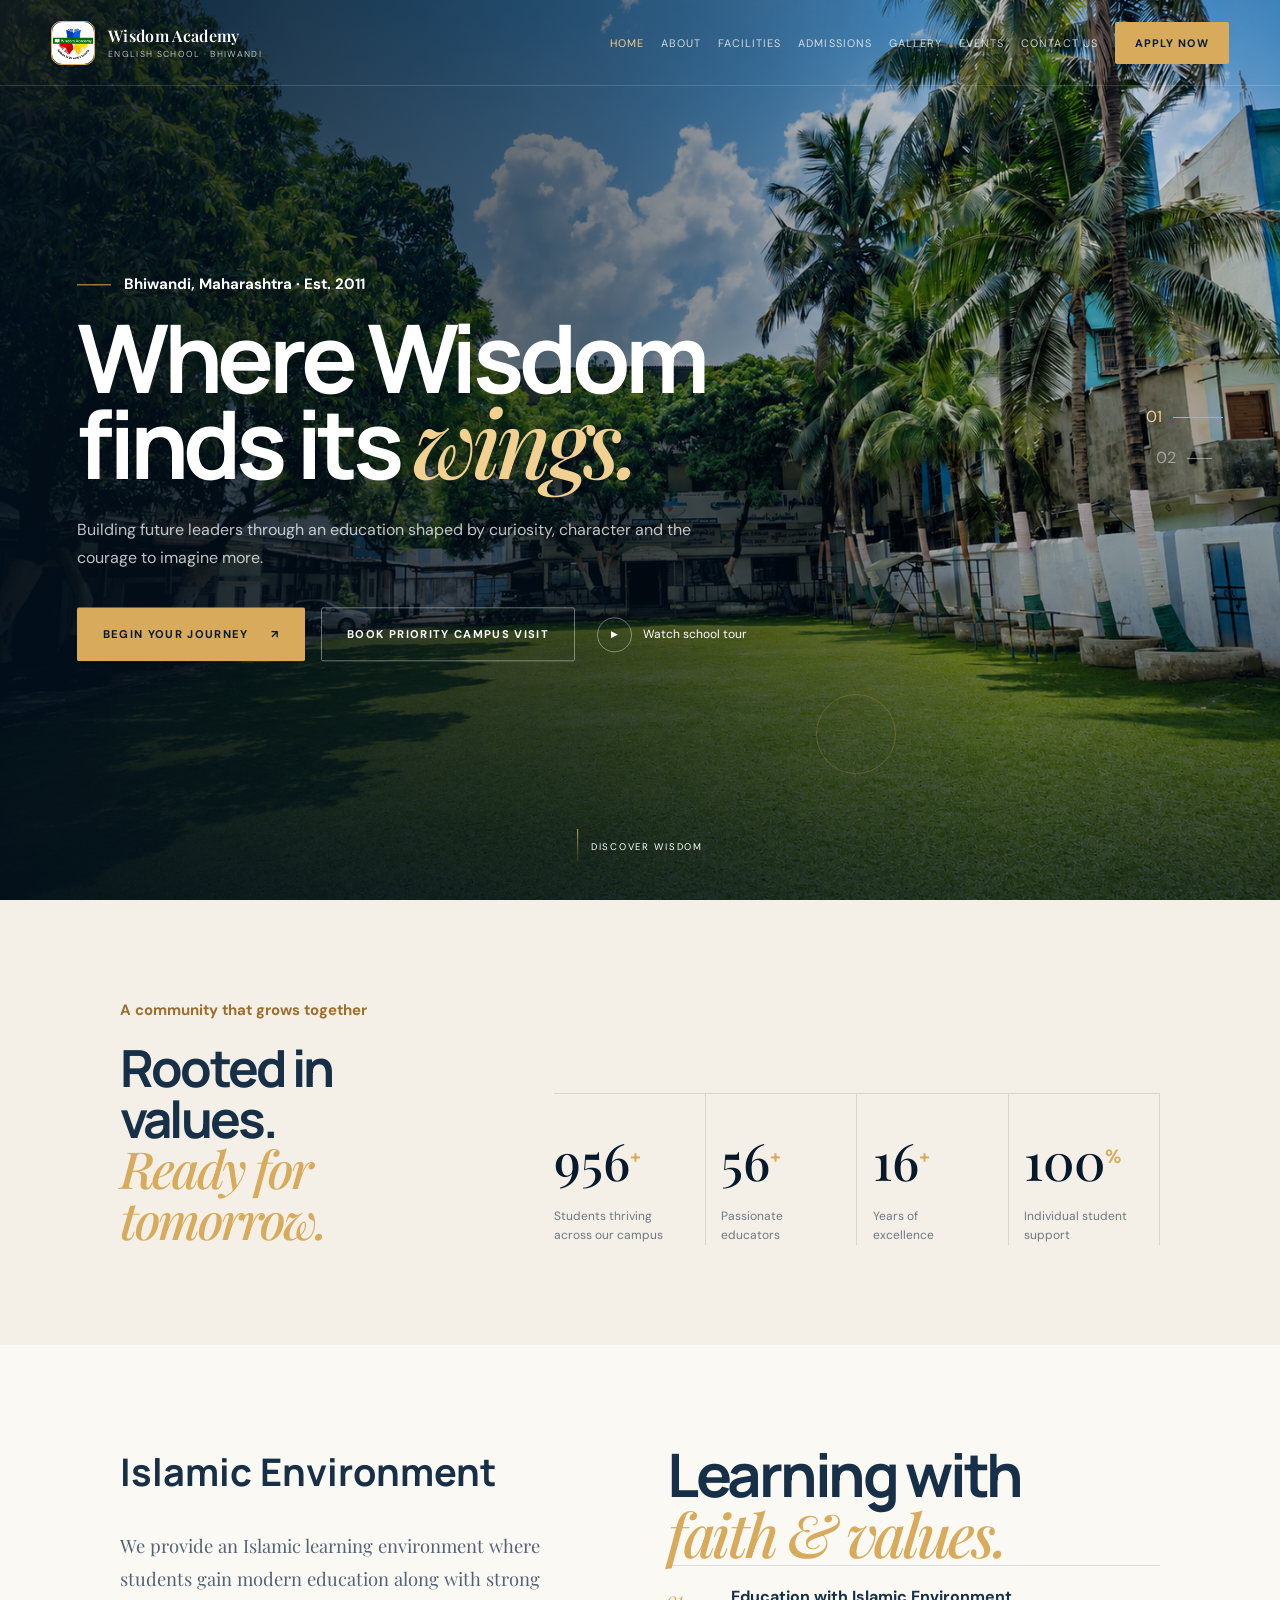
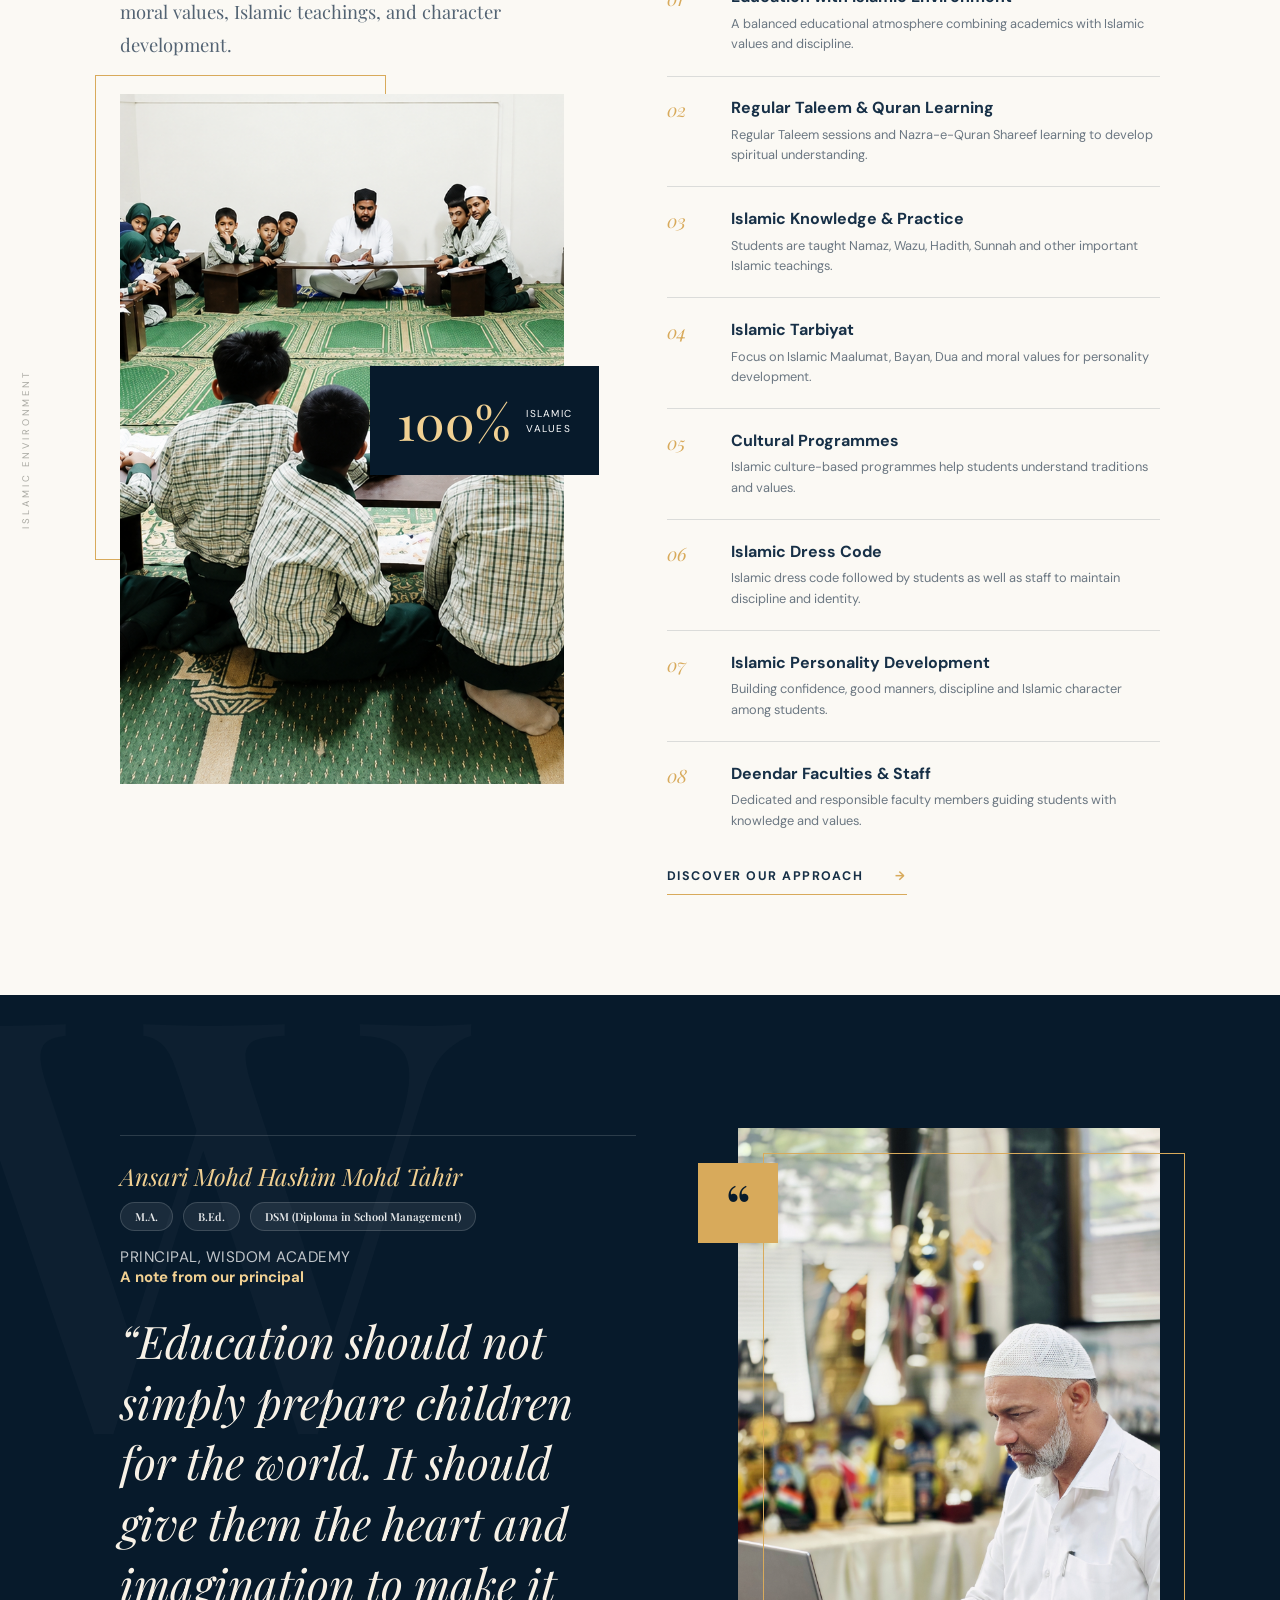
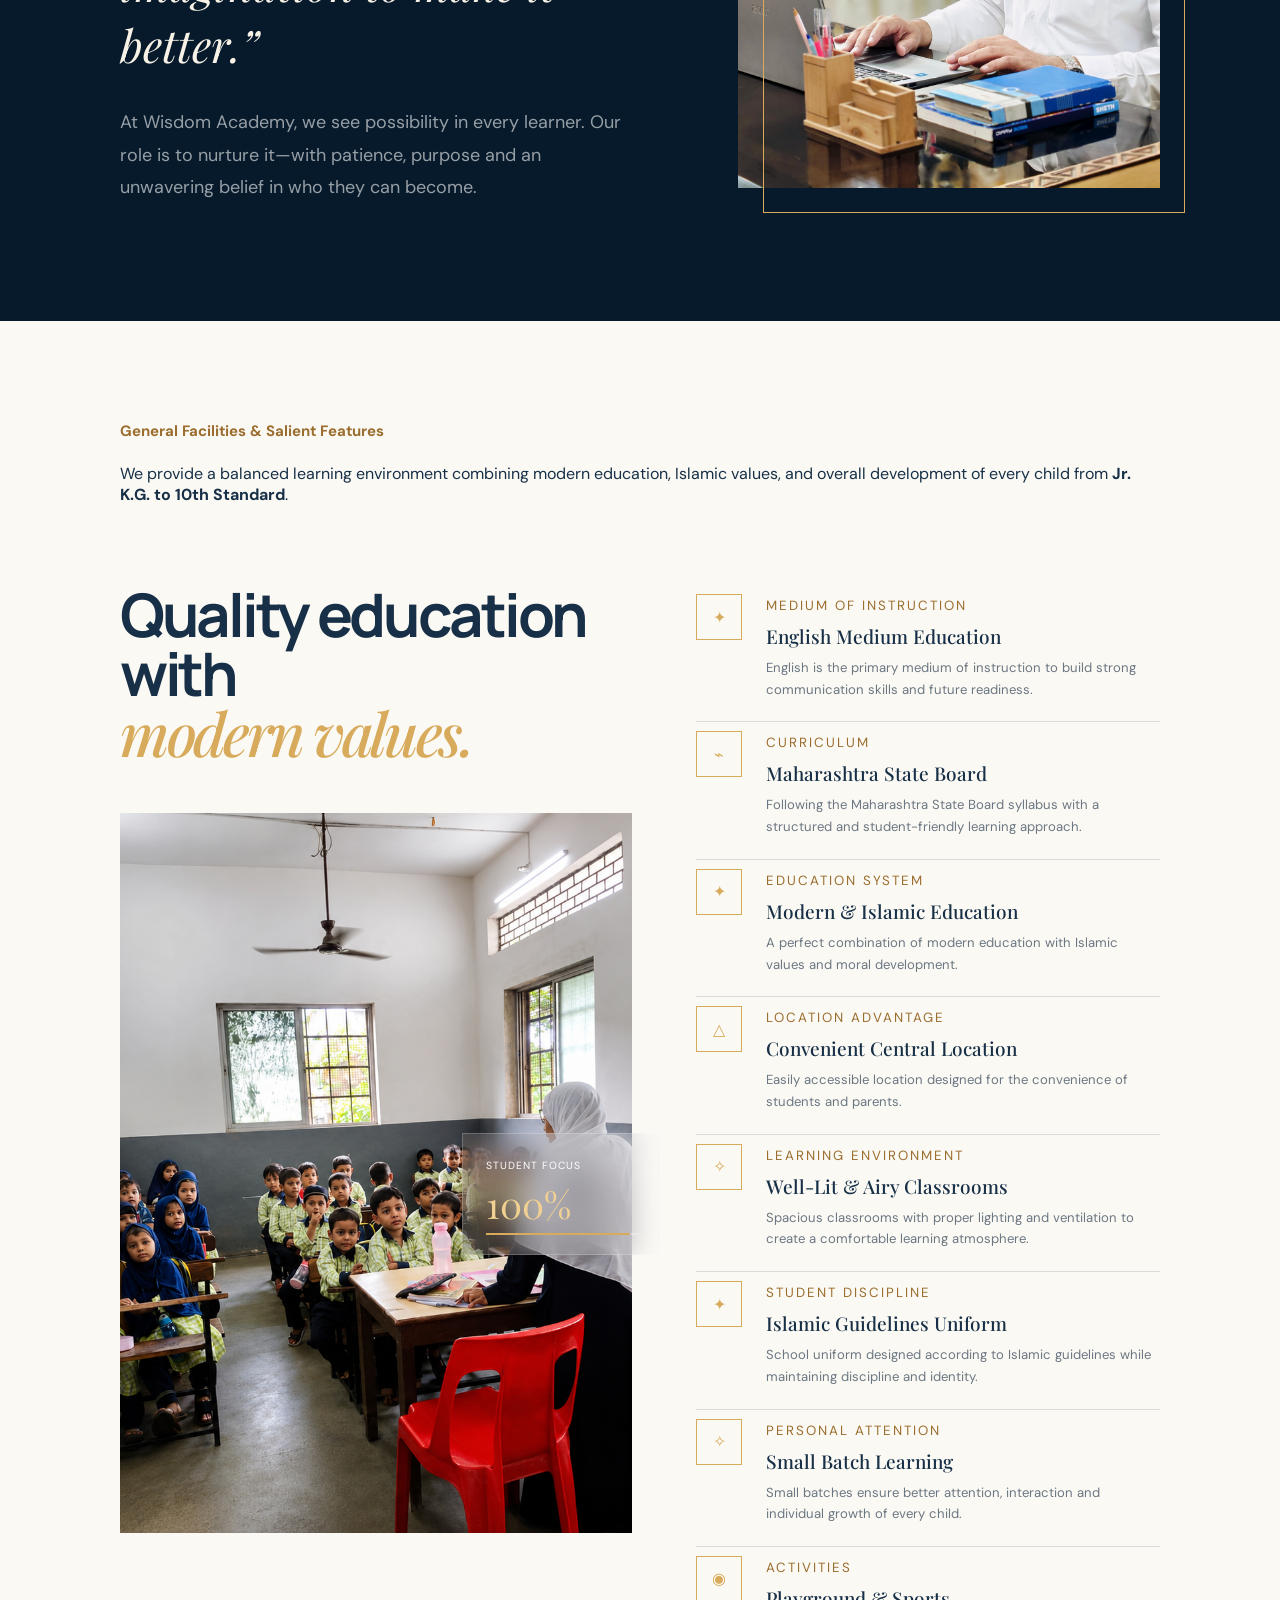
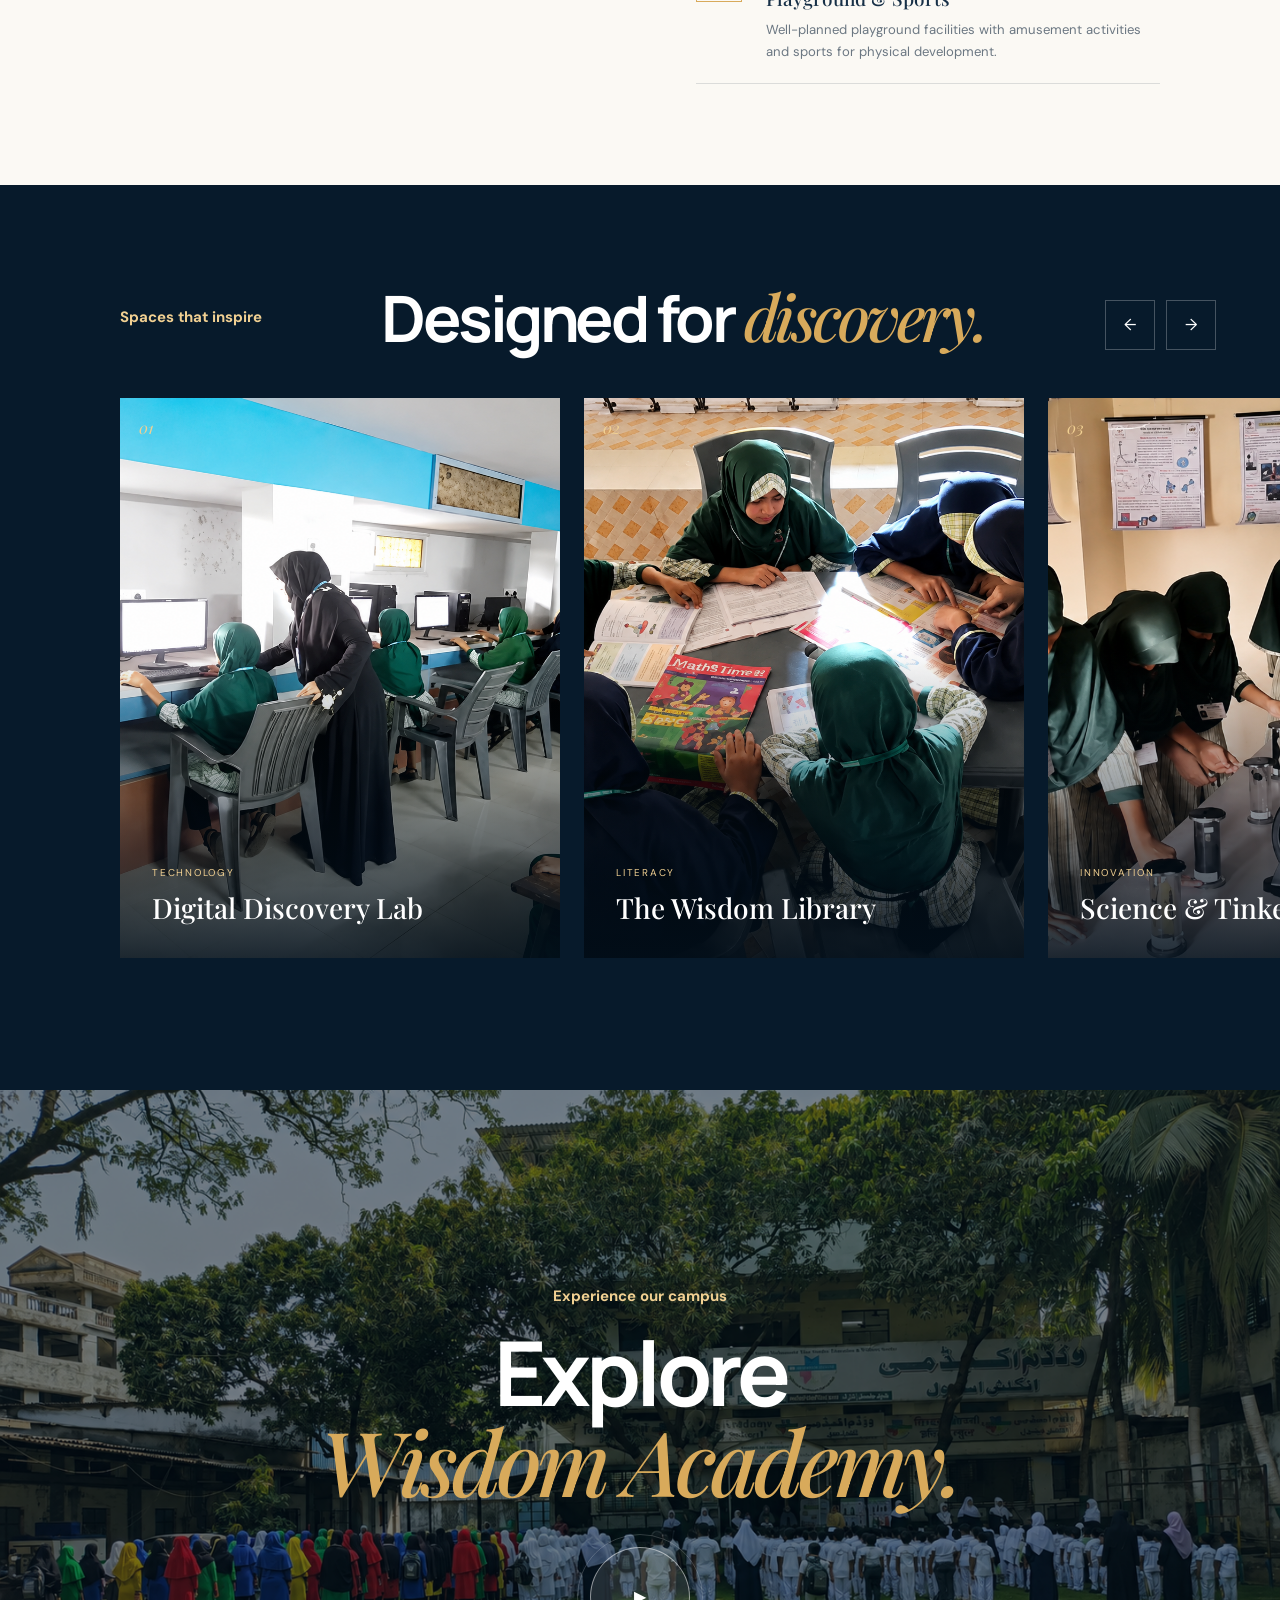
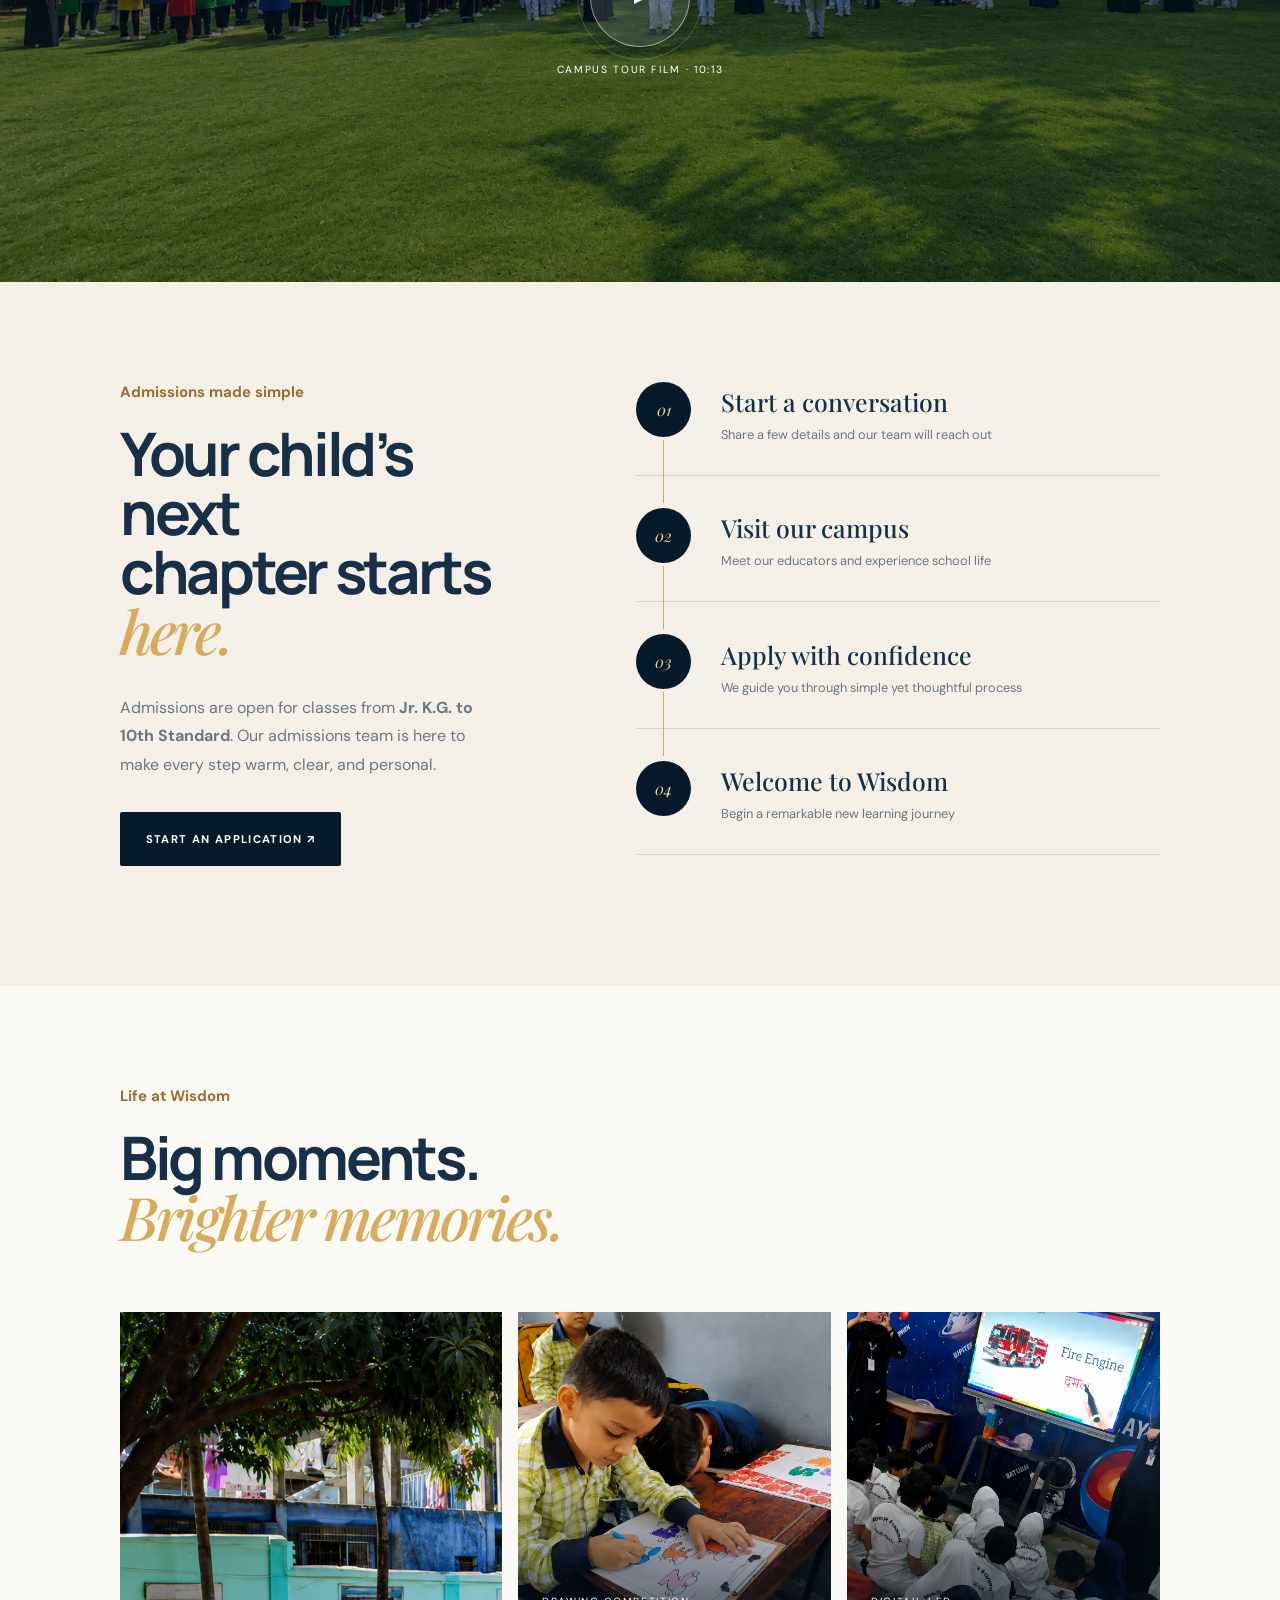
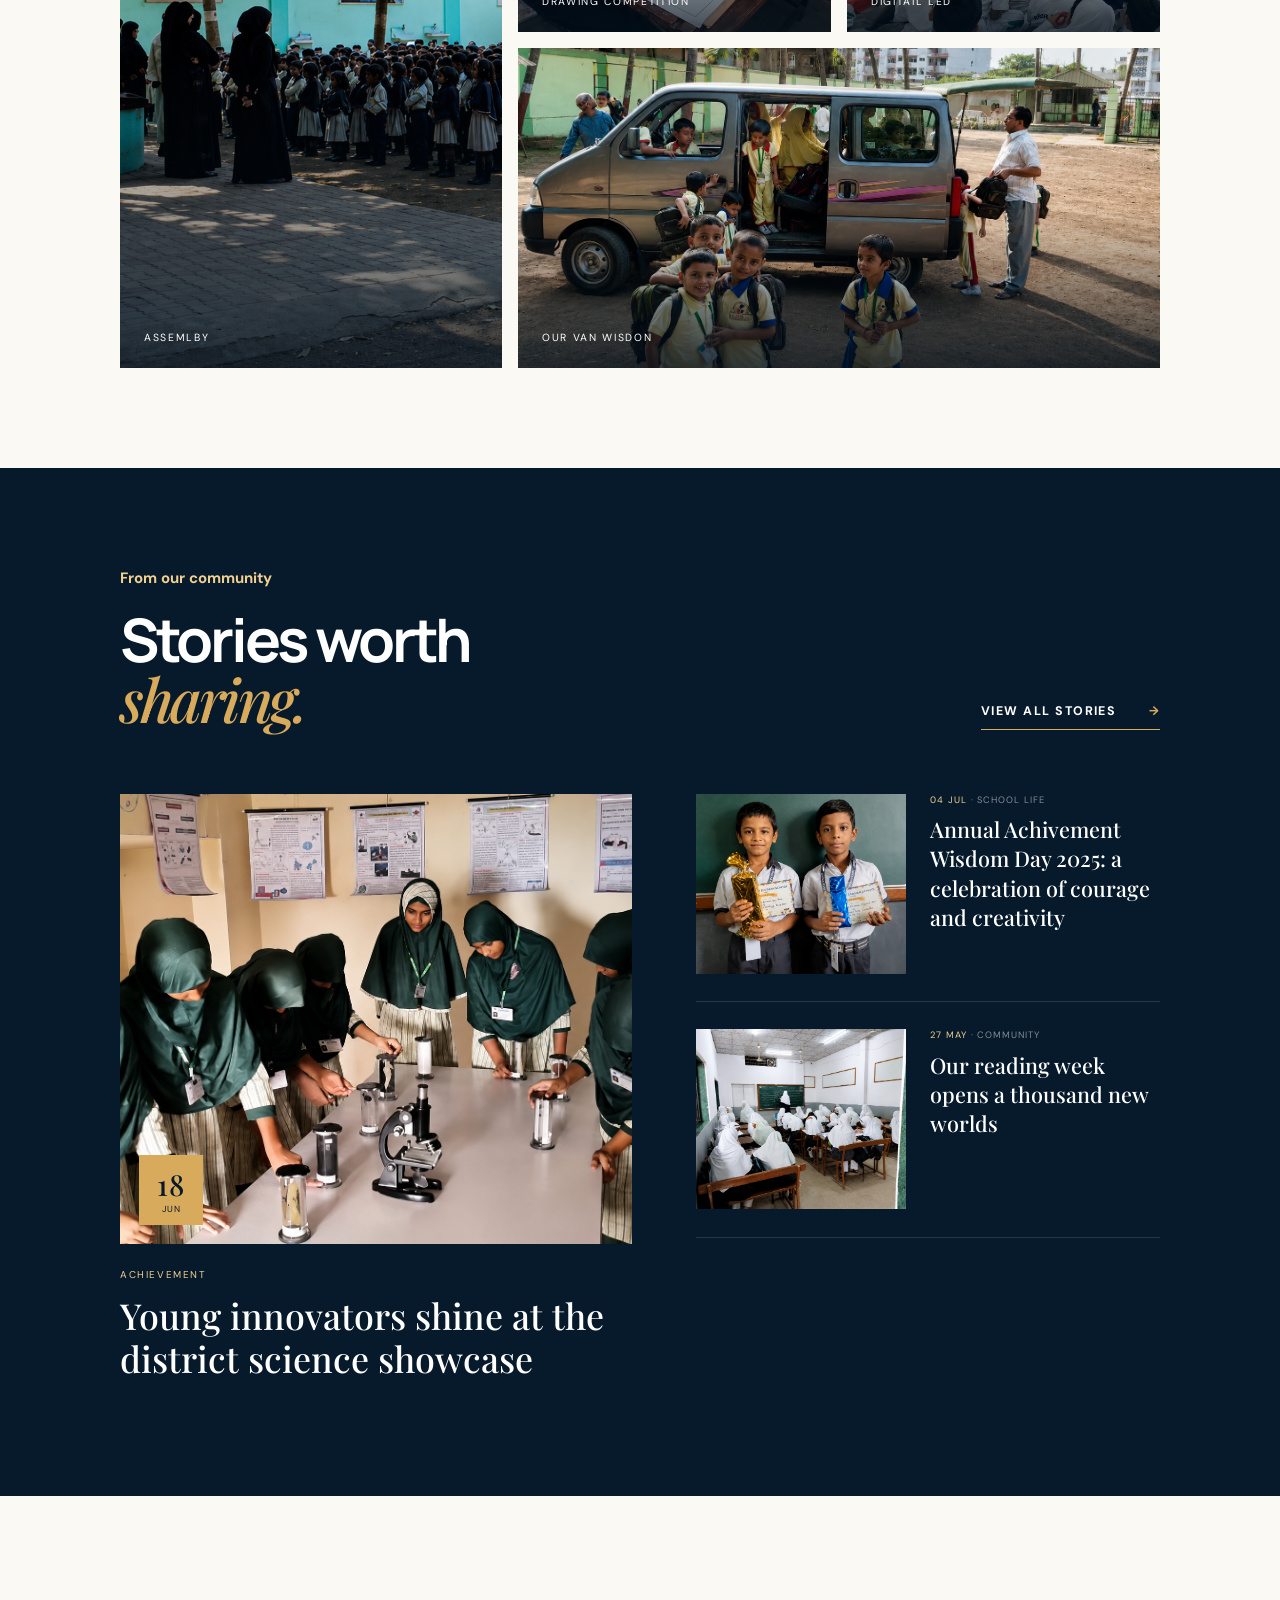
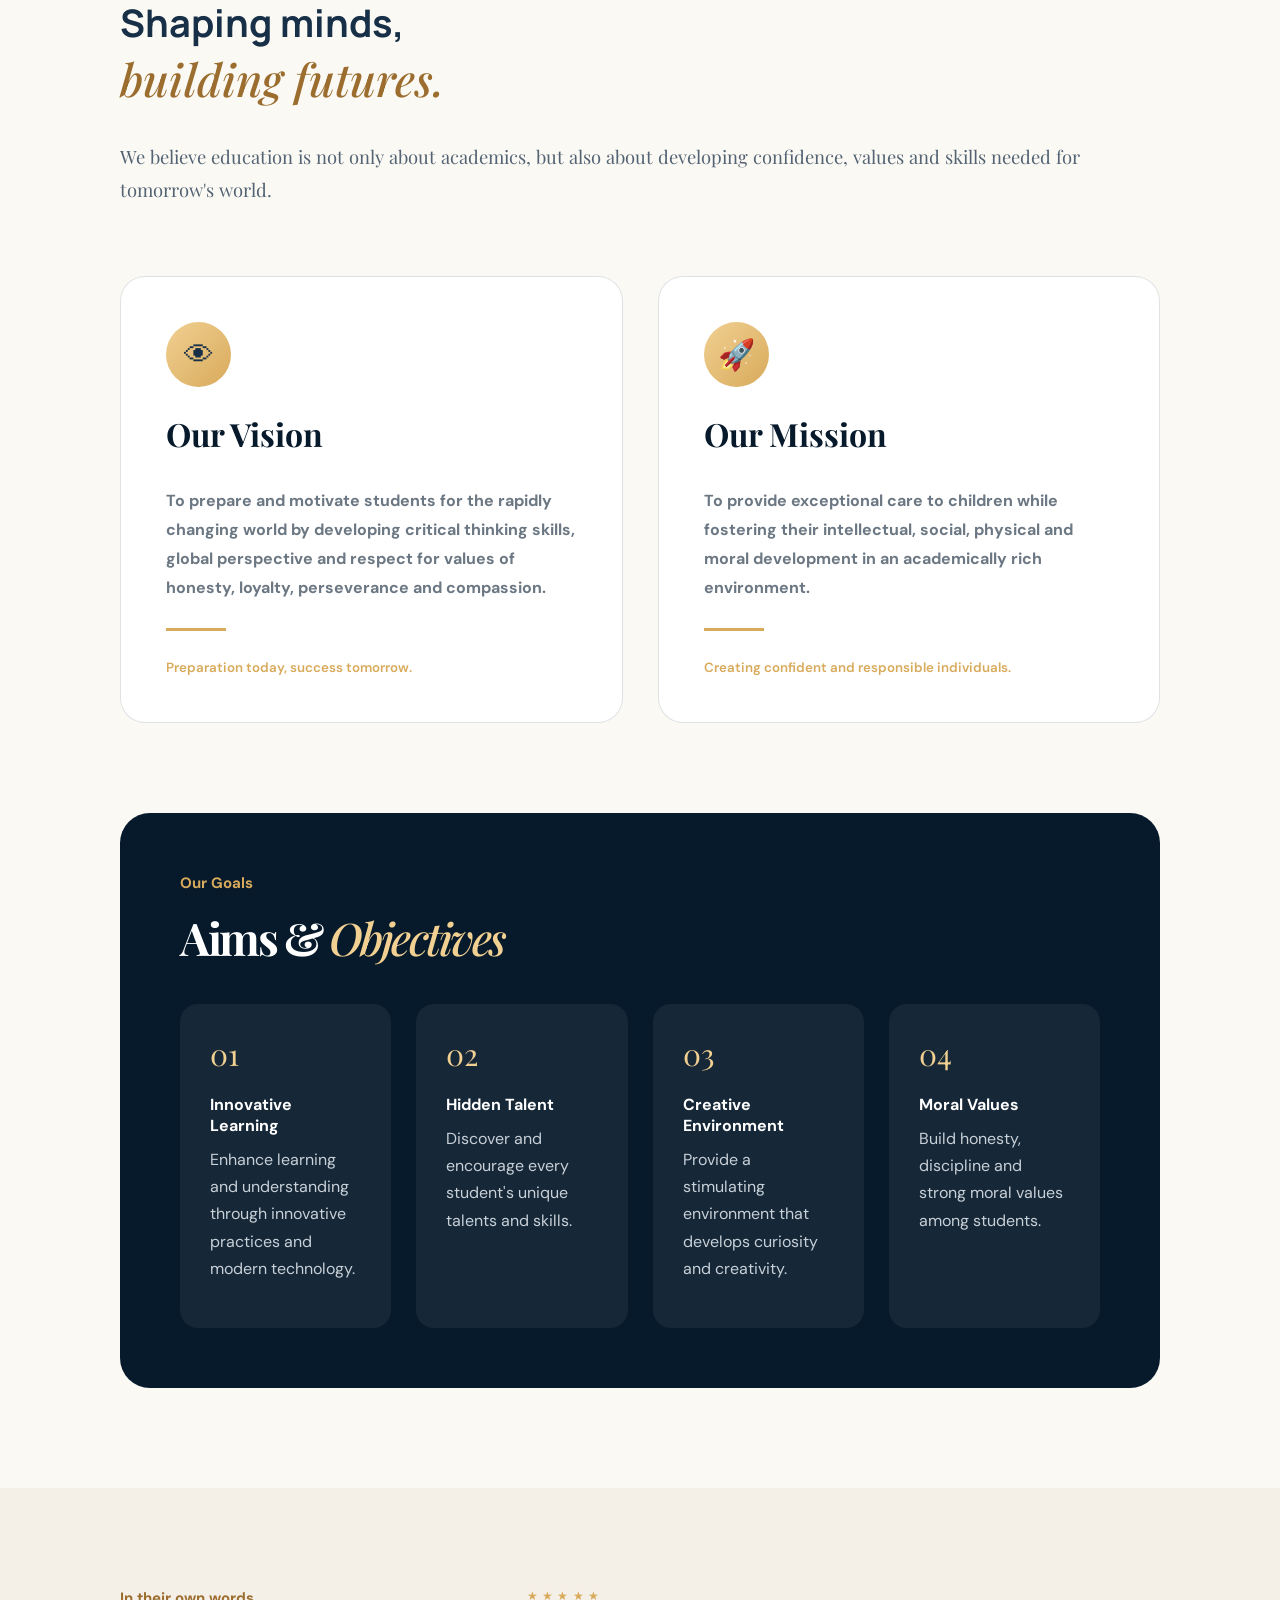
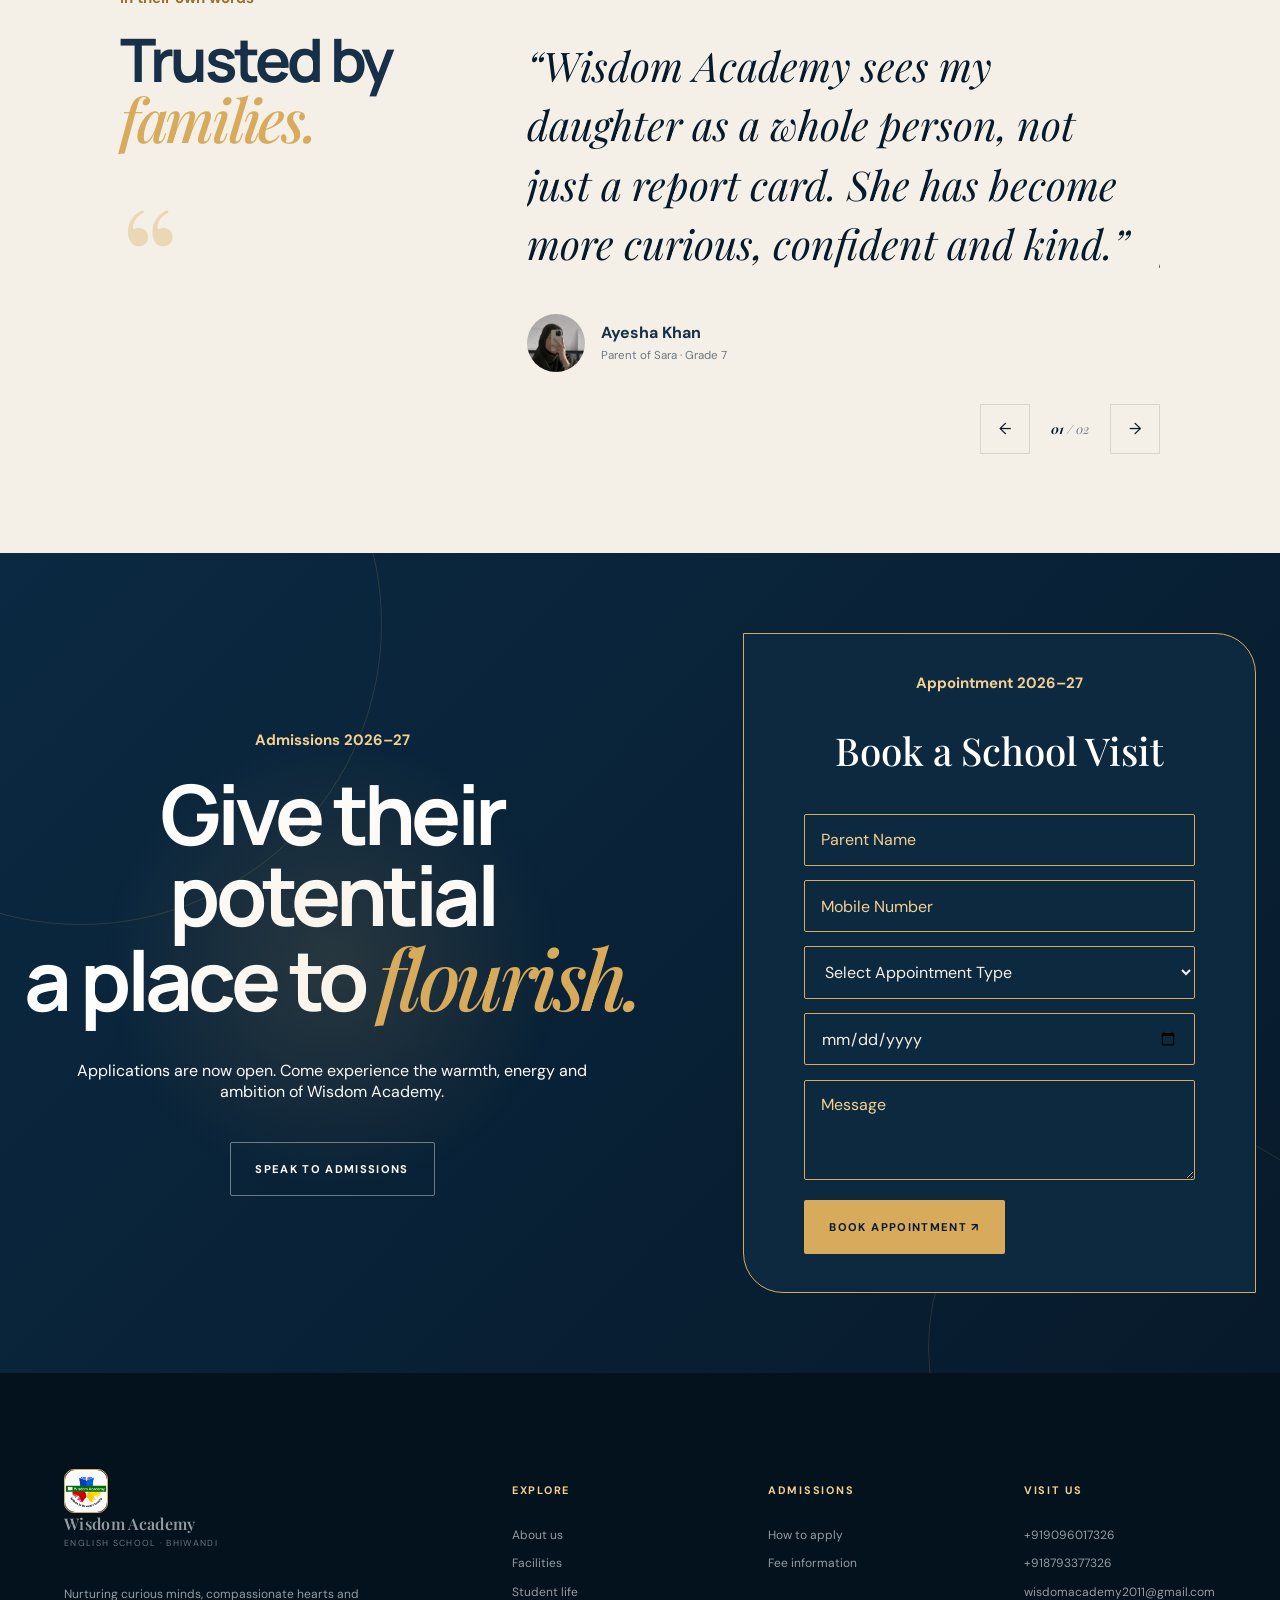
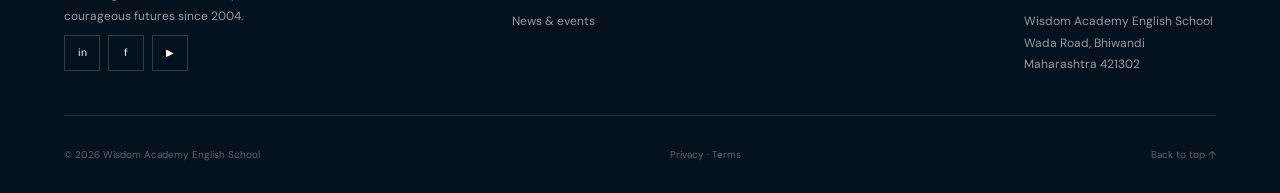
==== index.html @ a0bdb1b2 "Alt name for SEO" ====
<!doctype html>
<html lang="en">

<head>
  <meta charset="UTF-8">
  <meta name="viewport" content="width=device-width, initial-scale=1.0">
  <meta name="theme-color" content="#071a2b">
  <meta name="description"
    content="Wisdom Academy English School — an ambitious learning community in Bhiwandi, Maharashtra.">
  <title>Wisdom Academy English School | Bhiwandi</title>
  <link rel="preconnect" href="https://fonts.googleapis.com">
  <link rel="preconnect" href="https://fonts.gstatic.com" crossorigin>
  <link
    href="https://fonts.googleapis.com/css2?family=DM+Sans:wght@400;500;600;700&family=Manrope:wght@400;500;600;700&family=Playfair+Display:ital,wght@0,600;1,500&display=swap"
    rel="stylesheet">
  <link rel="stylesheet" href="styles.css">
</head>

<body>
  <div class="cursor-glow" aria-hidden="true"></div>

  <header class="site-header" id="header">
    <a class="brand" href="#home" aria-label="Wisdom Academy home">
      <span class="brand-mark"><img src="assets/school-logo.jpeg" alt="School-Logo"></span>
      <span><strong>Wisdom Academy</strong><small>English School · Bhiwandi</small></span>
    </a>
    <button class="menu-toggle" aria-label="Open menu" aria-expanded="false"><span></span><span></span></button>
    <nav class="nav" aria-label="Main navigation">
      <a class="active" href="#home">Home</a>
      <a href="#about">About</a>
      <a href="#General-Facilities">Facilities</a>
      <a href="#admissions">Admissions</a>
      <!-- <a href="#facilities">Facilities Old</a> -->
      <a href="gallery.html">Gallery</a>
      <a href="#events">Events</a>
      <a href="#contact">Contact us</a>
      <!-- <a class="nav-portal" href="#">Parent Portal ↗</a> -->
      <a class="button button-gold nav-apply admissions-apply" href="#admissions">Apply Now</a>
    </nav>
  </header>


  <!-- Under Construction Popup -->

  <div class="popup-overlay" id="popupOverlay">

    <div class="popup-card">

      <button class="popup-close" id="popupClose" aria-label="Close">
        &times;
      </button>

      <div class="popup-icon">
        🚧
      </div>
      <h1>Notice</h1>

      <h2>Exciting Things Are Coming!</h2>

      <p>
        Wisdom Academy is putting the required finishing touches to the new
        <strong>Wisdom Academy</strong> website to provide a better experience.
      </p>

      <p class="popup-small">
        Thank you for your patience. Launching Soon.
      </p>

    </div>

  </div>

  <main>
    <section class="hero" id="home">
      <div class="hero-slide active" style="background-image:url('assets/wis-playground\ after\ img.png')"></div>
      <div class="hero-slide hero-slide-alt" style="background-image:url('assets/paly-ground-after.png')"></div>
      <!-- <div class="hero-orb orb-one"><img src="assets/school-logo.jpeg" alt=""></div> -->
      <div class="hero-orb orb-two"></div>
      <div class="hero-content">
        <p class="eyebrow hero-eyebrow"><span></span> Bhiwandi, Maharashtra · Est. 2011</p>
        <h1>Where Wisdom<br>finds its <em>wings.</em></h1>
        <p class="hero-copy">Building future leaders through an education shaped by curiosity, character and the courage
          to imagine more.</p>
        <div class="hero-actions">
          <a class="button button-gold ripple" href="#admissions">Begin your journey <b>↗</b></a>
          <a class="button button-ghost" href="#contact">Book Priority campus visit</a>
          <button class="watch-link open-video"><span class="mini-play"> ▶</span> Watch school tour</button>
        </div>
      </div>
      <!-- <div class="hero-note glass">
        <div class="avatar-stack"><span></span><span></span><span></span></div>
        <p><strong>Admissions open</strong><br>for the 2026–27 academic year</p>
      </div> -->
      <div class="hero-pagination" aria-label="Hero slides">
        <button class="active" data-slide="0"><span>01</span></button>
        <button data-slide="1"><span>02</span></button>
      </div>
      <a class="scroll-cue" href="#trust"><span></span> Discover Wisdom</a>
    </section>

    <section class="trust section-pad" id="trust">
      <div class="trust-intro reveal">
        <p class="eyebrow dark">A community that grows together</p>
        <h2>Rooted in values.<br><em>Ready for tomorrow.</em></h2>
      </div>
      <div class="stats">
        <div class="stat reveal"><strong><span data-count="956">0</span><sup>+</sup></strong>
          <p>Students thriving<br>across our campus</p>
        </div>
        <div class="stat reveal"><strong><span data-count="56">0</span><sup>+</sup></strong>
          <p>Passionate<br>educators</p>
        </div>
        <div class="stat reveal"><strong><span data-count="16">0</span><sup>+</sup></strong>
          <p>Years of<br>excellence</p>
        </div>
        <div class="stat reveal"><strong><span data-count="100">0</span><sup>%</sup></strong>
          <p>Individual student<br>support</p>
        </div>
      </div>
    </section>

    <section class="about section-pad" id="about">

      <div class="section-tag vertical">Islamic Environment</div>

      <div class="about-image reveal-left">
        <div class="about-section">
          <p class="eyebrow">Islamic Environment</p>

          <p class="lead">
            We provide an Islamic learning environment where students gain modern
            education along with strong moral values, Islamic teachings, and
            character development.
          </p>
        </div>

        <img src="assets/Islamic Environment.png" alt="Students learning in Islamic environment">

        <div class="image-badge">
          <strong>100%</strong>
          <span>Islamic<br>Values</span>
        </div>
      </div>


      <div class="about-copy reveal-right">

        <div class="feature-list">
          <h2>
            Learning with<br>
            <em>faith & values.</em>
          </h2>

          <article>
            <span>01</span>
            <div>
              <h3>Education with Islamic Environment</h3>
              <p>
                A balanced educational atmosphere combining academics with
                Islamic values and discipline.
              </p>
            </div>
          </article>


          <article>
            <span>02</span>
            <div>
              <h3>Regular Taleem & Quran Learning</h3>
              <p>
                Regular Taleem sessions and Nazra-e-Quran Shareef learning
                to develop spiritual understanding.
              </p>
            </div>
          </article>


          <article>
            <span>03</span>
            <div>
              <h3>Islamic Knowledge & Practice</h3>
              <p>
                Students are taught Namaz, Wazu, Hadith, Sunnah and other
                important Islamic teachings.
              </p>
            </div>
          </article>


          <article>
            <span>04</span>
            <div>
              <h3>Islamic Tarbiyat</h3>
              <p>
                Focus on Islamic Maalumat, Bayan, Dua and moral values
                for personality development.
              </p>
            </div>
          </article>


          <article>
            <span>05</span>
            <div>
              <h3>Cultural Programmes</h3>
              <p>
                Islamic culture-based programmes help students understand
                traditions and values.
              </p>
            </div>
          </article>


          <article>
            <span>06</span>
            <div>
              <h3>Islamic Dress Code</h3>
              <p>
                Islamic dress code followed by students as well as staff
                to maintain discipline and identity.
              </p>
            </div>
          </article>


          <article>
            <span>07</span>
            <div>
              <h3>Islamic Personality Development</h3>
              <p>
                Building confidence, good manners, discipline and Islamic
                character among students.
              </p>
            </div>
          </article>


          <article>
            <span>08</span>
            <div>
              <h3>Deendar Faculties & Staff</h3>
              <p>
                Dedicated and responsible faculty members guiding students
                with knowledge and values.
              </p>
            </div>
          </article>


        </div>


        <a class="text-link" href="#">
          Discover our approach <span>→</span>
        </a>

      </div>

    </section>

    <section class="principal section-pad">
      <div class="principal-copy reveal-left">
        <div class="signature">
          <span>Ansari Mohd Hashim Mohd Tahir</span>

          <div class="qualification">
            <span>M.A.</span>
            <span>B.Ed.</span>
            <span>DSM (Diploma in School Management)</span>
          </div>

          <small>Principal, Wisdom Academy</small>
        </div>

        <p class="eyebrow light">A note from our principal</p>
        <blockquote>“Education should not simply prepare children for the world. It should give them the heart and
          imagination to make it better.”</blockquote>
        <p>At Wisdom Academy, we see possibility in every learner. Our role is to nurture it—with patience, purpose and
          an unwavering belief in who they can become.</p>
      </div>
      <div class="principal-image reveal-right">
        <img src="assets/Principal-Photo.jpeg" alt="Principal of Wisdom Academy">
        <span class="quote-mark">“</span>
      </div>
    </section>

    <section class="academics section-pad" id="General-Facilities">
      <header class="section-head reveal">
        <div>
          <p class="eyebrow dark">General Facilities & Salient Features</p>
          <p>
            We provide a balanced learning environment combining modern education,
            Islamic values, and overall development of every child from <strong>Jr. K.G. to 10th Standard</strong>.
          </p>
        </div>
      </header>

      <div class="academic-grid">

        <div class="academic-visual reveal-left">
          <h2>Quality education with<br><em>modern values.</em></h2>

          <img class="classroom-facilities" src="assets/Classroom-after.png" alt="School classroom facilities">

          <div class="floating-score glass">
            <span>Student Focus</span>
            <strong>100%</strong>
            <div><i></i></div>
          </div>
        </div>


        <div class="academic-cards reveal-right">

          <article class="article-General">
            <span class="line-icon">✦</span>
            <small>Medium of Instruction</small>
            <h3>English Medium Education</h3>
            <p>
              English is the primary medium of instruction to build strong
              communication skills and future readiness.
            </p>
          </article>


          <article class="article-General">
            <span class="line-icon">⌁</span>
            <small>Curriculum</small>
            <h3>Maharashtra State Board</h3>
            <p>
              Following the Maharashtra State Board syllabus with a structured
              and student-friendly learning approach.
            </p>
          </article>


          <article class="article-General">
            <span class="line-icon">✦</span>
            <small>Education System</small>
            <h3>Modern & Islamic Education</h3>
            <p>
              A perfect combination of modern education with Islamic values
              and moral development.
            </p>
          </article>


          <article class="article-General">
            <span class="line-icon">△</span>
            <small>Location Advantage</small>
            <h3>Convenient Central Location</h3>
            <p>
              Easily accessible location designed for the convenience of
              students and parents.
            </p>
          </article>


          <article class="article-General">
            <span class="line-icon">✧</span>
            <small>Learning Environment</small>
            <h3>Well-Lit & Airy Classrooms</h3>
            <p>
              Spacious classrooms with proper lighting and ventilation to
              create a comfortable learning atmosphere.
            </p>
          </article>


          <article class="article-General">
            <span class="line-icon">✦</span>
            <small>Student Discipline</small>
            <h3>Islamic Guidelines Uniform</h3>
            <p>
              School uniform designed according to Islamic guidelines while
              maintaining discipline and identity.
            </p>
          </article>


          <article class="article-General">
            <span class="line-icon">✧</span>
            <small>Personal Attention</small>
            <h3>Small Batch Learning</h3>
            <p>
              Small batches ensure better attention, interaction and individual
              growth of every child.
            </p>
          </article>


          <article class="article-General">
            <span class="line-icon">◉</span>
            <small>Activities</small>
            <h3>Playground & Sports</h3>
            <p>
              Well-planned playground facilities with amusement activities and
              sports for physical development.
            </p>
          </article>


        </div>

      </div>
    </section>

    <section class="facilities section-pad" id="facilities">
      <div class="facility-head reveal">
        <p class="eyebrow light">Spaces that inspire</p>
        <h2>Designed for <em>discovery.</em></h2>
        <div class="rail-controls"><button class="rail-prev" aria-label="Previous">←</button><button class="rail-next"
            aria-label="Next">→</button></div>
      </div>
      <div class="facility-rail">
        <article class="facility-card"><img src="assets/Computer-lab-after.png"
            alt="Computer laboratory"><span>01</span>
          <div>
            <p>Technology</p>
            <h3>Digital Discovery Lab</h3>
          </div>
        </article>
        <article class="facility-card"><img src="assets/Wisdom Library.png" alt="School library"><span>02</span>
          <div>
            <p>Literacy</p>
            <h3>The Wisdom Library</h3>
          </div>
        </article>
        <article class="facility-card"><img src="assets/Science-Lab-after.png" alt="Science laboratory"><span>03</span>
          <div>
            <p>Innovation</p>
            <h3>Science & Tinkering Lab</h3>
          </div>
        </article>
        <article class="facility-card"><img src="assets/Play Area.png" alt="School sports ground"><span>04</span>
          <div>
            <p>Wellbeing</p>
            <h3>Multi-Sport Arena</h3>
          </div>
        </article>

        <article class="facility-card"><img src="assets/A1 Canteen.png" alt="School Canteen for Children"><span>04</span>
          <div>
            <p>A1 Canteen</p>
            <h3>Lunch Area</h3>
          </div>
        </article>
      </div>
    </section>

    <!-- <section class="tour" id="tour">
      <img src="assets/Ground Part.png" alt="Wisdom Academy campus and playing field">
      <div class="tour-overlay"></div>
      <div class="tour-copy reveal">
        <p class="eyebrow light">See it. Feel it. Belong.</p>
        <h2>Step inside<br><em>Wisdom Academy.</em></h2><button class="play-button open-video"
          aria-label="Play campus tour"><span>▶</span></button>
        <p class="duration">Campus film · 02:18</p>
      </div>
    </section> -->

    <section class="tour" id="campus-film">
      <img src="assets/Ground Part.png" alt="Wisdom Academy campus and playing field">

      <div class="tour-overlay"></div>

      <div class="tour-copy reveal">
        <p class="eyebrow light">Experience our campus</p>

        <h2>
          Explore<br>
          <em>Wisdom Academy.</em>
        </h2>

        <button class="play-button open-video" aria-label="Play campus video">
          <span>▶</span>
        </button>

        <p class="duration">Campus Tour Film · 10:13</p>
      </div>
    </section>

    <section class="admissions section-pad" id="admissions">
      <div class="admission-copy reveal-left">
        <p class="eyebrow dark">Admissions made simple</p>
        <h2>Your child’s next<br>chapter starts <em>here.</em></h2>
        <p>
          Admissions are open for classes from <strong>Jr. K.G. to 10th Standard</strong>.
          Our admissions team is here to make every step warm, clear, and personal.
        </p>
        <a class="button button-ink ripple" href="#contact">Start an application ↗</a>
      </div>
      <ol class="admission-steps reveal-right">
        <li><span>01</span>
          <div>
            <h3>Start a conversation</h3>
            <p>Share a few details and our team will reach out</p>
          </div>
        </li>
        <li><span>02</span>
          <div>
            <h3>Visit our campus</h3>
            <p>Meet our educators and experience school life</p>
          </div>
        </li>
        <li><span>03</span>
          <div>
            <h3>Apply with confidence</h3>
            <p>We guide you through simple yet thoughtful process</p>
          </div>
        </li>
        <li><span>04</span>
          <div>
            <h3>Welcome to Wisdom</h3>
            <p>Begin a remarkable new learning journey</p>
          </div>
        </li>
      </ol>
    </section>

    <section class="student-life section-pad" id="gallery">
      <header class="section-head reveal">
        <div>
          <p class="eyebrow dark">Life at Wisdom</p>
          <h2>Big moments.<br><em>Brighter memories.</em></h2>
        </div>
        <!-- <a class="text-link" href="#">Explore student life <span>→</span></a> -->
      </header>
      <div class="magazine-grid">
        <button class="gallery-item tall reveal Assemlby" data-caption="The joy of team spirit">
          <img src="assets/Assemlby.png" alt="Students enjoying sports">
          <span>Assemlby</span>
        </button>

        <button class="gallery-item reveal" data-caption="Learning comes alive">
          <img src="assets/Drawing Competition.png" alt="Drawing Competition">
          <span>Drawing Competition</span>
        </button>

        <button class="gallery-item reveal" data-caption="A stage for every voice">
          <img src="assets/Digitail TV.png" alt="Digitail LED">
          <span>Digitail LED</span>
        </button>

        <button class="gallery-item wide reveal Van-Wisdon" data-caption="Friendships that shape us">
          <img src="assets/Van Wisdon.png" alt="Our Van Wisdon">
          <span>Our Van Wisdon</span>
        </button>
      </div>
    </section>

    <section class="events section-pad" id="events">
      <header class="section-head reveal">
        <div>
          <p class="eyebrow light">From our community</p>
          <h2>Stories worth<br><em>sharing.</em></h2>
        </div><a class="text-link light-link" href="#">View all stories <span>→</span></a>
      </header>
      <div class="event-grid">
        <article class="featured-event reveal-left">
          <div class="event-image">
            <img src="assets/Science-Lab-after.png" alt="Student achievement celebration">
            <span class="date-badge"><b>18</b> JUN</span>
          </div>

          <p class="category">Achievement</p>
          <h3>Young innovators shine at the district science showcase</h3>
          <!-- <a href="#">Read the story →</a> -->
        </article>
        <div class="small-events reveal-right">
          <article><img src="assets/Achivement Wisdom.png" alt="Annual day celebration">
            <div>
              <p><span>04 JUL</span> · School life</p>
              <h3>Annual Achivement Wisdom Day 2025: a celebration of courage and creativity</h3>
              <!-- <a href="#">Read more →</a> -->
            </div>
          </article>
          <article><img src="assets/Classroom.png" alt="Reading programme">
            <div>
              <p><span>27 MAY</span> · Community</p>
              <h3>Our reading week opens a thousand new worlds</h3>
              <!-- <a href="#">Read more →</a> -->
            </div>
          </article>
        </div>
      </div>
    </section>

    <section class="vision-section section-pad">

      <!-- <div class="vision-header reveal">
        <p class="eyebrow">Our Philosophy</p>
      </div> -->

      <div class="about-section">
        <p class="eyebrow"> Shaping minds,
          <br>
          <em>building futures.</em>
        </p>

        <p class="lead">
          We believe education is not only about academics,
          but also about developing confidence, values and
          skills needed for tomorrow's world.
        </p>
      </div>


      <div class="vision-grid">


        <!-- Vision -->

        <article class="vision-card">

          <div class="vision-icon">
            👁
          </div>

          <h3>Our Vision</h3>

          <b>
            <p>
              To prepare and motivate students for the rapidly
              changing world by developing critical thinking skills,
              global perspective and respect for values of honesty,
              loyalty, perseverance and compassion.
            </p>
          </b>

          <span class="card-line"></span>

          <b><small>
              Preparation today, success tomorrow.
            </small></b>

        </article>



        <!-- Mission -->


        <article class="vision-card">

          <div class="vision-icon">
            🚀
          </div>


          <h3>Our Mission</h3>


          <b>
            <p>
              To provide exceptional care to children while
              fostering their intellectual, social, physical
              and moral development in an academically rich
              environment.
            </p>
          </b>



          <span class="card-line"></span>


          <b><small>
              Creating confident and responsible individuals.
            </small></b>


        </article>


      </div>



      <!-- Objectives -->


      <div class="objective-box">


        <div class="objective-title">

          <p class="eyebrow eyebrow-Goals">
            Our Goals
          </p>

          <h2>
            Aims &
            <em>Objectives</em>
          </h2>

        </div>



        <div class="objective-grid">


          <div class="objective-item">
            <span>01</span>
            <h4>Innovative Learning</h4>
            <p>
              Enhance learning and understanding through
              innovative practices and modern technology.
            </p>
          </div>


          <div class="objective-item">
            <span>02</span>
            <h4>Hidden Talent</h4>
            <p>
              Discover and encourage every student's
              unique talents and skills.
            </p>
          </div>


          <div class="objective-item">
            <span>03</span>
            <h4>Creative Environment</h4>
            <p>
              Provide a stimulating environment that
              develops curiosity and creativity.
            </p>
          </div>


          <div class="objective-item">
            <span>04</span>
            <h4>Moral Values</h4>
            <p>
              Build honesty, discipline and strong
              moral values among students.
            </p>
          </div>


        </div>


      </div>


    </section>

    <section class="testimonials section-pad">
      <div class="testimonial-intro reveal-left">
        <p class="eyebrow dark">In their own words</p>
        <h2>Trusted by<br><em>families.</em></h2>
        <div class="quote-icon">“</div>
      </div>
      <div class="testimonial-wrap reveal-right">
        <div class="testimonial-track">
          <article>
            <div class="stars">★★★★★</div>
            <blockquote>“Wisdom Academy sees my daughter as a whole person, not just a report card. She has become more
              curious, confident and kind.”</blockquote>
            <div class="person"><img src="assets/Aisha Shaikh.png" alt="Parent Comment on Google">
              <div><strong>Ayesha Khan</strong><span>Parent of Sara · Grade 7</span></div>
            </div>
          </article>
          <article>
            <div class="stars">★★★★</div>
            <blockquote>“The teachers know exactly when to challenge and when to encourage. Our son genuinely looks
              forward to school every morning.”</blockquote>
            <div class="person"><img src="assets/rahman shaikh.png" alt="Parent Comment on Google">
              <div><strong>Rahman Shaikh</strong><span>Parent of Abdullah · Grade 5</span></div>
            </div>
          </article>
        </div>
        <div class="testimonial-controls"><button class="test-prev">←</button><span><b>01</b> / 02</span><button
            class="test-next">→</button></div>
      </div>
    </section>

    <section class="cta Addmission-Appointment" id="contact">
      <div class="col-md-6">
        <div class="cta-glow"></div>
        <p class="eyebrow light">Admissions 2026–27</p>
        <h2>Give their potential<br>a place to <em>flourish.</em></h2>

        <div class="Addmission-Para">
          <p>Applications are now open. Come experience the warmth, energy and ambition of Wisdom Academy.</p>
        </div>

        <div>
          <!-- <a class="button button-gold ripple" href="mailto:wisdomacademy2011@gmail.com">Apply for admission ↗</a> -->
          <!-- <a href="tel:+919175591651">919175591651</a> -->
          <a class="button button-ghost" href="tel:+919175591651">Speak to admissions</a>
        </div>
      </div>

      <div class="col-md-6">
        <div class="appointment-box">
          <p class="eyebrow light">Appointment 2026–27</p>
          <h3>Book a School Visit</h3>
          <form id="appointment-form">
            <input type="text" id="parentName" name="parentName" placeholder="Parent Name" required>

            <input type="tel" id="phone" name="phone" placeholder="Mobile Number" required>

            <select id="appointmentType" name="appointmentType" required>
              <option value="">Select Appointment Type</option>
              <option>Campus Visit</option>
              <option>Admission Enquiry</option>
              <option>Principal Meeting</option>
              <option>Fee Discussion</option>
              <option>Other</option>
            </select>

            <input type="date" id="date" name="date" required>

            <textarea id="message" name="message" placeholder="Message"></textarea>

            <button class="button button-gold ripple" type="submit">
              Book Appointment ↗
            </button>
          </form>
        </div>
      </div>

    </section>
  </main>

  <footer class="footer">
    <div class="footer-main">
      <div class="footer-brand"><a class="brand" href="#home"><span class="brand-mark"><img
              src="assets/school-logo.jpeg" alt="School-Logo"></span><span><strong>Wisdom Academy</strong><small>English
              School · Bhiwandi</small></span></a>
        <p>Nurturing curious minds, compassionate hearts and courageous futures since 2004.</p>
        <div class="socials">
          <a href="https://www.instagram.com/wisdomacademy2011?igsh=MW9xcmxlZXd0NWR6cw==">in</a>
          <a href="https://www.facebook.com/share/1HWMNgV1Hc/">f</a>
          <!-- <a href="#">ig</a> -->
          <a href="https://youtube.com/@wisdomacademy2011?si=fuDdpagfJ8m1K1Rk">▶</a>
        </div>
      </div>
      <div>
        <h4>Explore</h4>
        <a href="#about">About us</a>
        <!-- <a href="#academics">Academics</a> -->
        <a href="#facilities">Facilities</a>
        <a href="#gallery">Student life</a>
        <a href="#events">News & events</a>
      </div>

      <div>
        <h4>Admissions</h4>
        <a href="#admissions">How to apply</a>
        <!-- <a href="#tour">Book a tour</a> -->
        <a href="#">Fee information</a>
        <!-- <a href="#">FAQs</a> -->
        <!-- <a href="#">Parent portal</a> -->
      </div>
      <div>
        <h4>Visit us</h4>
        <a href="tel:+919096017326">+919096017326</a>
        <a href="tel:+918793377326">+918793377326</a>
        <a href="mailto:wisdomacademy2011@gmail.com">wisdomacademy2011@gmail.com</a>
        <p>Wisdom Academy English School<br>Wada Road, Bhiwandi<br>Maharashtra 421302</p>
      </div>
    </div>
    <div class="newsletter">
      <!-- <p><strong>Stay close to school life.</strong><span>Stories, updates and admissions news, thoughtfully
          delivered.</span>
      </p>

      <form><input type="email" placeholder="Your email address" aria-label="Email address"><button
          aria-label="Subscribe">→</button>
      </form> -->
    </div>
    <div class="footer-bottom"><span>© 2026 Wisdom Academy English School</span><span><a href="#">Privacy</a> · <a
          href="#">Terms</a></span><a href="#home">Back to top ↑</a></div>
  </footer>

  <!-- <div class="modal video-modal" aria-hidden="true"><button class="modal-close" aria-label="Close">×</button>
    <div class="video-frame">
      <div><span>▶</span>
        <p>Wisdom Academy Campus Film</p><small>Video preview placeholder</small>
      </div>
    </div>
  </div> -->


  <div class="modal video-modal" aria-hidden="true">

    <button class="modal-close" aria-label="Close">×</button>

    <div class="video-frame">
      <iframe width="420" height="345" src="https://www.youtube.com/embed/Cx87e97aYsU?autoplay=1&mute=1&start=45&rel=0">
      </iframe>

    </div>

  </div>

  <div class="modal lightbox" aria-hidden="true"><button class="modal-close" aria-label="Close">×</button>
    <figure><img src="" alt="">
      <figcaption></figcaption>
    </figure>
  </div>

  <script src="script.js"></script>
</body>

</html>
---- styles.css ----
:root {
    --ink: #071a2b;
    --ink2: #0d2940;
    --cream: #f5f0e7;
    --paper: #fbf9f4;
    --gold: #d8aa5b;
    --gold2: #f1d092;
    --text: #173047;
    --muted: #6b7782;
    --line: rgba(10, 32, 50, .13);
    --serif: "Playfair Display", serif;
    --sans: "DM Sans", sans-serif
}

* {
    box-sizing: border-box
}

html {
    scroll-behavior: smooth
}

body {
    margin: 0;
    color: var(--text);
    background: var(--paper);
    font-family: var(--sans);
    overflow-x: hidden
}

button,
input {
    font: inherit
}

button,
a {
    -webkit-tap-highlight-color: transparent
}

a {
    color: inherit;
    text-decoration: none
}

img {
    display: block;
    width: 100%;
    height: 100%;
    object-fit: cover
}

h1,
h2,
h3,
p {
    margin-top: 0
}

h1,
h2 {
    font-family: "Manrope", sans-serif;
    letter-spacing: -.055em
}

h2 {
    /* font-size: clamp(2.65rem, 5.2vw, 5.8rem); */
    font-size: 60px;
    line-height: .98;
    margin: 0
}

h1 em,
h2 em {
    font-family: var(--serif);
    font-weight: 500
}

em {
    color: var(--gold);
    font-weight: 500
}

.section-pad {
    /* padding: clamp(5.5rem, 10vw, 10rem) max(5vw, calc((100vw - 1400px)/2)) */
    padding: 100px 120px;
}

.Gallery-Wisdom {
    background: var(--ink);
}

.Gallery-Wisdom h2 {
    color: white;
}

.Addmission-Appointment {
    display: grid;
    grid-template-columns: minmax(0, .9fr) minmax(320px, .75fr);
    gap: clamp(3rem, 8vw, 10rem);
    align-items: center;
    place-content: center;
    text-align: left
}

.Addmission-Appointment .Addmission-Para p {
    margin: 40px;
}

.eyebrow {
    /* text-transform: uppercase; */
    font-size: 15px;
    font-weight: 700;
    color: var(--text);
    margin-bottom: 1.4rem
}

.eyebrow-Goals {
    color: var(--gold);
}

.eyebrow em {
    font-size: 45px;
    color: #9b6d2e;
    font-family: var(--serif);
    font-weight: 500;
}

.about-section .eyebrow {
    font-family: "Manrope", sans-serif;
    font-size: 38px;
}

.eyebrow.light {
    color: var(--gold2)
}

.eyebrow.dark {
    color: #9b6d2e
}

.button {
    min-height: 54px;
    display: inline-flex;
    align-items: center;
    justify-content: center;
    gap: 1.4rem;
    padding: 0 1.55rem;
    border-radius: 2px;
    text-transform: uppercase;
    letter-spacing: .12em;
    font-size: .7rem;
    font-weight: 700;
    transition: .3s;
    border: 1px solid transparent;
    cursor: pointer
}

.button-gold {
    background: var(--gold);
    color: var(--ink)
}

.admissions-apply:hover {
    background: var(--ink) !important;
    transform: translateY(-2px)
}

.button-gold:hover {
    background: var(--gold);
    transform: translateY(-2px)
}

.button-ghost {
    border-color: rgba(255, 255, 255, .4);
    color: #fff
}

.button-ghost:hover {
    background: #fff;
    color: var(--ink)
}

.button-ink {
    background: var(--ink);
    color: #fff
}

.text-link {
    font-weight: 700;
    font-size: .78rem;
    text-transform: uppercase;
    letter-spacing: .12em;
    border-bottom: 1px solid var(--gold);
    padding-bottom: .6rem;
    display: inline-flex;
    gap: 2rem
}

.text-link span {
    color: var(--gold)
}

.cursor-glow {
    position: fixed;
    width: 360px;
    height: 360px;
    border-radius: 50%;
    background: radial-gradient(circle, rgba(216, 170, 91, .08), transparent 67%);
    pointer-events: none;
    z-index: 2;
    transform: translate(-50%, -50%)
}

.site-header {
    height: 86px;
    display: flex;
    align-items: center;
    justify-content: space-between;
    padding: 0 clamp(1.2rem, 4vw, 4rem);
    position: fixed;
    z-index: 50;
    width: 100%;
    color: #fff;
    border-bottom: 1px solid rgba(255, 255, 255, .15);
    transition: .35s
}

.site-header.scrolled {
    height: 72px;
    background: rgba(7, 26, 43, .96);
    backdrop-filter: blur(18px);
    box-shadow: 0 8px 30px rgba(0, 0, 0, .14)
}

.brand {
    display: flex;
    align-items: center;
    gap: .8rem;
    white-space: nowrap;
}

.brand-mark {
    width: 44px;
    height: 44px;
    border: 1px solid var(--gold);
    display: grid;
    place-items: center;
    font: 600 1.6rem var(--serif);
    color: var(--gold);
    border-radius: 10px;
    /* transform: rotate(45deg) */
}

.brand-mark img {
    border-radius: 10px;
}

.brand-mark::first-letter {
    transform: rotate(-45deg)
}

.brand strong,
.brand small {
    display: block
}

.brand strong {
    font: 600 1rem var(--serif);
    letter-spacing: .02em
}

.brand small {
    font-size: .55rem;
    text-transform: uppercase;
    letter-spacing: .15em;
    opacity: .7;
    margin-top: .15rem
}

.nav {
    display: flex;
    align-items: center;
    gap: clamp(.8rem, 1.3vw, 1.5rem)
}

.nav>a {
    font-size: .68rem;
    text-transform: uppercase;
    letter-spacing: .1em
}

.nav>a:not(.button) {
    opacity: .76
}

.nav>a:hover,
.nav>a.active {
    opacity: 1;
    color: var(--gold2)
}

.nav-portal {
    border-left: 1px solid rgba(255, 255, 255, .25);
    padding-left: 1rem
}

.nav-apply {
    min-height: 42px;
    padding: 0 1.2rem
}

.menu-toggle {
    display: none;
    background: none;
    border: 0;
    color: #fff
}

.hero {
    height: 100svh;
    min-height: 720px;
    position: relative;
    color: #fff;
    background: var(--ink);
    overflow: hidden
}

.hero::after {
    content: "";
    position: absolute;
    inset: 0;
    background: linear-gradient(90deg, rgba(2, 15, 27, .9) 0%, rgba(2, 15, 27, .54) 46%, rgba(2, 15, 27, .15) 80%), linear-gradient(0deg, rgba(2, 15, 27, .65), transparent 48%);
    z-index: 1
}

.hero-slide {
    position: absolute;
    inset: 0;
    background-size: cover;
    background-position: center;
    opacity: 0;
    transform: scale(1.06);
    transition: opacity 1.2s, transform 7s
}

.hero-slide.active {
    opacity: 1;
    transform: scale(1)
}

.hero-slide-alt {
    background-position: center
}

.hero-content {
    position: absolute;
    z-index: 3;
    left: max(6vw, calc((100vw - 1400px)/2));
    top: 52%;
    transform: translateY(-50%);
    max-width: 850px
}

.hero-eyebrow {
    color: #fff;
    display: flex;
    align-items: center;
    gap: .8rem
}

.hero-eyebrow span {
    width: 34px;
    height: 1px;
    background: var(--gold)
}

.hero h1 {
    font-size: clamp(4rem, 7.4vw, 8rem);
    line-height: .87;
    margin: 0 0 2rem
}

.hero h1 em {
    display: inline-block;
    color: var(--gold2)
}

.hero-copy {
    font-size: clamp(1rem, 1.25vw, 1.25rem);
    line-height: 1.75;
    max-width: 620px;
    color: rgba(255, 255, 255, .75);
    margin-bottom: 2.2rem
}

.hero-actions {
    display: flex;
    align-items: center;
    gap: 1rem;
    flex-wrap: wrap
}

.watch-link {
    border: 0;
    background: none;
    color: #fff;
    display: flex;
    align-items: center;
    gap: .7rem;
    cursor: pointer;
    font-size: .75rem
}

.mini-play {
    width: 35px;
    height: 35px;
    border: 1px solid rgba(255, 255, 255, .4);
    border-radius: 50%;
    display: grid;
    place-items: center;
    font-size: .55rem
}

.hero-note {
    position: absolute;
    right: 4vw;
    bottom: 8%;
    z-index: 3;
    padding: 1rem 1.25rem;
    display: flex;
    align-items: center;
    gap: 1rem
}

.glass {
    background: rgba(255, 255, 255, .1);
    border: 1px solid rgba(255, 255, 255, .2);
    backdrop-filter: blur(15px)
}

.hero-note p {
    margin: 0;
    font-size: .69rem;
    line-height: 1.5
}

.hero-note strong {
    color: var(--gold2);
    text-transform: uppercase;
    letter-spacing: .1em
}

.avatar-stack {
    display: flex
}

.avatar-stack span {
    width: 27px;
    height: 27px;
    border-radius: 50%;
    border: 2px solid #fff;
    background: url("assets/hero-students.jpg") center/cover;
    margin-left: -7px
}

.avatar-stack span:first-child {
    margin-left: 0
}

.hero-pagination {
    position: absolute;
    z-index: 4;
    right: 4vw;
    top: 45%;
    display: grid;
    gap: 1.1rem
}

.hero-pagination button {
    border: 0;
    background: transparent;
    color: #fff;
    opacity: .45;
    cursor: pointer
}

.hero-pagination button::after {
    content: "";
    display: inline-block;
    width: 25px;
    height: 1px;
    background: #fff;
    margin-left: .7rem;
    vertical-align: middle;
    transition: .3s
}

.hero-pagination button.active {
    opacity: 1;
    color: var(--gold2)
}

.hero-pagination button.active::after {
    width: 50px;
    background: var(--gold)
}

.scroll-cue {
    position: absolute;
    z-index: 4;
    bottom: 4%;
    left: 50%;
    transform: translateX(-50%);
    font-size: .6rem;
    text-transform: uppercase;
    letter-spacing: .18em;
    display: flex;
    align-items: center;
    gap: .8rem
}

.scroll-cue span {
    width: 1px;
    height: 35px;
    background: linear-gradient(var(--gold), transparent)
}

.hero-orb {
    position: absolute;
    border: 1px solid rgba(216, 170, 91, .25);
    border-radius: 50%;
    z-index: 2;
    animation: float 7s ease-in-out infinite
}

.hero-orb img {
    border-radius: 50%;
}

.orb-one {
    width: 260px;
    height: 260px;
    right: 14%;
    top: 20%
}

.orb-two {
    width: 80px;
    height: 80px;
    right: 30%;
    bottom: 14%;
    animation-delay: -2s
}

@keyframes float {
    50% {
        transform: translateY(-18px) rotate(8deg)
    }
}

.trust {
    display: grid;
    grid-template-columns: 1fr 1.7fr;
    gap: 6vw;
    background: var(--cream);
    align-items: end
}

.trust-intro h2 {
    font-size: clamp(2.5rem, 4vw, 4.5rem)
}

.stats {
    display: grid;
    grid-template-columns: repeat(4, 1fr);
    border-top: 1px solid var(--line)
}

.stat {
    padding: 2rem 1rem 0;
    border-right: 1px solid var(--line)
}

.stat:first-child {
    padding-left: 0
}

.stat strong {
    font: 500 clamp(2.5rem, 4vw, 4.5rem) var(--serif);
    color: var(--ink)
}

.stat sup {
    font: 600 1.2rem var(--sans);
    color: var(--gold)
}

.stat p {
    color: var(--muted);
    font-size: .75rem;
    line-height: 1.6;
    margin: .8rem 0 0
}

.about {
    display: grid;
    grid-template-columns: minmax(0, .9fr) minmax(0, 1fr);
    gap: clamp(3rem, 8vw, 9rem);
    /* align-items: center; */
    position: relative
}

.section-tag.vertical {
    position: absolute;
    left: 1.2rem;
    top: 50%;
    writing-mode: vertical-rl;
    transform: rotate(180deg);
    text-transform: uppercase;
    letter-spacing: .3em;
    font-size: .6rem;
    color: #a9a9a2
}

.about-image {
    height: min(690px, 70vw);
    position: relative
}

.about-image::before {
    content: "";
    position: absolute;
    width: 65%;
    height: 70%;
    border: 1px solid var(--gold);
    left: -25px;
    bottom: -25px;
    z-index: -1
}

.image-badge {
    position: absolute;
    right: -35px;
    bottom: 60px;
    background: var(--ink);
    color: #fff;
    padding: 1.4rem 1.7rem;
    display: flex;
    align-items: center;
    gap: 1rem
}

.image-badge strong {
    font: 500 3rem var(--serif);
    color: var(--gold2)
}

.image-badge span {
    font-size: .63rem;
    text-transform: uppercase;
    letter-spacing: .12em;
    line-height: 1.5
}

.about-section .lead {
    font: 1.15rem/1.8 var(--serif);
    color: #536373;
    margin: 2rem 0
}

.feature-list article {
    display: grid;
    grid-template-columns: 48px 1fr;
    gap: 1rem;
    border-top: 1px solid var(--line);
    padding: 1.3rem 0
}

.feature-list article>span {
    color: var(--gold);
    font: italic 1.15rem var(--serif)
}

.feature-list h3 {
    font-size: 1rem;
    margin: 0 0 .4rem
}

.feature-list p {
    font-size: .8rem;
    line-height: 1.6;
    color: var(--muted);
    margin: 0
}

.about-copy .text-link {
    margin-top: 1rem
}

.principal {
    background: var(--ink);
    color: #fff;
    display: grid;
    grid-template-columns: 1.1fr .9fr;
    gap: 8vw;
    align-items: center;
    position: relative;
    overflow: hidden
}

.principal::before {
    content: "W";
    position: absolute;
    font: 500 36rem var(--serif);
    color: rgba(255, 255, 255, .025);
    left: -5%;
    top: -20%
}

.principal-copy {
    position: relative;
    z-index: 1
}

.principal blockquote {
    font: italic clamp(2rem, 3.5vw, 4rem)/1.35 var(--serif);
    font-size: 45px;
    margin: 0 0 2rem;
    color: #f7f1e6
}

.principal-copy>p:not(.eyebrow) {
    font-size: 18px;
    line-height: 1.8;
    color: rgba(255, 255, 255, .58);
    max-width: 640px
}

.signature {
    margin-top: 2.5rem;
    padding-top: 1.5rem;
    border-top: 1px solid rgba(255, 255, 255, .15);
    display: flex;
    flex-direction: column
}

.signature span {
    font: italic 1.5rem var(--serif);
    color: var(--gold2)
}

.signature small {
    text-transform: uppercase;
    letter-spacing: .15em;
    margin-top: .4rem;
    color: rgba(255, 255, 255, .5)
}

.qualification {
    display: flex;
    flex-wrap: wrap;
    gap: 10px;
    margin-top: 10px;
    margin-bottom: 10px;
}

.qualification span {
    display: inline-flex;
    align-items: center;
    padding: 6px 14px;
    border-radius: 50px;
    background: rgba(255, 255, 255, 0.08);
    border: 1px solid rgba(255, 255, 255, 0.15);
    color: rgba(255, 255, 255, 0.9);
    font-size: 11px !important;
    font-weight: 600;
    backdrop-filter: blur(10px);
    transition: .3s;
    font-style: inherit;
}


.qualification span:hover {
    background: rgba(255, 255, 255, 0.15);
    transform: translateY(-2px);
}

.signature small {
    display: block;
    font-size: 0.95rem;
    color: rgba(255, 255, 255, 0.75);
    letter-spacing: 0.5px;
}

.principal-image {
    height: 660px;
    position: relative
}

.principal-image::after {
    content: "";
    position: absolute;
    inset: 25px -25px -25px 25px;
    border: 1px solid var(--gold)
}

.quote-mark {
    position: absolute;
    left: -40px;
    top: 35px;
    width: 80px;
    height: 80px;
    background: var(--gold);
    color: var(--ink);
    font: 4rem var(--serif);
    display: grid;
    place-items: center;
    z-index: 2
}

.section-head {
    display: flex;
    justify-content: space-between;
    align-items: end;
    margin-bottom: 4rem
}

.section-head>p {
    max-width: 420px;
    font-size: .9rem;
    line-height: 1.8;
    color: var(--muted)
}

.academic-grid {
    display: grid;
    grid-template-columns: 1.05fr .95fr;
    gap: 5vw;
    /* align-items: center */
}

.academic-visual {
    height: 720px;
    position: relative
}

.academic-visual h2 {
    margin-bottom: 50px;
}

.floating-score {
    position: absolute;
    right: -30px;
    bottom: 50px;
    color: #fff;
    padding: 1.2rem 1.4rem;
    width: 200px
}

.floating-score span {
    font-size: .65rem;
    text-transform: uppercase;
    letter-spacing: .1em
}

.floating-score strong {
    display: block;
    font: 2.3rem var(--serif);
    color: var(--gold2);
    margin: .3rem 0
}

.floating-score div {
    height: 2px;
    background: rgba(255, 255, 255, .25)
}

.floating-score i {
    display: block;
    width: 94%;
    height: 100%;
    background: var(--gold)
}

.academic-cards article {
    padding: 9px 0 8px 70px;
    border-bottom: 1px solid var(--line);
    position: relative
}

.line-icon {
    position: absolute;
    left: 0;
    width: 46px;
    height: 46px;
    border: 1px solid var(--gold);
    color: var(--gold);
    display: grid;
    place-items: center
}

.academic-cards small {
    color: #9b6d2e;
    text-transform: uppercase;
    letter-spacing: .15em
}

.academic-cards h3 {
    font: 500 19px var(--serif);
    margin: .5rem 0
}

.academic-cards p {
    font-size: .82rem;
    line-height: 1.65;
    color: var(--muted)
}

.academic-cards a {
    font-size: .68rem;
    text-transform: uppercase;
    letter-spacing: .1em;
    font-weight: 700
}

.facilities {
    background: var(--ink);
    color: #fff;
    padding-right: 0
}

.facility-head {
    display: flex;
    align-items: end;
    justify-content: space-between;
    padding-right: max(5vw, calc((100vw - 1400px)/2));
    margin-bottom: 3rem
}

.facility-head h2 {
    font-size: clamp(3rem, 5vw, 5.5rem)
}

.rail-controls {
    display: flex;
    gap: .7rem
}

.rail-controls button,
.testimonial-controls button {
    width: 50px;
    height: 50px;
    border: 1px solid rgba(255, 255, 255, .25);
    background: transparent;
    color: #fff;
    cursor: pointer;
    transition: .25s
}

.rail-controls button:hover {
    background: var(--gold);
    color: var(--ink)
}

.facility-rail {
    display: flex;
    gap: 1.5rem;
    overflow-x: auto;
    padding: 0 max(5vw, calc((100vw - 1400px)/2)) 2rem 0;
    scrollbar-width: none;
    scroll-snap-type: x mandatory
}

.facility-card {
    flex: 0 0 min(440px, 75vw);
    height: 560px;
    position: relative;
    overflow: hidden;
    scroll-snap-align: start
}

.facility-card::after {
    content: "";
    position: absolute;
    inset: 0;
    background: linear-gradient(transparent 45%, rgba(2, 15, 27, .88))
}

.facility-card img {
    transition: .7s
}

.facility-card:hover img {
    transform: scale(1.06)
}

.facility-card>span {
    position: absolute;
    top: 1.2rem;
    left: 1.2rem;
    z-index: 2;
    font: italic 1rem var(--serif);
    color: var(--gold2)
}

.facility-card div {
    position: absolute;
    bottom: 2rem;
    left: 2rem;
    z-index: 2
}

.facility-card p {
    font-size: .62rem;
    text-transform: uppercase;
    letter-spacing: .18em;
    color: var(--gold2)
}

.facility-card h3 {
    font: 500 1.75rem var(--serif);
    margin: 0
}

.tour {
    height: 88vh;
    min-height: 640px;
    position: relative;
    color: #fff
}

.tour-overlay {
    position: absolute;
    inset: 0;
    background: rgba(2, 16, 29, .53)
}

.tour-copy {
    position: absolute;
    inset: 0;
    display: grid;
    place-content: center;
    text-align: center
}

.tour-copy h2 {
    font-size: clamp(3.5rem, 7vw, 7.5rem)
}

.play-button {
    width: 100px;
    height: 100px;
    border-radius: 50%;
    border: 1px solid rgba(255, 255, 255, .5);
    background: rgba(255, 255, 255, .12);
    backdrop-filter: blur(10px);
    color: #fff;
    margin: 2.5rem auto 1rem;
    cursor: pointer;
    position: relative
}

.play-button::after {
    content: "";
    position: absolute;
    inset: -14px;
    border: 1px solid rgba(255, 255, 255, .18);
    border-radius: 50%;
    animation: pulse 2s infinite
}

@keyframes pulse {
    50% {
        transform: scale(1.15);
        opacity: 0
    }
}

.duration {
    font-size: .65rem;
    text-transform: uppercase;
    letter-spacing: .16em
}

.admissions {
    background: var(--cream);
    display: grid;
    grid-template-columns: .85fr 1.15fr;
    gap: 10vw;
    align-items: start
}

.admission-copy>p:not(.eyebrow) {
    color: var(--muted);
    line-height: 1.8;
    max-width: 550px;
    margin: 2rem 0
}

.admission-steps {
    list-style: none;
    padding: 0;
    margin: 0;
    counter-reset: item
}

.admission-steps li {
    display: grid;
    grid-template-columns: 85px 1fr;
    border-bottom: 1px solid var(--line);
    padding: 0 0 2rem;
    margin-bottom: 2rem;
    position: relative
}

.admission-steps li:not(:last-child)::after {
    content: "";
    position: absolute;
    left: 27px;
    top: 58px;
    height: calc(100% - 30px);
    width: 1px;
    background: var(--gold)
}

.admission-steps>li>span {
    width: 55px;
    height: 55px;
    border-radius: 50%;
    background: var(--ink);
    color: var(--gold2);
    display: grid;
    place-items: center;
    font: italic 1rem var(--serif)
}

.admission-steps h3 {
    font: 500 1.55rem var(--serif);
    margin: .2rem 0 .5rem
}

.admission-steps p {
    color: var(--muted);
    font-size: .8rem;
    margin: 0
}

.magazine-grid {
    display: grid;
    grid-template-columns: 1.1fr .9fr .9fr;
    grid-template-rows: 320px 320px;
    gap: 1rem
}

.new-magazine-grid {
    margin-top: 7px;
}

.gallery-item {
    padding: 0;
    border: 0;
    position: relative;
    overflow: hidden;
    cursor: pointer
}

.Van-Wisdon img {
    object-position: bottom;
}

.Assemlby img {
    object-position: left;
}

.gallery-item::after {
    content: "";
    position: absolute;
    inset: 0;
    background: linear-gradient(transparent 50%, rgba(2, 15, 27, .75));
    transition: .3s
}

.gallery-item img {
    transition: .6s
}

.gallery-item:hover img {
    transform: scale(1.05)
}

.gallery-item:hover::after {
    background: linear-gradient(transparent 30%, rgba(2, 15, 27, .82))
}

.gallery-item span {
    position: absolute;
    bottom: 1.5rem;
    left: 1.5rem;
    z-index: 2;
    color: #fff;
    text-transform: uppercase;
    letter-spacing: .16em;
    font-size: .65rem
}

.gallery-item.tall {
    grid-row: span 2
}

.gallery-item.wide {
    grid-column: span 2
}

.events {
    background: var(--ink);
    color: #fff
}

.light-link {
    color: #fff
}

.event-grid {
    display: grid;
    grid-template-columns: 1.05fr .95fr;
    gap: 5vw
}

.about>*,
.principal>*,
.academic-grid>*,
.event-grid>*,
.admissions>*,
.testimonials>*,
.Addmission-Appointment>* {
    min-width: 0
}

.event-image {
    height: 450px;
    position: relative;
    overflow: hidden
}

.event-image img,
.small-events img {
    transition: .2s
}

.featured-event:hover img,
.small-events article:hover img {
    transform: scale(1.04)
}

.date-badge {
    position: absolute;
    left: 1.2rem;
    bottom: 1.2rem;
    background: var(--gold);
    color: var(--ink);
    width: 64px;
    height: 70px;
    display: grid;
    place-content: center;
    text-align: center;
    font-size: .55rem;
    letter-spacing: .1em
}

.date-badge b {
    display: block;
    font: 500 1.8rem var(--serif)
}

.category {
    font-size: .62rem;
    color: var(--gold2);
    text-transform: uppercase;
    letter-spacing: .16em;
    margin: 1.5rem 0 .8rem
}

.featured-event h3 {
    font: 500 clamp(1.8rem, 2.8vw, 2.8rem)/1.2 var(--serif);
    margin-bottom: 1rem
}

.featured-event a,
.small-events a {
    font-size: .68rem;
    text-transform: uppercase;
    letter-spacing: .12em;
    color: var(--gold2)
}

.small-events article {
    display: grid;
    grid-template-columns: 210px 1fr;
    gap: 1.5rem;
    border-bottom: 1px solid rgba(255, 255, 255, .13);
    padding: 0 0 1.7rem;
    margin-bottom: 1.7rem
}

.small-events img {
    height: 180px
}

.small-events p {
    font-size: .58rem;
    text-transform: uppercase;
    letter-spacing: .1em;
    color: rgba(255, 255, 255, .5)
}

.small-events p span {
    color: var(--gold2)
}

.small-events h3 {
    font: 500 1.35rem/1.35 var(--serif)
}


.vision-section {
    background: var(--paper);
}


.vision-header {
    max-width: 750px;
    margin: auto;
    text-align: center;
}


.vision-header h2 {
    font-family: var(--serif);
    font-size: 55px;
    color: var(--ink);
    line-height: 1.1;
}


.vision-header em {
    color: var(--gold);
    font-style: italic;
}


.vision-header p {
    color: var(--muted);
    line-height: 1.8;
}




/* Vision Mission */


.vision-grid {

    display: grid;
    grid-template-columns: repeat(2, 1fr);
    gap: 35px;
    margin-top: 70px;

}



.vision-card {

    background: white;
    border: 1px solid var(--line);
    padding: 45px;
    border-radius: 25px;

    position: relative;

    transition: .4s;

}


.vision-card:hover {

    transform: translateY(-10px);

    box-shadow:
        0 25px 60px rgba(7, 26, 43, .12);

}



.vision-icon {

    width: 65px;
    height: 65px;

    display: flex;
    align-items: center;
    justify-content: center;

    background:
        linear-gradient(135deg,
            var(--gold2),
            var(--gold));

    border-radius: 50%;

    font-size: 30px;

    margin-bottom: 25px;
  

}



.vision-card h3 {

    font-family: var(--serif);
    font-size: 32px;
    color: var(--ink);

}


.vision-card p {

    color: var(--muted);
    line-height: 1.8;

}



.card-line {

    display: block;

    width: 60px;
    height: 3px;

    background: var(--gold);

    margin: 25px 0;

}


.vision-card small {

    color: var(--gold);
    font-weight: 600;

}




/* Objectives */


.objective-box {

    margin-top: 90px;

    background: var(--ink);

    padding: 60px;

    border-radius: 30px;

}



.objective-title h2 {

    color: white;

    font-family: var(--serif);

    font-size: 45px;

}


.objective-title em {

    color: var(--gold2);

}



.objective-grid {

    display: grid;

    grid-template-columns:
        repeat(4, 1fr);

    gap: 25px;

    margin-top: 45px;

}



.objective-item {

    background:
        rgba(255, 255, 255, .06);

    padding: 30px;

    border-radius: 18px;

}



.objective-item span {

    color: var(--gold2);

    font-size: 30px;

    font-family: var(--serif);

}



.objective-item h4 {

    color: white;

    margin: 20px 0 10px;

}



.objective-item p {

    color: #c8d0d8;

    line-height: 1.7;

}



/*====================================================
        WEBSITE POPUP
====================================================*/

.popup-overlay {
    position: fixed;
    inset: 0;
    background: rgba(7, 26, 43, .55);
    backdrop-filter: blur(4px);
    display: flex;
    align-items: center;
    justify-content: center;
    z-index: 99999;

    opacity: 0;
    visibility: hidden;
    transition: .45s ease;
}

.popup-overlay.popup-show {
    opacity: 1;
    visibility: visible;
}

.popup-card {

    width: min(90%, 500px);

    background: var(--paper);

    border-radius: 22px;

    padding: 45px 35px;

    text-align: center;

    border-top: 6px solid var(--gold);

    box-shadow: 0 25px 60px rgba(0, 0, 0, .25);

    transform: translateY(40px) scale(.9);

    transition: .45s ease;
}

.popup-overlay.popup-show .popup-card {
    transform: translateY(0) scale(1);
}

.popup-icon {

    width: 80px;
    height: 80px;

    margin: auto;

    border-radius: 50%;

    background: linear-gradient(135deg,
            var(--gold),
            var(--gold2));

    display: flex;
    align-items: center;
    justify-content: center;

    font-size: 38px;

    margin-bottom: 22px;
}

.popup-card h1 {

    font-family: var(--serif);

    color: var(--ink);

    font-size: 34px;

    margin-bottom: 15px;
}

.popup-card h2 {

    font-family: var(--serif);

    color: var(--ink);

    font-size: 30px;

    margin-bottom: 15px;
}

.popup-card p {

    color: var(--text);

    line-height: 1.8;

    font-family: var(--sans);
}

.popup-small {

    margin-top: 15px;

    color: var(--muted);

    font-size: 15px;
}

/* Close Button */

.popup-close {

    position: absolute;

    top: 18px;

    right: 18px;

    width: 42px;

    height: 42px;

    border: none;

    border-radius: 50%;

    background: var(--gold);

    color: var(--ink);

    font-size: 28px;

    cursor: pointer;

    display: flex;

    align-items: center;

    justify-content: center;

    transition: .3s;

    opacity: 0;

    visibility: hidden;

    transform: scale(.6);

}

.popup-close:hover {

    background: var(--gold2);

    transform: scale(1.05);

}

.popup-close.show {

    opacity: 1;

    visibility: visible;

    transform: scale(1);

}

/* Required because close button is absolute */

.popup-card {

    position: relative;
}

@media(max-width:768px) {

    .popup-card {

        padding: 35px 25px;
    }

    .popup-card h2 {

        font-size: 27px;
    }

}



/* Responsive */


@media(max-width:900px) {

    .vision-grid,
    .objective-grid {

        grid-template-columns: 1fr;

    }


    .vision-header h2 {

        font-size: 40px;

    }


    .objective-box {

        padding: 35px;

    }

}


.testimonials {
    display: grid;
    grid-template-columns: .65fr 1.35fr;
    gap: 8vw;
    background: var(--cream);
    overflow: hidden
}

.quote-icon {
    font: 9rem/1 var(--serif);
    color: rgba(216, 170, 91, .35);
    margin-top: 2rem
}

.testimonial-wrap {
    overflow: hidden
}

.testimonial-track {
    display: flex;
    transition: .55s cubic-bezier(.22, .61, .36, 1)
}

.testimonial-track article {
    flex: 0 0 100%;
    padding-right: 1rem
}

.stars {
    color: var(--gold);
    letter-spacing: .35em;
    font-size: .75rem
}

.testimonial-track blockquote {
    font: italic clamp(1.8rem, 3.2vw, 3.2rem)/1.45 var(--serif);
    margin: 2rem 0 2.5rem;
    color: var(--ink)
}

.person {
    display: flex;
    align-items: center;
    gap: 1rem
}

.person img {
    width: 58px;
    height: 58px;
    border-radius: 50%
}

.person strong,
.person span {
    display: block
}

.person span {
    color: var(--muted);
    font-size: .72rem;
    margin-top: .3rem
}

.testimonial-controls {
    display: flex;
    align-items: center;
    justify-content: flex-end;
    gap: 1.3rem;
    margin-top: 2rem
}

.testimonial-controls button {
    border-color: var(--line);
    color: var(--ink)
}

.testimonial-controls span {
    font: italic .8rem var(--serif);
    color: var(--muted)
}

.testimonial-controls b {
    color: var(--ink)
}

.cta {
    min-height: 670px;
    background: linear-gradient(135deg, #0b2942, #071a2b);
    color: #fff;
    display: grid;
    place-content: center;
    text-align: center;
    padding: 5rem 1.5rem;
    position: relative;
    overflow: hidden
}

.cta::before,
.cta::after {
    content: "";
    position: absolute;
    border: 1px solid rgba(216, 170, 91, .16);
    border-radius: 50%
}

.cta::before {
    width: 600px;
    height: 600px;
    left: -220px;
    top: -230px
}

.cta::after {
    width: 450px;
    height: 450px;
    right: -100px;
    bottom: -200px
}

.cta h2 {
    font-size: clamp(3.5rem, 6.5vw, 7rem)
}

.cta>p:not(.eyebrow) {
    color: rgba(255, 255, 255, .62);
    max-width: 600px;
    line-height: 1.7;
    margin: 2rem auto
}

.cta>div:last-child {
    display: flex;
    justify-content: center;
    gap: 1rem;
    flex-wrap: wrap
}

.cta-glow {
    position: absolute;
    width: 500px;
    height: 500px;
    background: radial-gradient(circle, rgba(216, 170, 91, .15), transparent 65%);
    left: 50%;
    top: 50%;
    transform: translate(-50%, -50%)
}

.cta-glow,
.cta::before,
.cta::after {
    pointer-events: none;
}

.cta>*:not(.cta-glow) {
    position: relative;
    z-index: 2;
}

.Addmission-Appointment .col-md-6>p:not(.eyebrow) {
    color: var(--cream);
    opacity: .72;
    max-width: 560px;
    line-height: 1.7;
    margin: 2rem 0
}

.Addmission-Appointment .col-md-6>div:not(.cta-glow) {
    display: flex;
    gap: 1rem;
    justify-content: center;
    flex-wrap: wrap;
    border-radius: 0px 40px 0px 40px;
}

.appointment-box {
    padding: clamp(1.5rem, 3vw, 2.5rem);
    border: 1px solid var(--gold);
    background: var(--ink2)
}

.appointment-box h3 {
    font: 500 clamp(2rem, 3vw, 3rem)/1 var(--serif);
    margin: 0 0 1.75rem
}

.appointment-box form {
    display: grid;
    width: 90%;
    gap: .9rem
}

.appointment-box input,
.appointment-box select,
.appointment-box textarea {
    width: 100%;
    min-height: 52px;
    padding: .85rem 1rem;
    border: 1px solid var(--gold);
    border-radius: 2px;
    background: transparent;
    color: var(--cream);
    font: inherit;
    outline: none
}

.appointment-box textarea {
    min-height: 100px;
    resize: vertical
}

.appointment-box input::placeholder,
.appointment-box textarea::placeholder {
    color: var(--gold2)
}

.appointment-box select option {
    background: var(--ink);
    color: var(--cream)
}

.appointment-box input:focus-visible,
.appointment-box select:focus-visible,
.appointment-box textarea:focus-visible {
    outline: 1px solid var(--gold2);
    outline-offset: 2px
}

.appointment-box .button {
    justify-self: start;
    margin-top: .35rem
}


.footer {
    background: #04121e;
    color: #fff;
    padding: 6rem max(5vw, calc((100vw - 1400px)/2)) 2rem
}

.footer-main {
    display: grid;
    grid-template-columns: 2fr repeat(3, 1fr);
    gap: 5vw
}

.footer-brand>p {
    max-width: 330px;
    color: rgba(255, 255, 255, .5);
    font-size: .8rem;
    line-height: 1.7;
    margin: 2rem 0
}

.footer h4 {
    text-transform: uppercase;
    letter-spacing: .16em;
    color: var(--gold2);
    font-size: .68rem;
    margin-bottom: 1.7rem
}

.footer-main>div>a,
.footer-main>div>p {
    display: block;
    color: rgba(255, 255, 255, .58);
    font-size: .75rem;
    line-height: 1.8;
    margin-bottom: .45rem
}

.socials {
    display: flex;
    gap: .5rem
}

.socials a {
    width: 36px;
    height: 36px;
    border: 1px solid rgba(255, 255, 255, .18);
    display: grid;
    place-items: center;
    font-size: .65rem
}

.newsletter {
    display: flex;
    justify-content: space-between;
    align-items: center;
    /* border-top: 1px solid rgba(255, 255, 255, .12); */
    border-bottom: 1px solid rgba(255, 255, 255, .12);
    /* padding: 2rem 0; */
    margin: 2rem 0 2rem
}

.newsletter strong,
.newsletter span {
    display: block
}

.newsletter strong {
    font: 500 1.3rem var(--serif)
}

.newsletter span {
    font-size: .7rem;
    color: rgba(255, 255, 255, .45);
    margin-top: .3rem
}

.newsletter form {
    display: flex;
    border-bottom: 1px solid rgba(255, 255, 255, .35);
    width: min(400px, 100%)
}

.newsletter input {
    background: none;
    border: 0;
    color: #fff;
    outline: none;
    padding: 1rem 0;
    flex: 1
}

.newsletter button {
    background: none;
    border: 0;
    color: var(--gold2);
    font-size: 1.3rem
}

.footer-bottom {
    display: flex;
    justify-content: space-between;
    color: rgba(255, 255, 255, .35);
    font-size: .62rem
}

.modal {
    position: fixed;
    inset: 0;
    background: rgba(1, 10, 18, .93);
    z-index: 100;
    display: grid;
    place-items: center;
    padding: 5vw;
    opacity: 0;
    visibility: hidden;
    transition: .3s
}

.modal.open {
    opacity: 1;
    visibility: visible
}

.modal-close {
    position: absolute;
    right: 3vw;
    top: 3vw;
    background: transparent;
    color: #fff;
    border: 1px solid rgba(255, 255, 255, .35);
    width: 48px;
    height: 48px;
    border-radius: 50%;
    font-size: 1.5rem;
    cursor: pointer
}


.video-frame {
    width: min(1000px, 90vw);
    aspect-ratio: 16/9;
    background: linear-gradient(135deg, #143d5b, #071a2b);
    border: 1px solid rgba(255, 255, 255, .15);
    display: grid;
    place-items: center;
    text-align: center;
    color: #fff
}

.video-frame span {
    width: 90px;
    height: 90px;
    border: 1px solid var(--gold);
    border-radius: 50%;
    display: grid;
    place-items: center;
    margin: auto;
    color: var(--gold)
}

.video-frame p {
    font: 2rem var(--serif);
    margin: 1.2rem 0 .4rem
}

.video-frame small {
    opacity: .5
}

.video-frame iframe {
    width: 85%;
    height: 85%;
    border-radius: 20px;
}

.lightbox figure {
    margin: 0;
    max-width: min(1000px, 90vw);
    max-height: 82vh
}

.lightbox img {
    max-height: 75vh;
    object-fit: contain
}

.lightbox figcaption {
    text-align: center;
    color: #fff;
    font: italic 1.2rem var(--serif);
    margin-top: 1rem
}

.reveal,
.reveal-left,
.reveal-right {
    opacity: 0;
    transition: opacity 1s cubic-bezier(.2, .7, .2, 1), transform 1s cubic-bezier(.2, .7, .2, 1);
    will-change: opacity, transform
}

.reveal {
    transform: translateY(35px)
}

.reveal-left {
    transform: translateX(-45px)
}

.reveal-right {
    transform: translateX(45px)
}

.visible {
    opacity: 1;
    transform: none
}

@media(max-width:1100px) {
    .Addmission-Appointment {
        grid-template-columns: 1fr;
        /* max-width: 760px; */
        margin: 0 auto
    }

    .nav>a:not(.nav-apply) {
        display: none
    }

    .menu-toggle {
        display: block;
        position: absolute;
        right: 1.2rem;
        width: 45px;
        height: 45px;
        z-index: 3
    }

    .menu-toggle span {
        position: absolute;
        left: 10px;
        width: 25px;
        height: 1px;
        background: #fff;
        transition: .3s
    }

    .menu-toggle span:first-child {
        top: 17px
    }

    .menu-toggle span:last-child {
        top: 25px
    }

    .menu-toggle.open span:first-child {
        transform: rotate(45deg);
        top: 21px
    }

    .menu-toggle.open span:last-child {
        transform: rotate(-45deg);
        top: 21px
    }

    .nav-apply {
        margin-right: 55px
    }

    .nav.open {
        position: fixed;
        inset: 0;
        background: var(--ink);
        display: flex;
        flex-direction: column;
        justify-content: center;
        align-items: center;
        gap: 1.4rem
    }

    .nav.open>a:not(.nav-apply) {
        display: block;
        font: 500 1.6rem var(--serif);
        text-transform: none;
        letter-spacing: 0
    }

    .nav.open .nav-apply {
        margin: 1rem 0 0
    }

    .trust {
        grid-template-columns: 1fr
    }

    .about {
        gap: 4rem
    }

    .stats {
        margin-top: 1rem
    }

    /* .academic-grid {
        grid-template-columns: 1fr
    } */

    .academic-visual {
        height: 600px
    }

    .footer-main {
        grid-template-columns: 2fr 1fr 1fr
    }

    .footer-main>div:last-child {
        grid-column: 2/4
    }
}

@media(max-width:760px) {
    .section-pad {
        padding: 5.5rem 1.25rem
    }

    .Addmission-Appointment .appointment-box .button {
        width: 100%
    }

    .site-header {
        height: 72px;
        padding: 0 1.2rem
    }

    .brand strong {
        font-size: .9rem
    }

    .brand small {
        font-size: .5rem
    }

    .brand-mark {
        width: 38px;
        height: 38px
    }

    .menu-toggle {
        position: fixed;
        right: 1rem;
        top: .8rem;
        z-index: 60
    }

    .nav-apply {
        display: none !important
    }

    .hero {
        min-height: 690px
    }

    .hero-content {
        left: 1.25rem;
        right: 1.25rem;
        top: 55%;
        max-width: calc(100vw - 2.5rem)
    }

    .hero h1 {
        font-size: clamp(3.6rem, 17vw, 5rem)
    }

    .hero-copy {
        font-size: .92rem;
        overflow-wrap: anywhere
    }

    .hero-actions {
        width: 100%
    }

    .hero-actions .button {
        width: 100%;
        max-width: 100%
    }

    .hero-actions .watch-link {
        margin-top: .6rem
    }

    .hero-note,
    .hero-pagination {
        display: none
    }

    .scroll-cue {
        bottom: 2%
    }

    .trust {
        padding-top: 5rem
    }

    .stats {
        grid-template-columns: 1fr 1fr
    }

    .stat {
        padding: 1.5rem 1rem;
        border-bottom: 1px solid var(--line)
    }

    .about {
        grid-template-columns: 1fr
    }

    .about-image {
        height: 500px
    }

    .image-badge {
        right: -5px
    }

    .section-tag {
        display: none
    }

    .principal {
        grid-template-columns: 1fr;
        padding-bottom: 0
    }

    .principal-image {
        height: 480px
    }

    .principal-image::after {
        bottom: 6px;
    }

    .quote-mark {
        left: 10px
    }

    .section-head {
        display: block
    }

    .section-head>p,
    .section-head>.text-link {
        margin-top: 1.5rem
    }

    .academic-visual {
        height: 480px
    }

    .floating-score {
        right: 10px
    }

    .academic-cards article {
        padding-left: 60px
    }

    .facility-card {
        height: 480px
    }

    .facility-head {
        flex-wrap: wrap;
        gap: 1.5rem
    }

    .rail-controls {
        flex: 0 0 auto
    }

    .tour {
        height: 75vh
    }

    .admissions {
        grid-template-columns: 1fr
    }

    .admission-steps {
        margin-top: 2rem
    }

    .magazine-grid {
        grid-template-columns: 1fr 1fr;
        grid-template-rows: 360px 230px 230px
    }

    .gallery-item.tall {
        grid-column: span 2;
        grid-row: auto
    }

    .gallery-item.wide {
        grid-column: span 2
    }

    .event-grid {
        grid-template-columns: 1fr
    }

    .event-image {
        height: 360px
    }

    .small-events article {
        grid-template-columns: 120px 1fr;
    }

    .small-events img {
        height: 150px
    }

    .testimonials {
        grid-template-columns: 1fr
    }

    .testimonial-intro .quote-icon {
        display: none
    }

    .testimonial-track blockquote {
        font-size: 1.75rem
    }

    .footer-main {
        grid-template-columns: 1fr 1fr
    }

    .footer-main>div:first-child {
        grid-column: span 2
    }

    .footer-main>div:last-child {
        grid-column: 1/3
    }

    .newsletter {
        display: block
    }

    .newsletter form {
        margin-top: 1.5rem
    }

    .footer-bottom {
        flex-direction: column;
        gap: .7rem
    }

    .cursor-glow {
        display: none
    }

    /* Keep reveal motion inside the 1.25rem mobile section gutter. */
    .reveal-left {
        transform: translateX(-12px)
    }

    .reveal-right {
        transform: translateX(12px)
    }
}

@media(prefers-reduced-motion:reduce) {
    * {
        scroll-behavior: auto !important;
        animation: none !important;
        transition: none !important
    }

    .reveal,
    .reveal-left,
    .reveal-right {
        opacity: 1;
        transform: none
    }
}


/* My CSS Responsivnes */

@media(max-width:1024px) {
    .about-section .eyebrow {
        font-size: 27px;
    }

    .about-section .lead {
        font-size: 18px / 1.6 var(--serif);
    }

    .classroom-facilities {
        margin-top: 100px;
    }

}


@media (max-width: 881px) {

    .about {
        display: flex;
        flex-direction: column;
        gap: 220px;
    }

    .principal {
        display: flex;
        flex-direction: column;
        gap: 50px;
    }

    .academic-grid {
        display: flex;
        flex-direction: column;
        gap: 4rem;
    }

    .academic-visual {
        height: auto
    }

    .academic-visual>img {
        max-width: 100%;
        height: auto
    }

    .floating-score {
        right: 0
    }

    .event-grid {
        display: flex;
        flex-direction: column;
        gap: 50px;
    }

    .magazine-grid {
        grid-template-columns: 1fr 1fr;
        grid-template-rows: 360px 230px 230px;
    }

    .facilities {
        padding: 100px 60px;
    }
}

@media (max-width: 768px) {

    .about {
        flex-direction: column;
    }

    .principal-image {
        padding-bottom: 25px;
        width: 100%
    }

    .academic-grid {
        display: flex;
        flex-direction: column;
        gap: 4rem;
    }

    .floating-score {
        right: 10px;
        bottom: 10px;
    }

    .facilities {
        padding: 5.5rem 1.25rem
    }

}

@media (max-width:512px) {
    .hero h1 {
        font-size: 60px;
    }

    .about {
        gap: 260px;
    }
}


@media (max-width:592px) {
    .floating-score {
        right: -22px;
        bottom: 10px;
    }
}
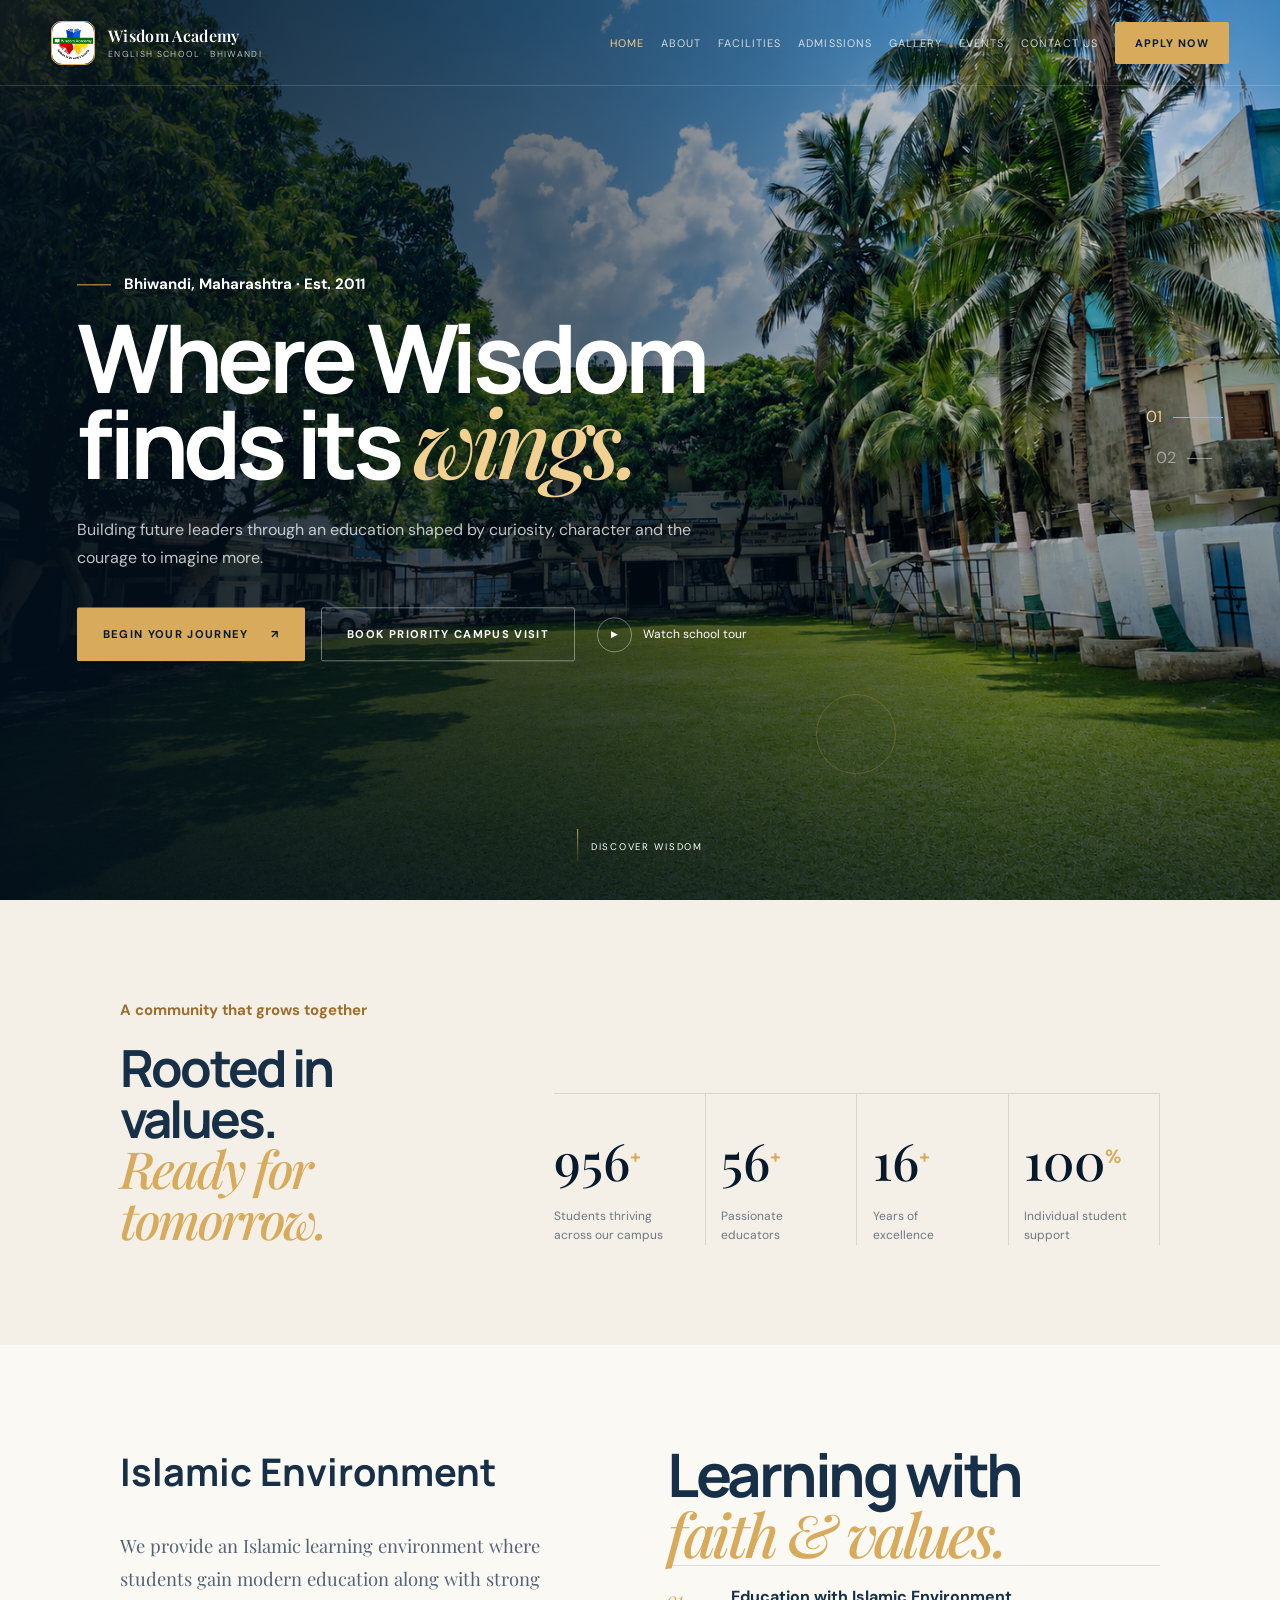
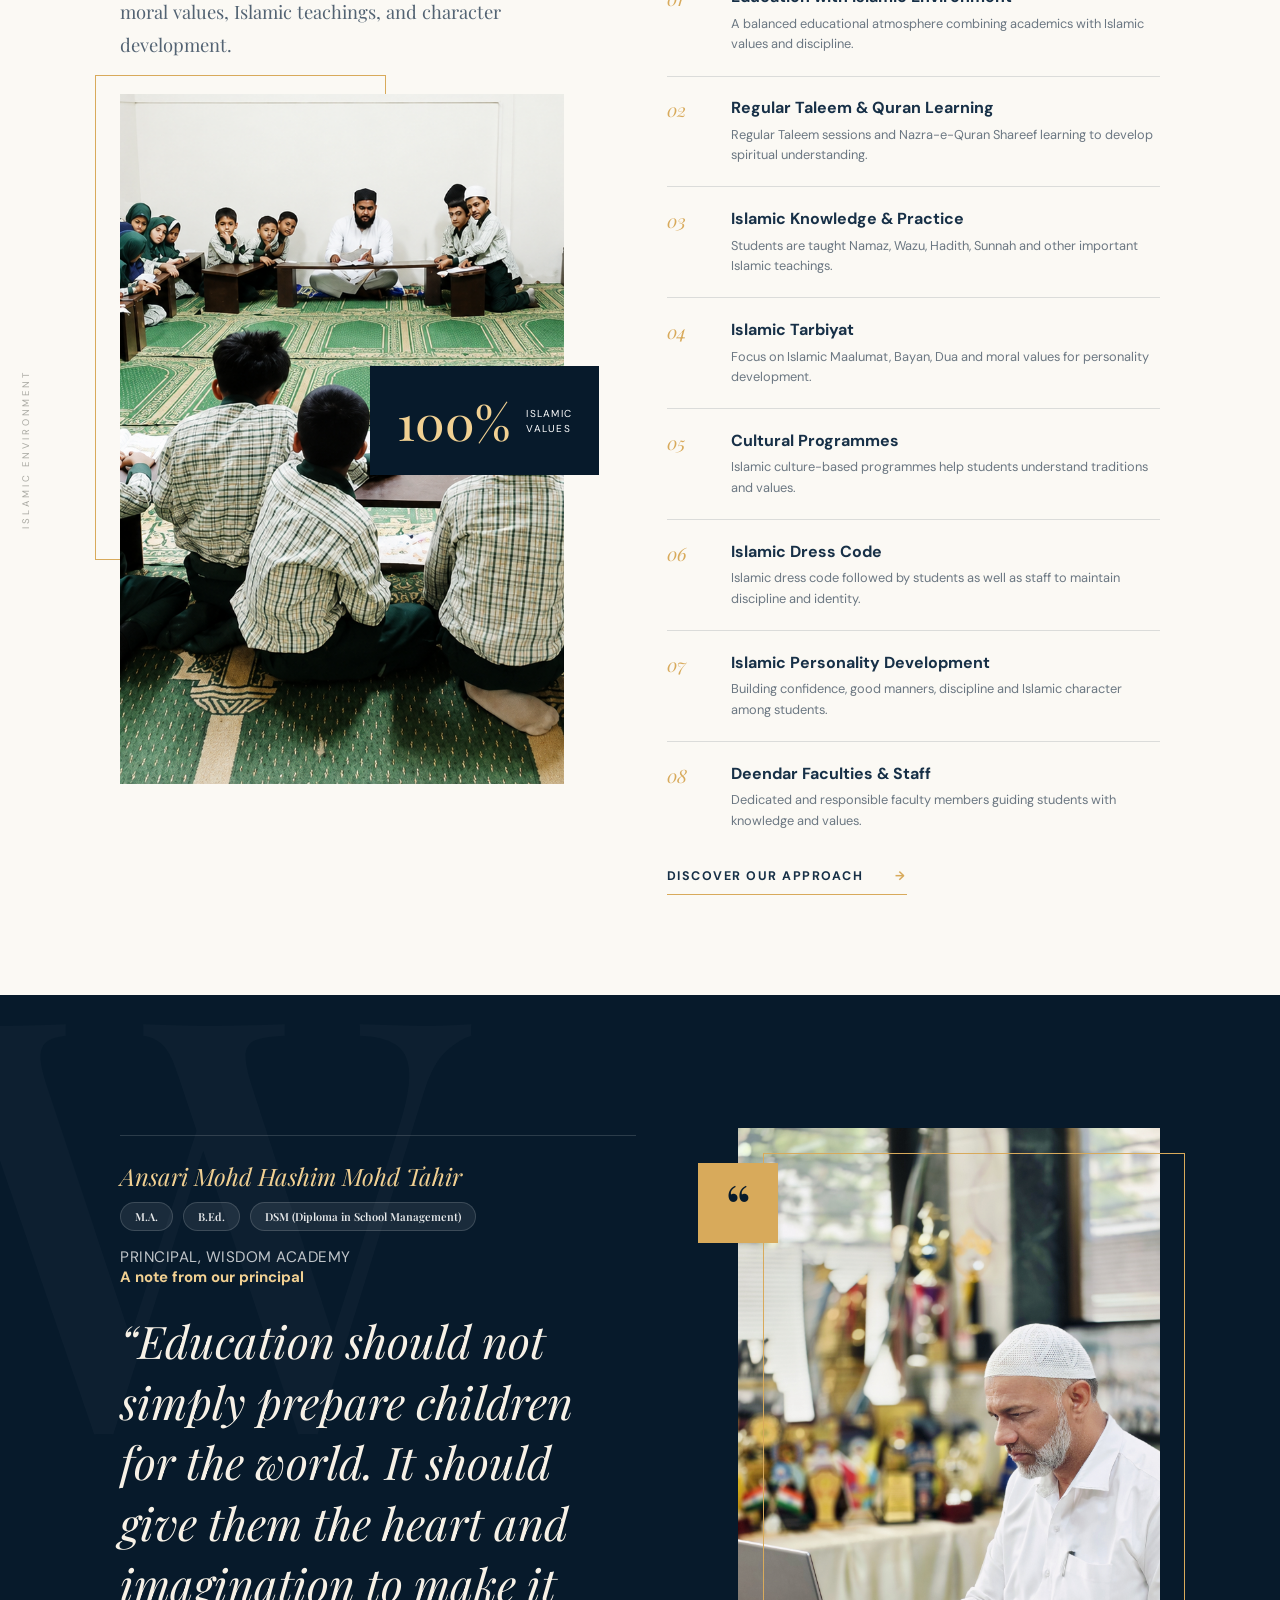
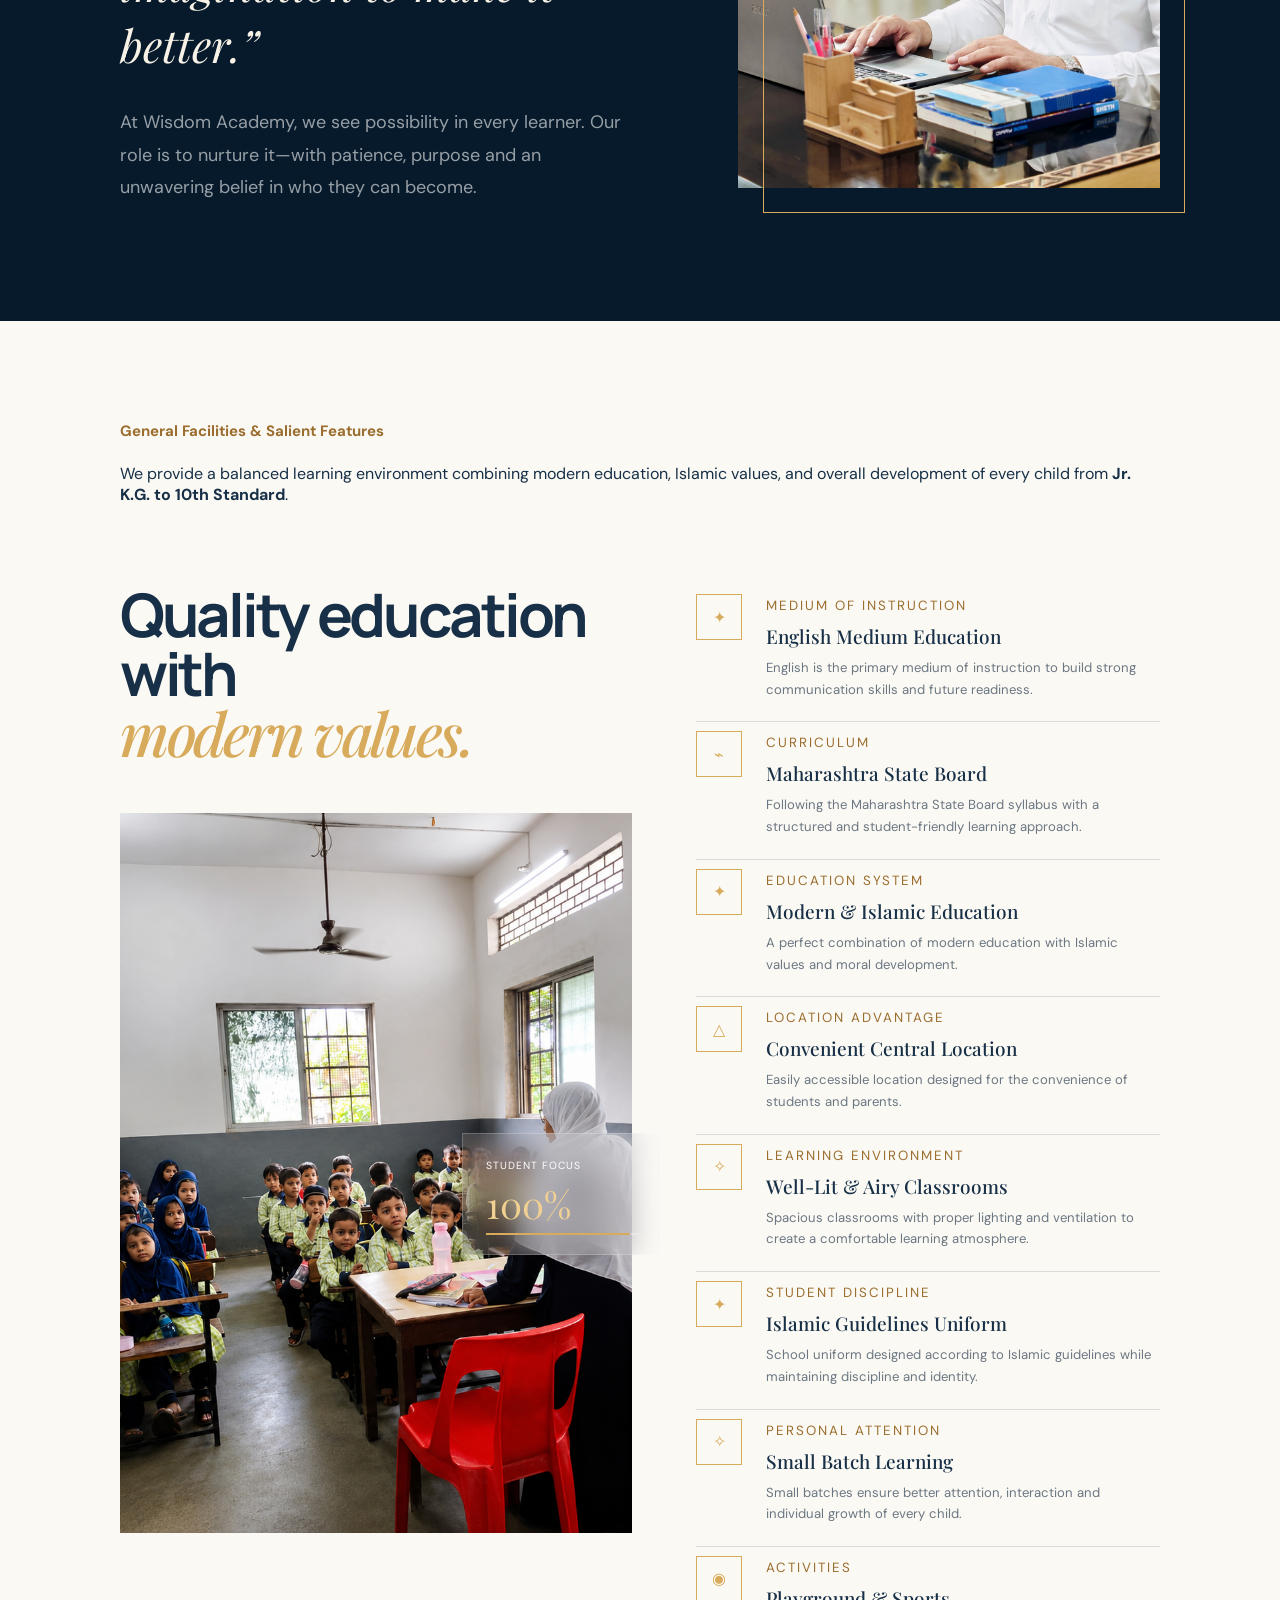
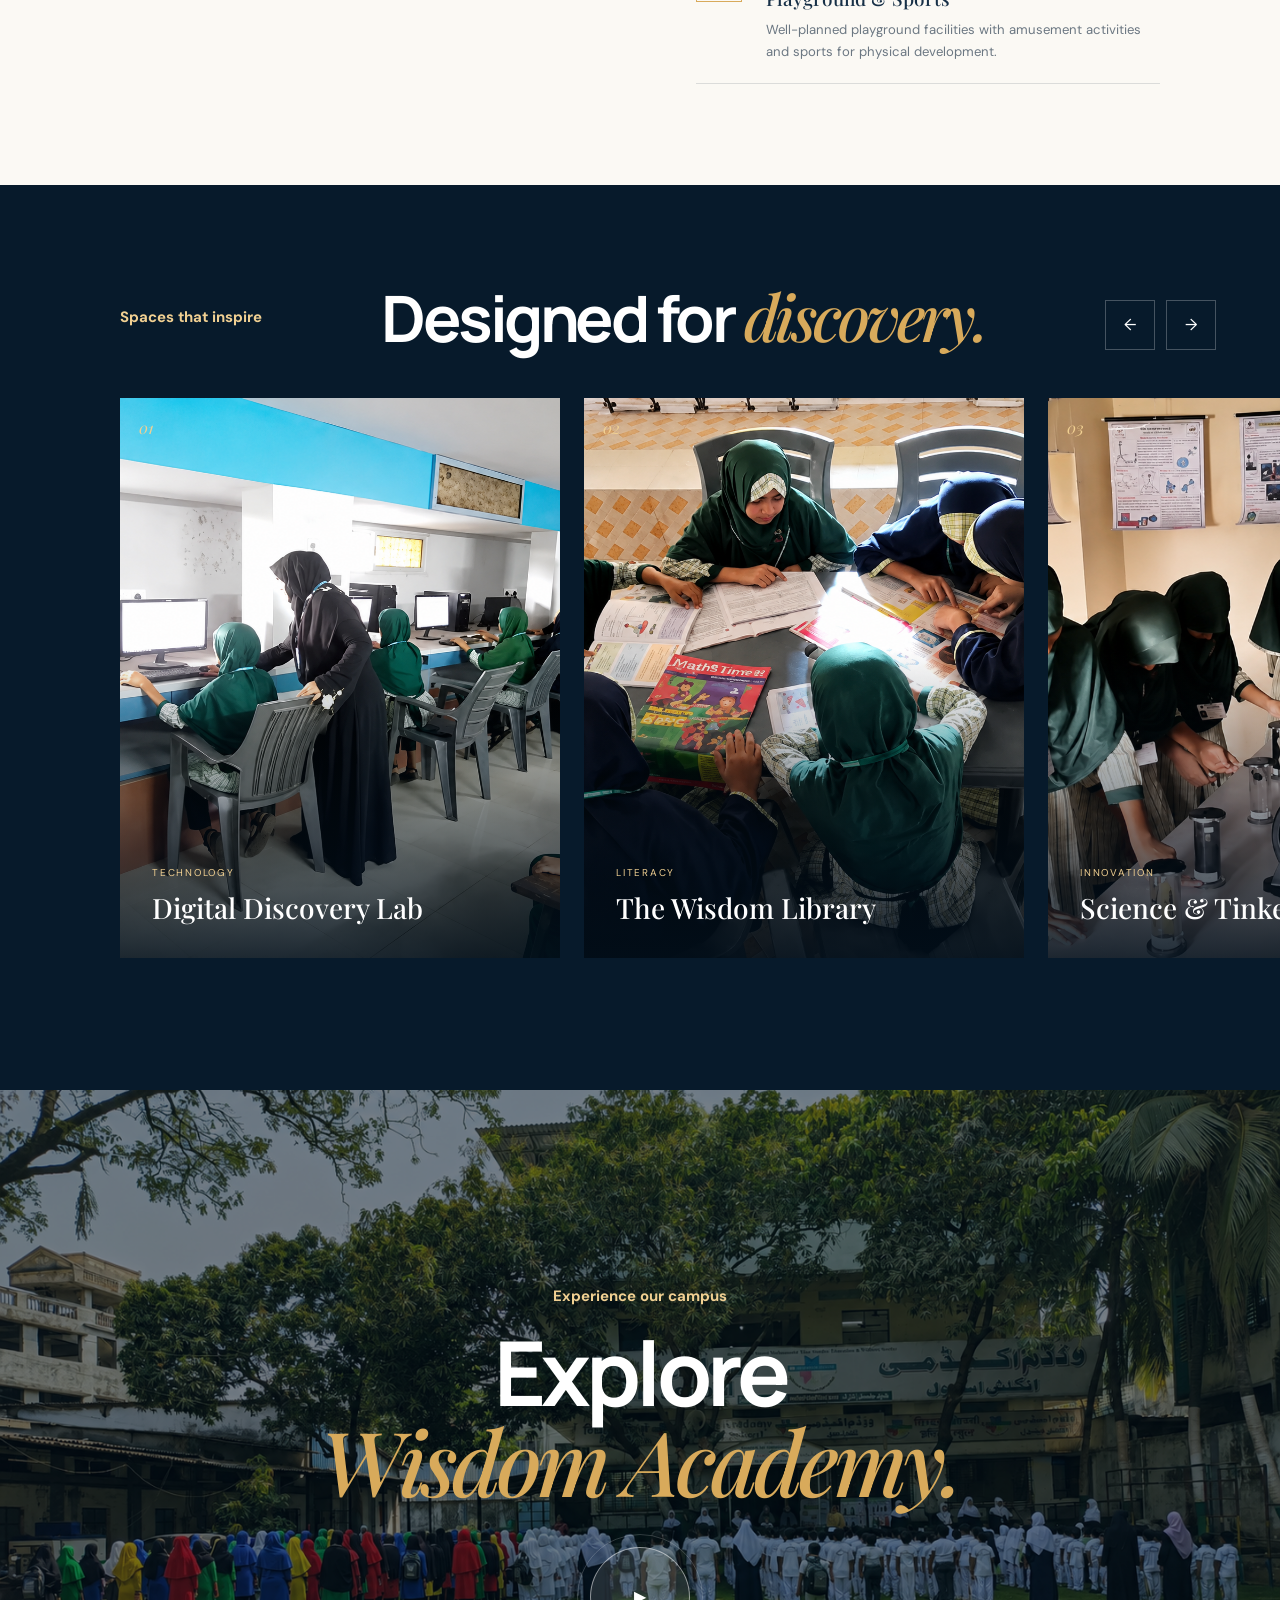
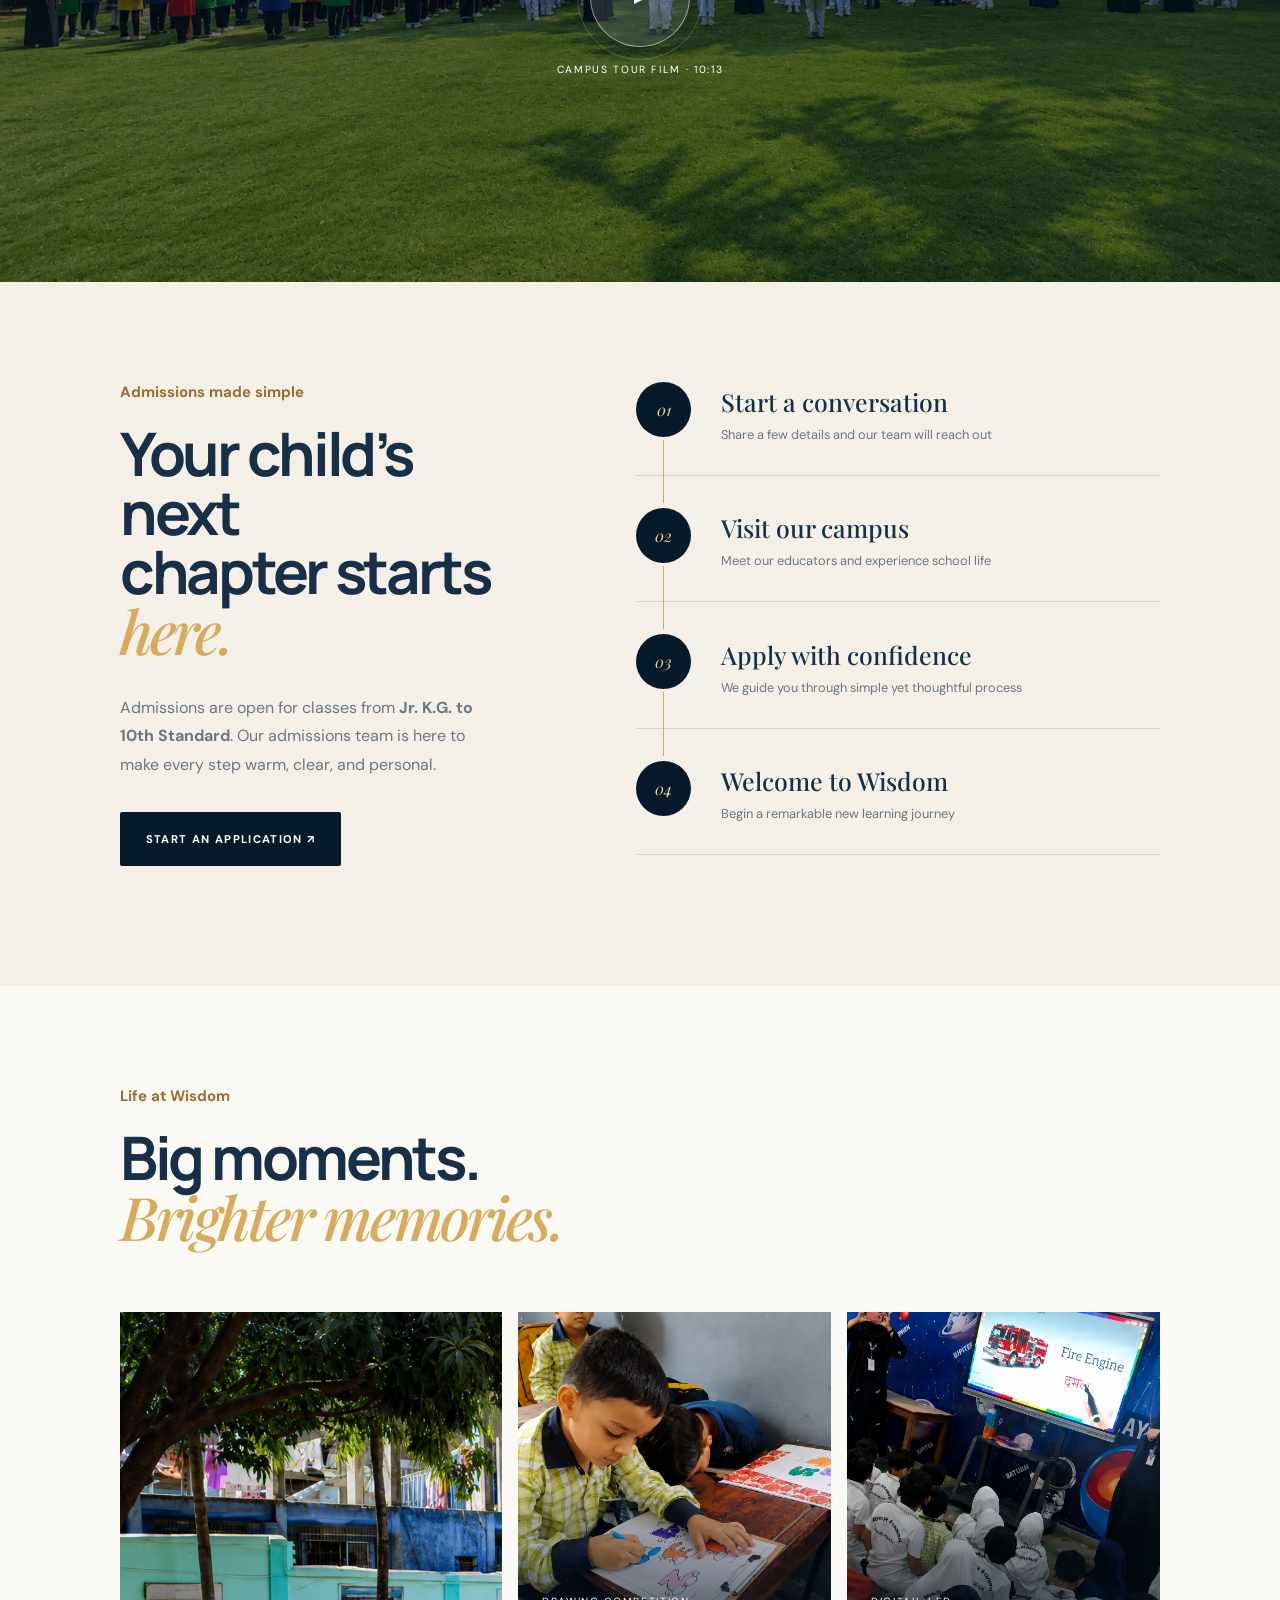
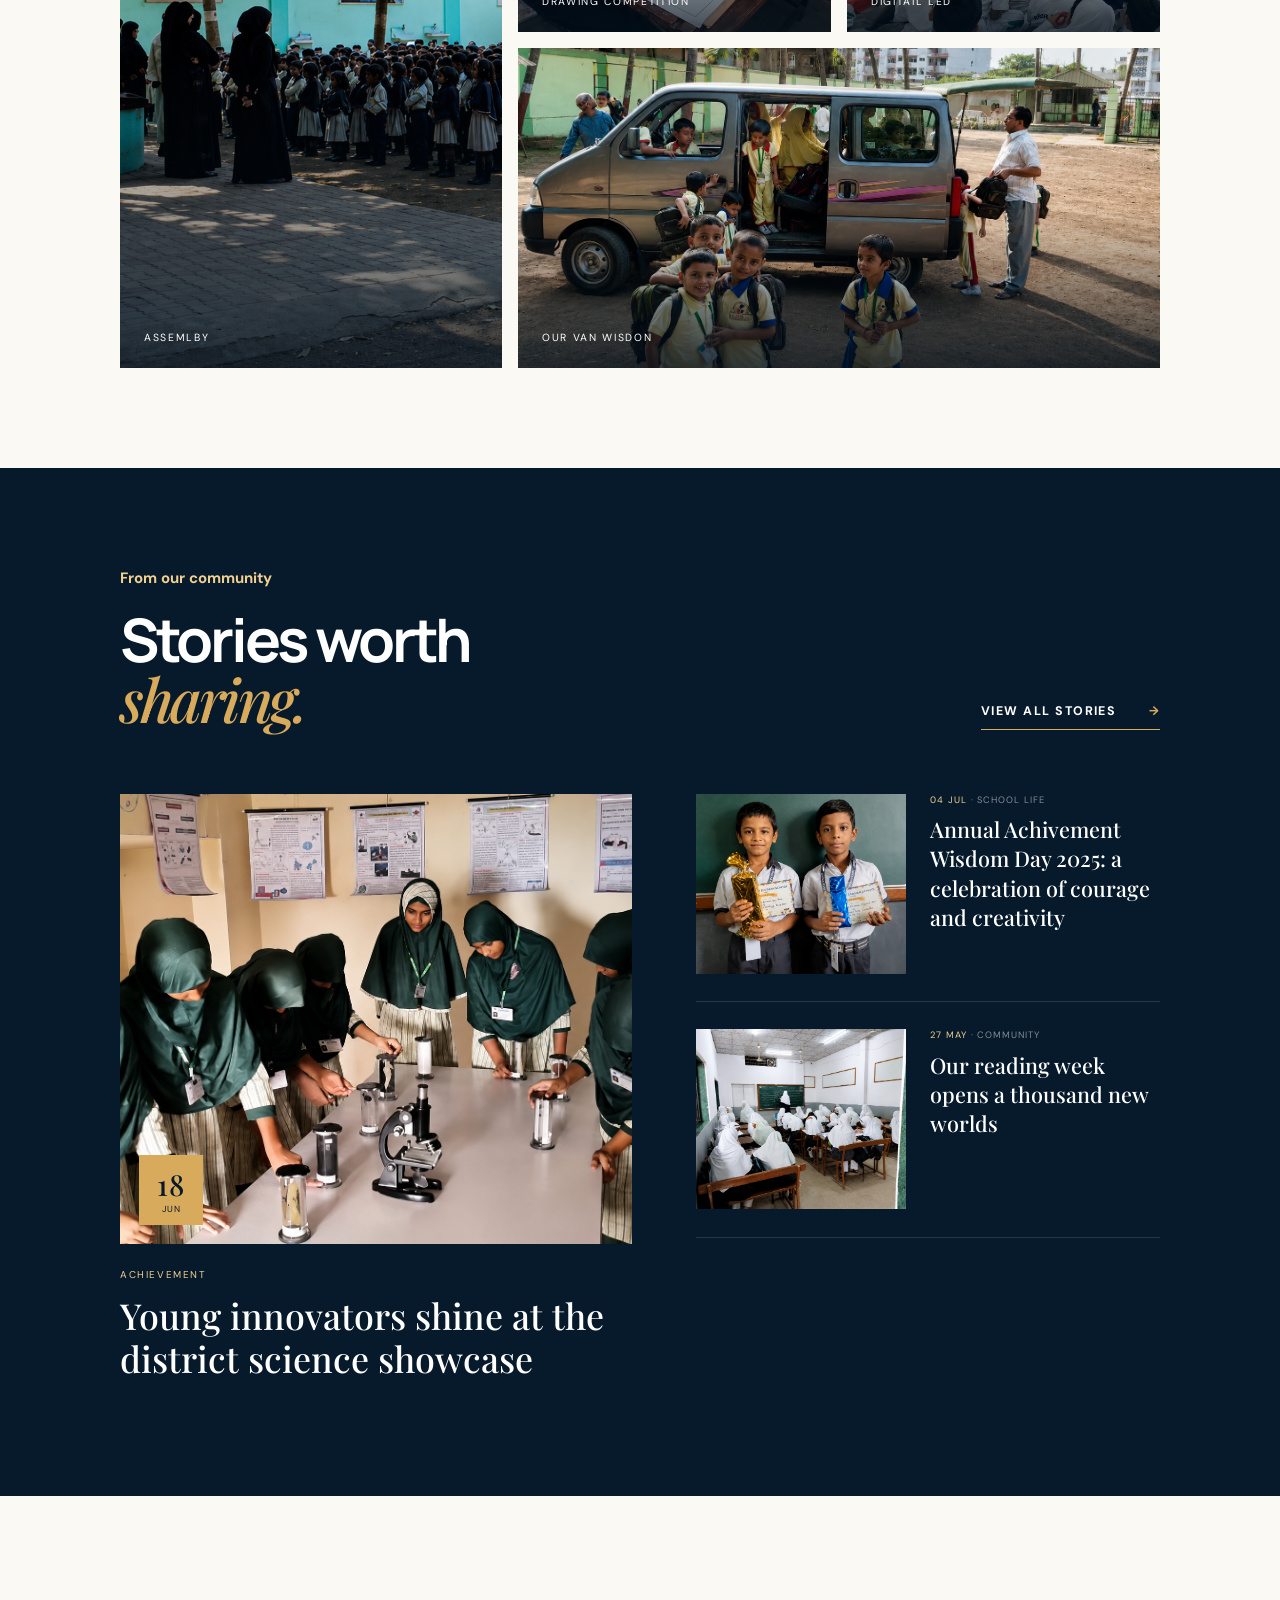
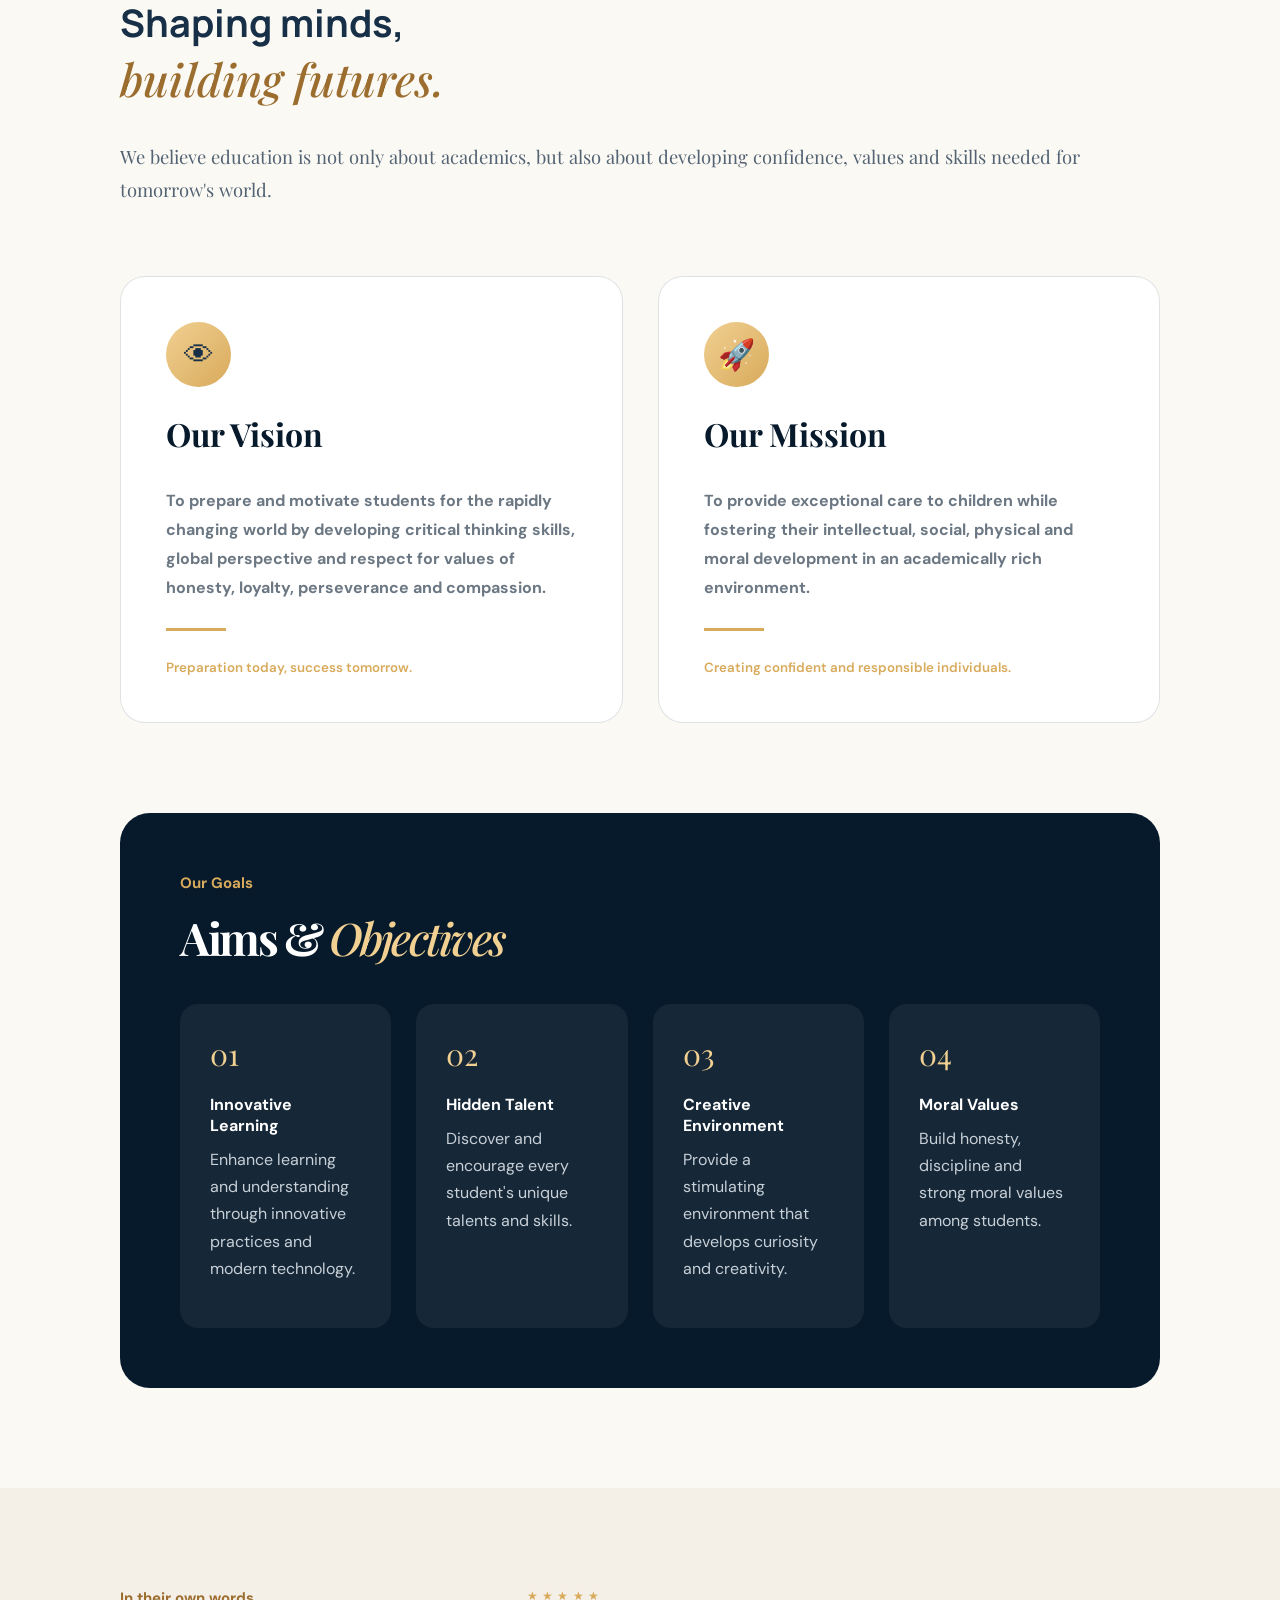
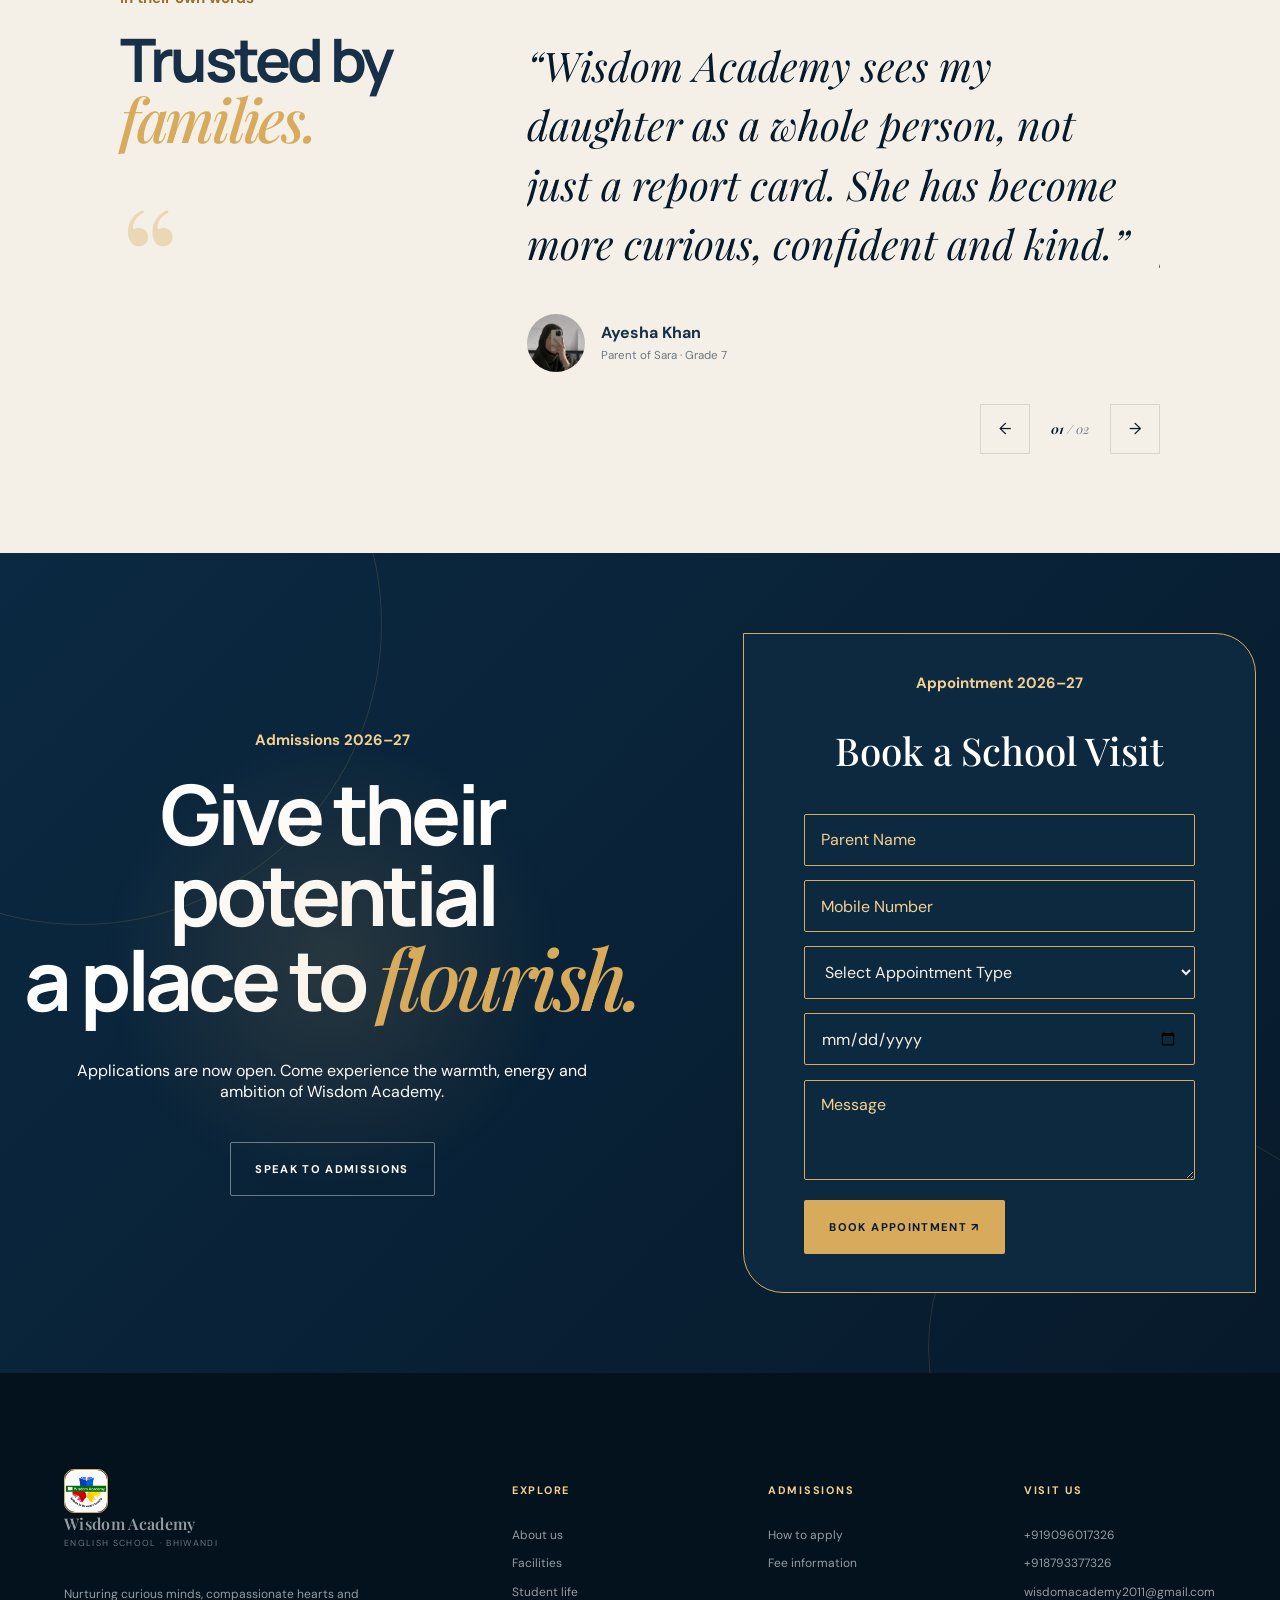
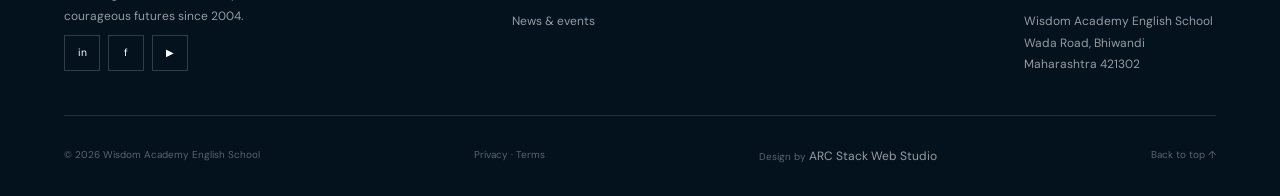
==== commit 418a5884: "pop change new message and footer added Arc Stack and Gallery Footer" ====
--- a/index.html
+++ b/index.html
@@ -51,19 +51,23 @@
       </button>
 
       <div class="popup-icon">
-        🚧
-      </div>
-      <h1>Notice</h1>
-
-      <h2>Exciting Things Are Coming!</h2>
+        🎉
+      </div>
+
+      <h1>Important Notice</h1>
+
+      <h2>Our Website Is Live Now!</h2>
 
       <p>
-        Wisdom Academy is putting the required finishing touches to the new
-        <strong>Wisdom Academy</strong> website to provide a better experience.
+        We are delighted to announce that the official
+        <strong>Wisdom Academy</strong> website is now live.
+        Explore our website to stay updated with the latest
+        <strong>school activities, events, announcements, and updates.</strong>
       </p>
 
       <p class="popup-small">
-        Thank you for your patience. Launching Soon.
+        Thank you for your support. Welcome to the new digital home of
+        <strong>Wisdom Academy!</strong>
       </p>
 
     </div>
@@ -439,7 +443,8 @@
           </div>
         </article>
 
-        <article class="facility-card"><img src="assets/A1 Canteen.png" alt="School Canteen for Children"><span>04</span>
+        <article class="facility-card"><img src="assets/A1 Canteen.png"
+            alt="School Canteen for Children"><span>04</span>
           <div>
             <p>A1 Canteen</p>
             <h3>Lunch Area</h3>
@@ -875,8 +880,25 @@
           aria-label="Subscribe">→</button>
       </form> -->
     </div>
-    <div class="footer-bottom"><span>© 2026 Wisdom Academy English School</span><span><a href="#">Privacy</a> · <a
-          href="#">Terms</a></span><a href="#home">Back to top ↑</a></div>
+
+    <div class="footer-bottom">
+      <span>© 2026 Wisdom Academy English School</span>
+
+      <span>
+        <a href="#">Privacy</a> ·
+        <a href="#">Terms</a>
+      </span>
+
+      <span>
+        Design by
+        <a class="ARC-Stack-Web" href="https://arc-stack-portfolio.vercel.app/" target="_blank"
+          rel="noopener noreferrer">
+          ARC Stack Web Studio
+        </a>
+      </span>
+
+      <a href="#home">Back to top ↑</a>
+    </div>
   </footer>
 
   <!-- <div class="modal video-modal" aria-hidden="true"><button class="modal-close" aria-label="Close">×</button>
--- a/styles.css
+++ b/styles.css
@@ -1415,7 +1415,7 @@
     font-size: 30px;
 
     margin-bottom: 25px;
-  
+
 
 }
 
@@ -2052,6 +2052,11 @@
     margin-bottom: .45rem
 }
 
+.ARC-Stack-Web {
+    color: rgba(255, 255, 255, 0.58);
+    font-size: .75rem;
+}
+
 .socials {
     display: flex;
     gap: .5rem
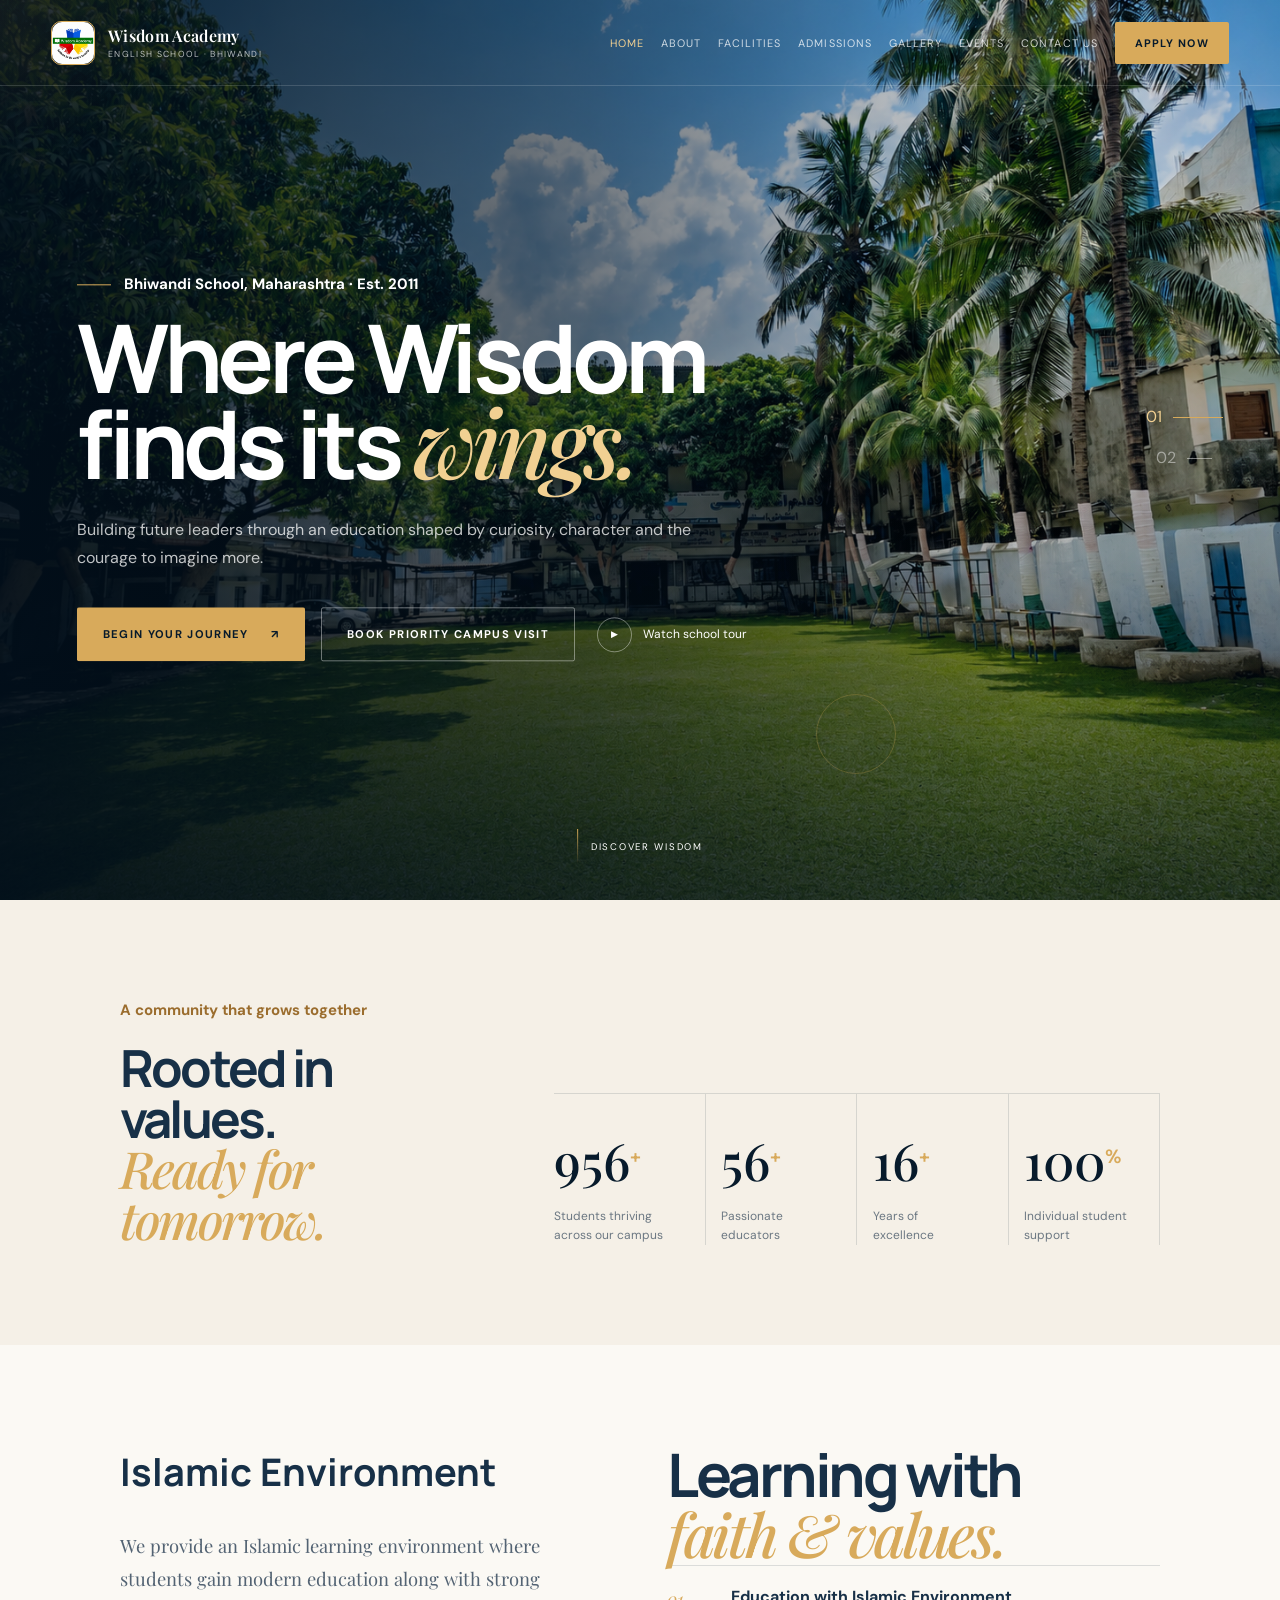
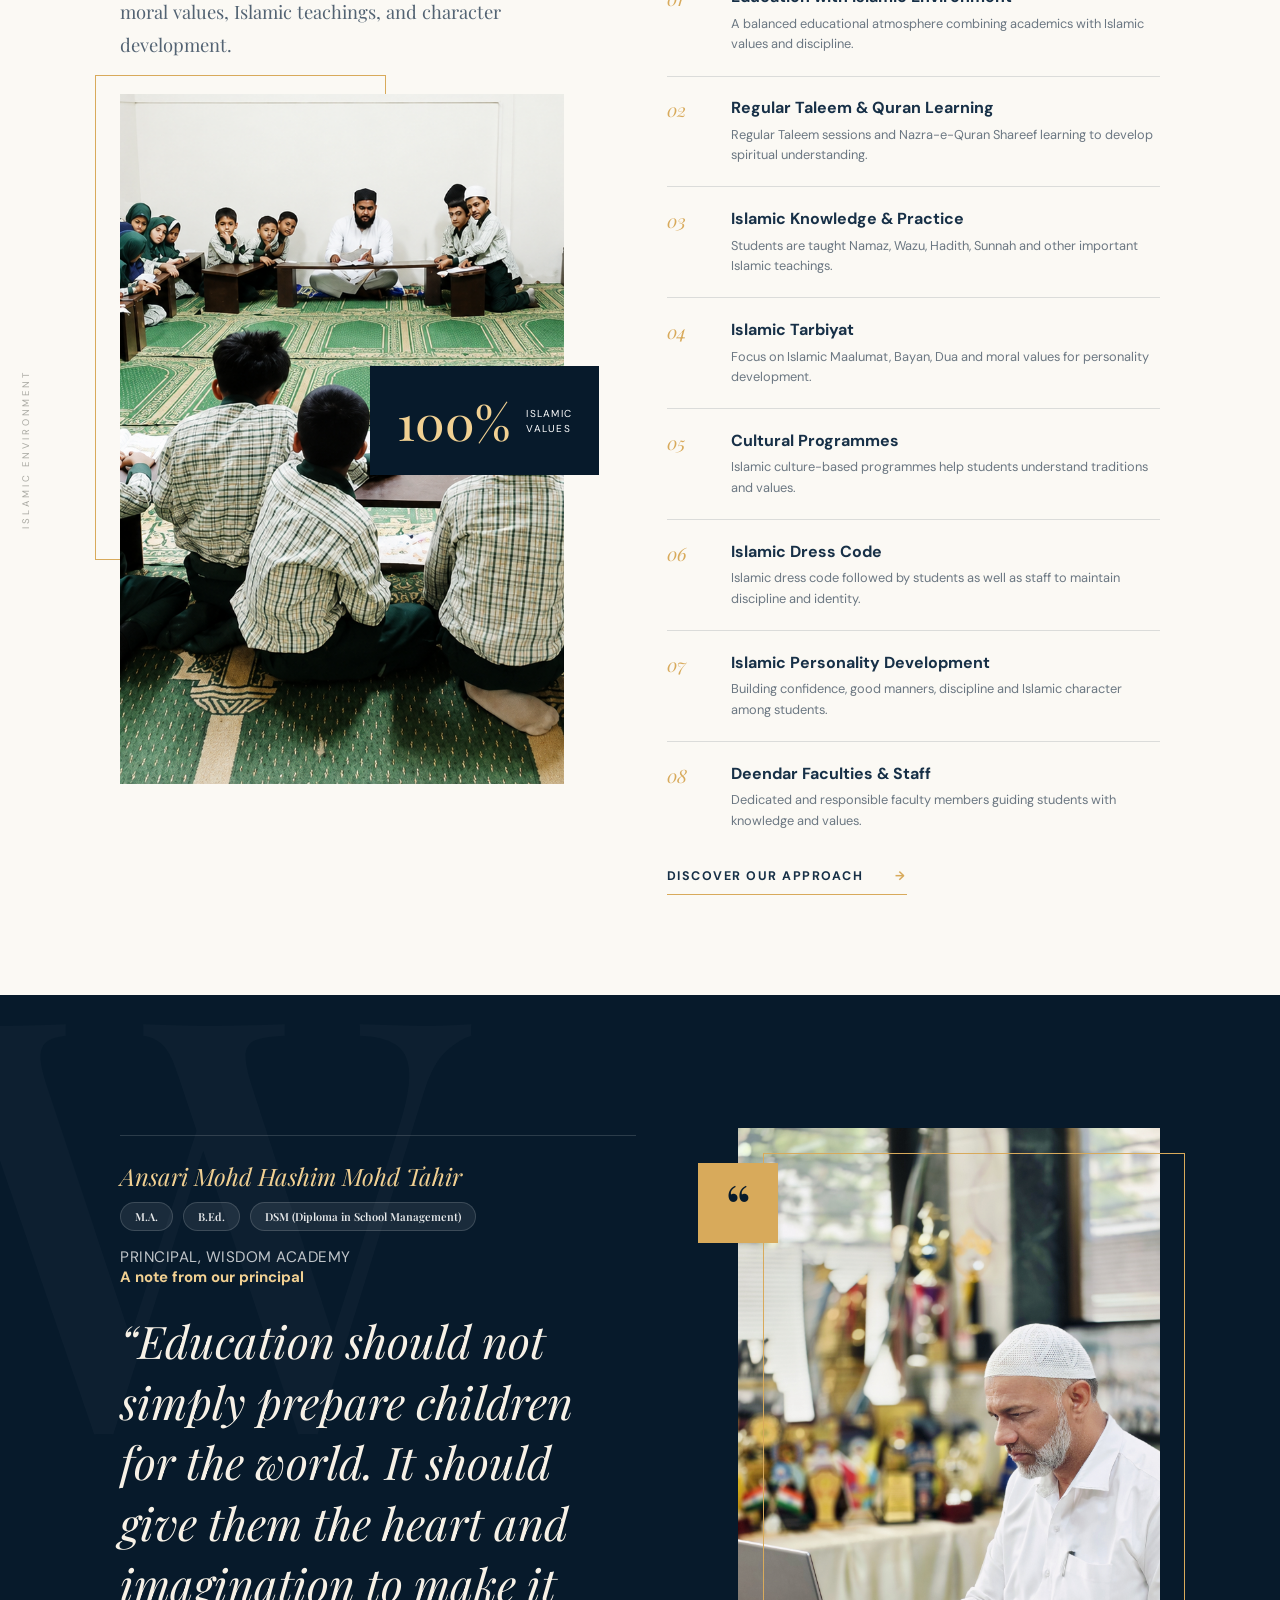
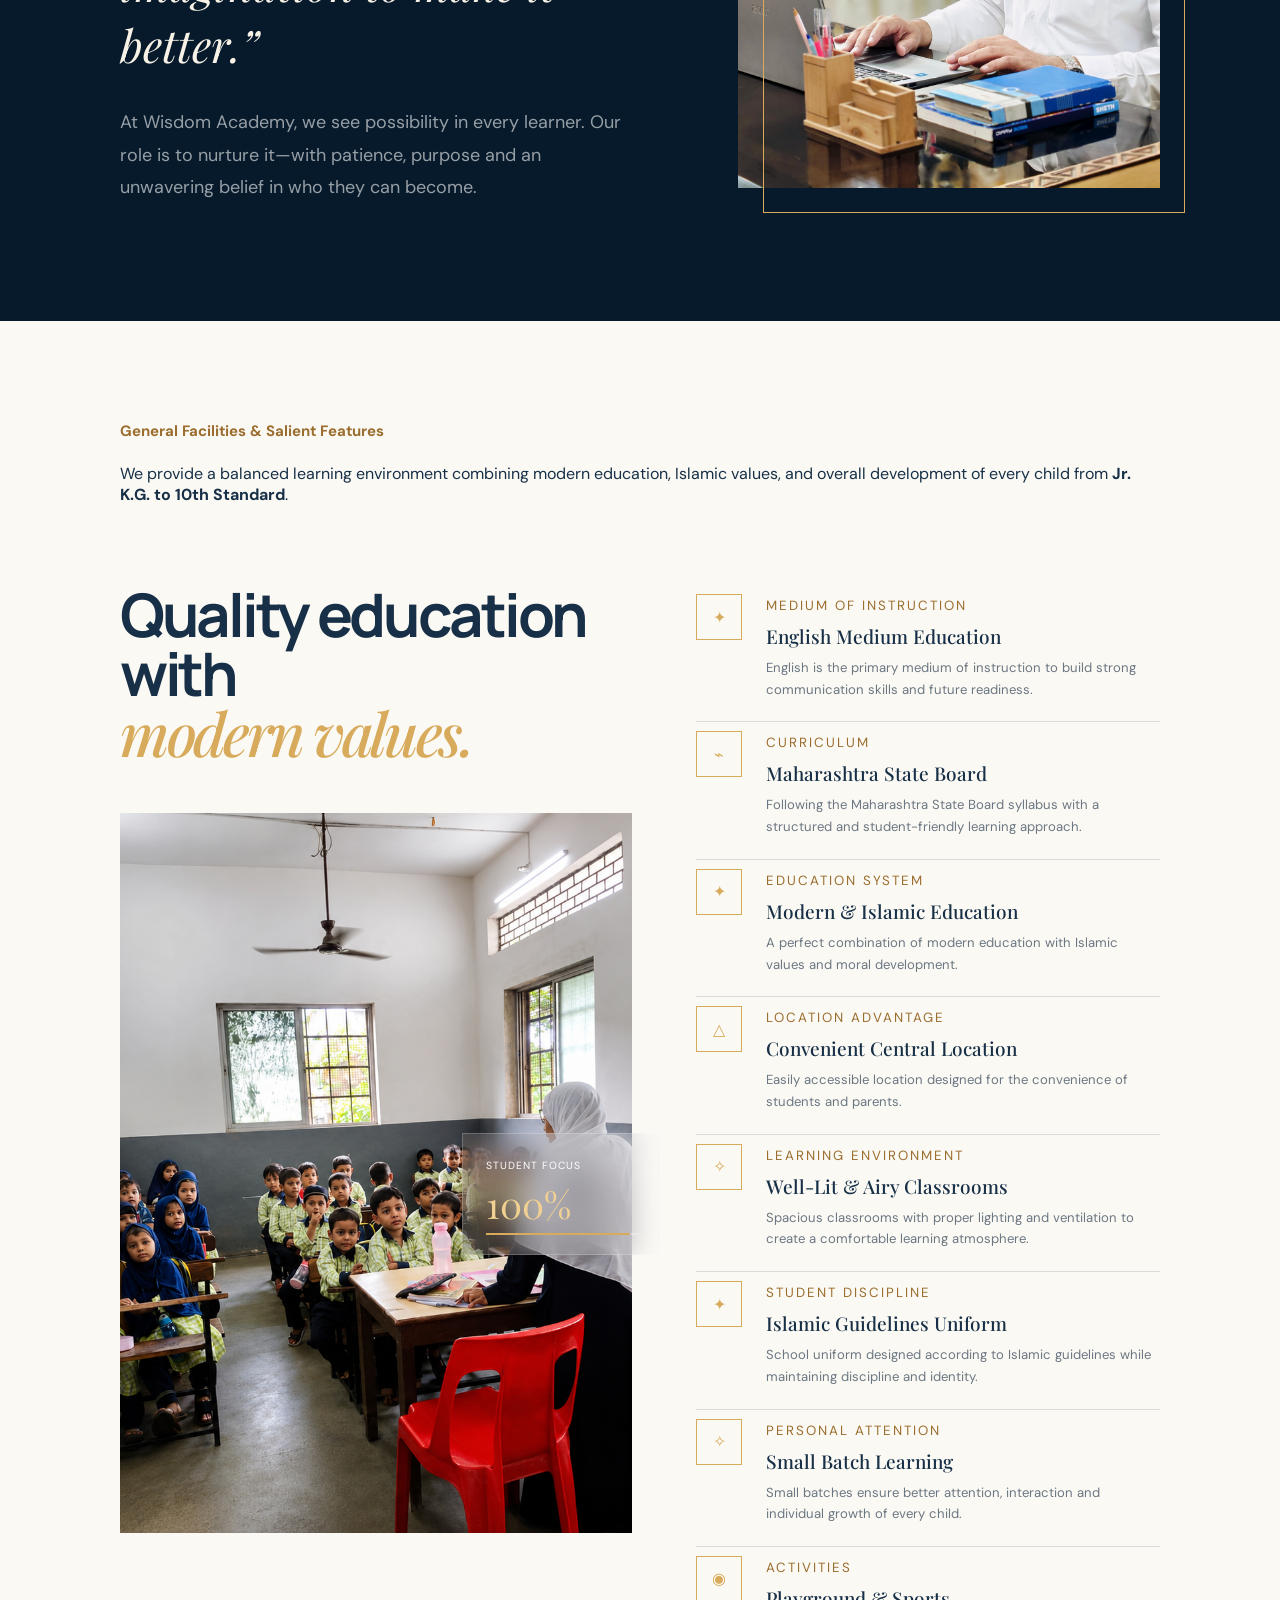
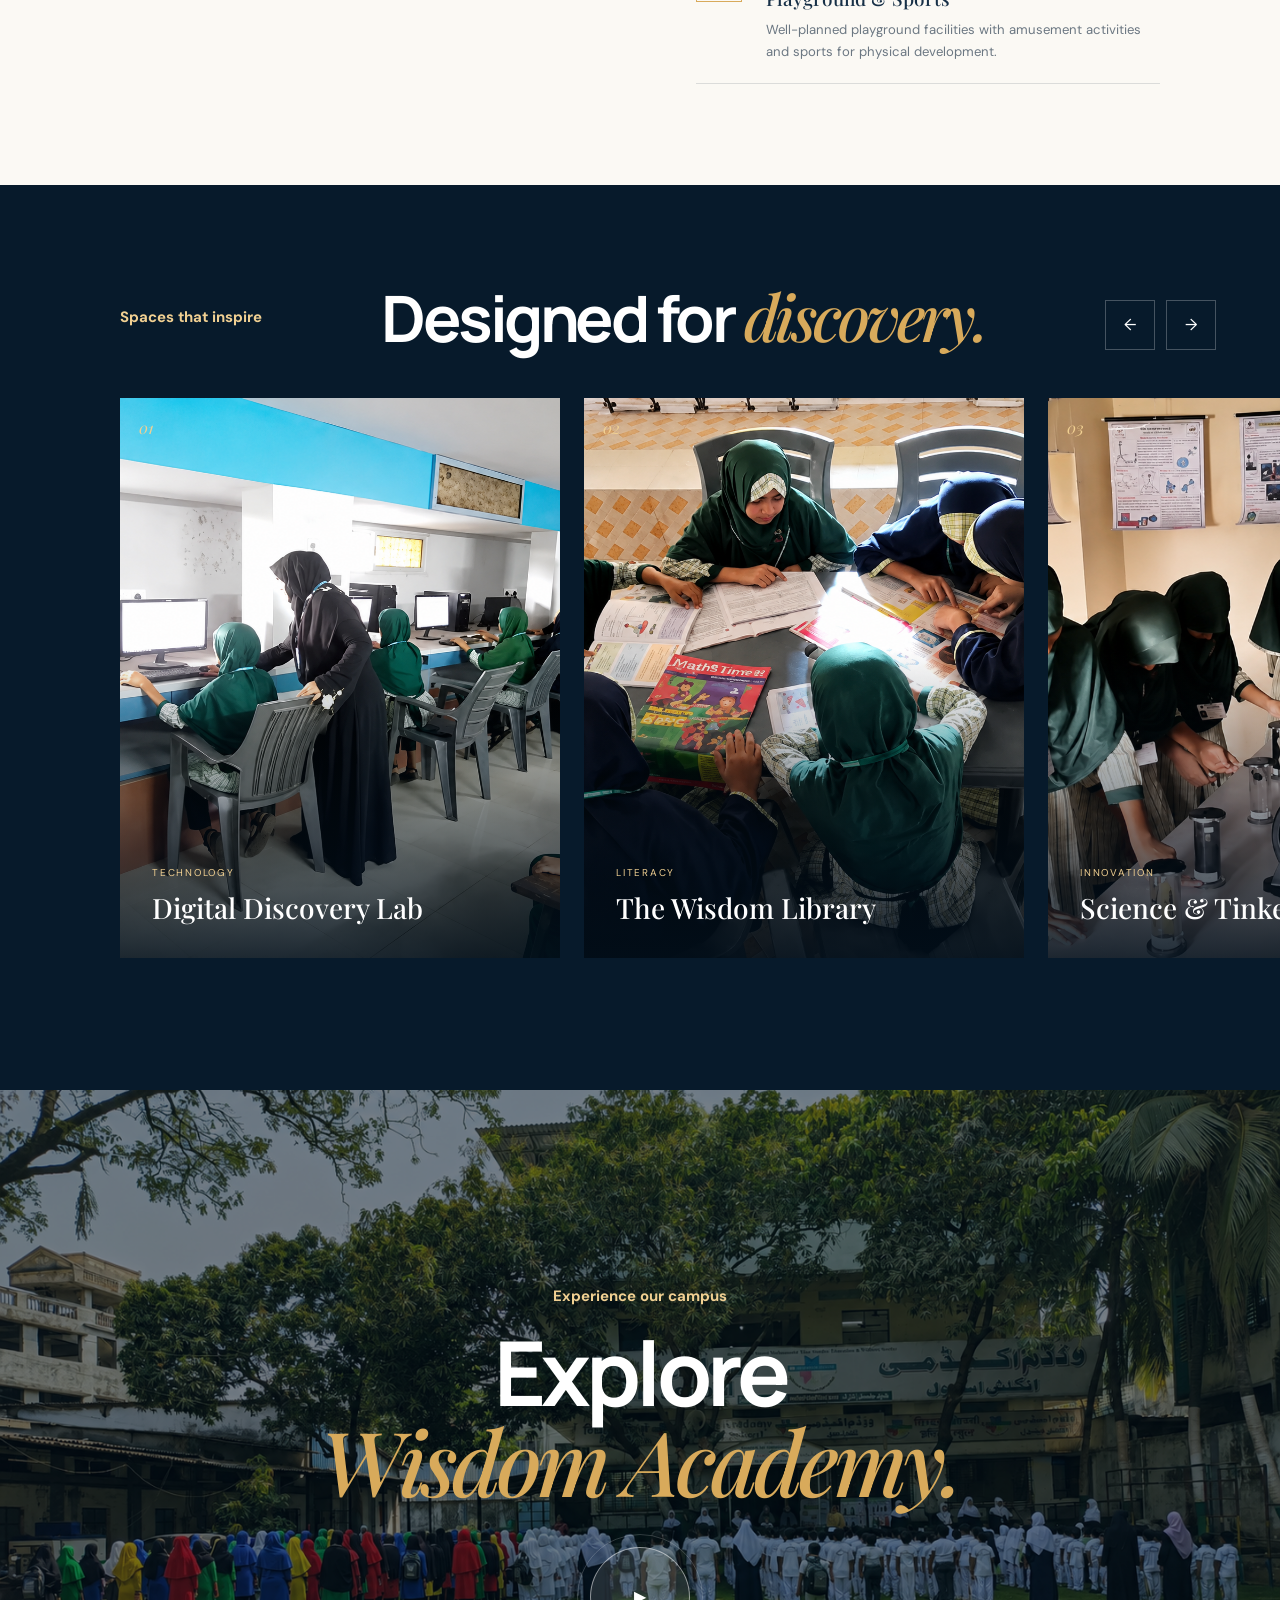
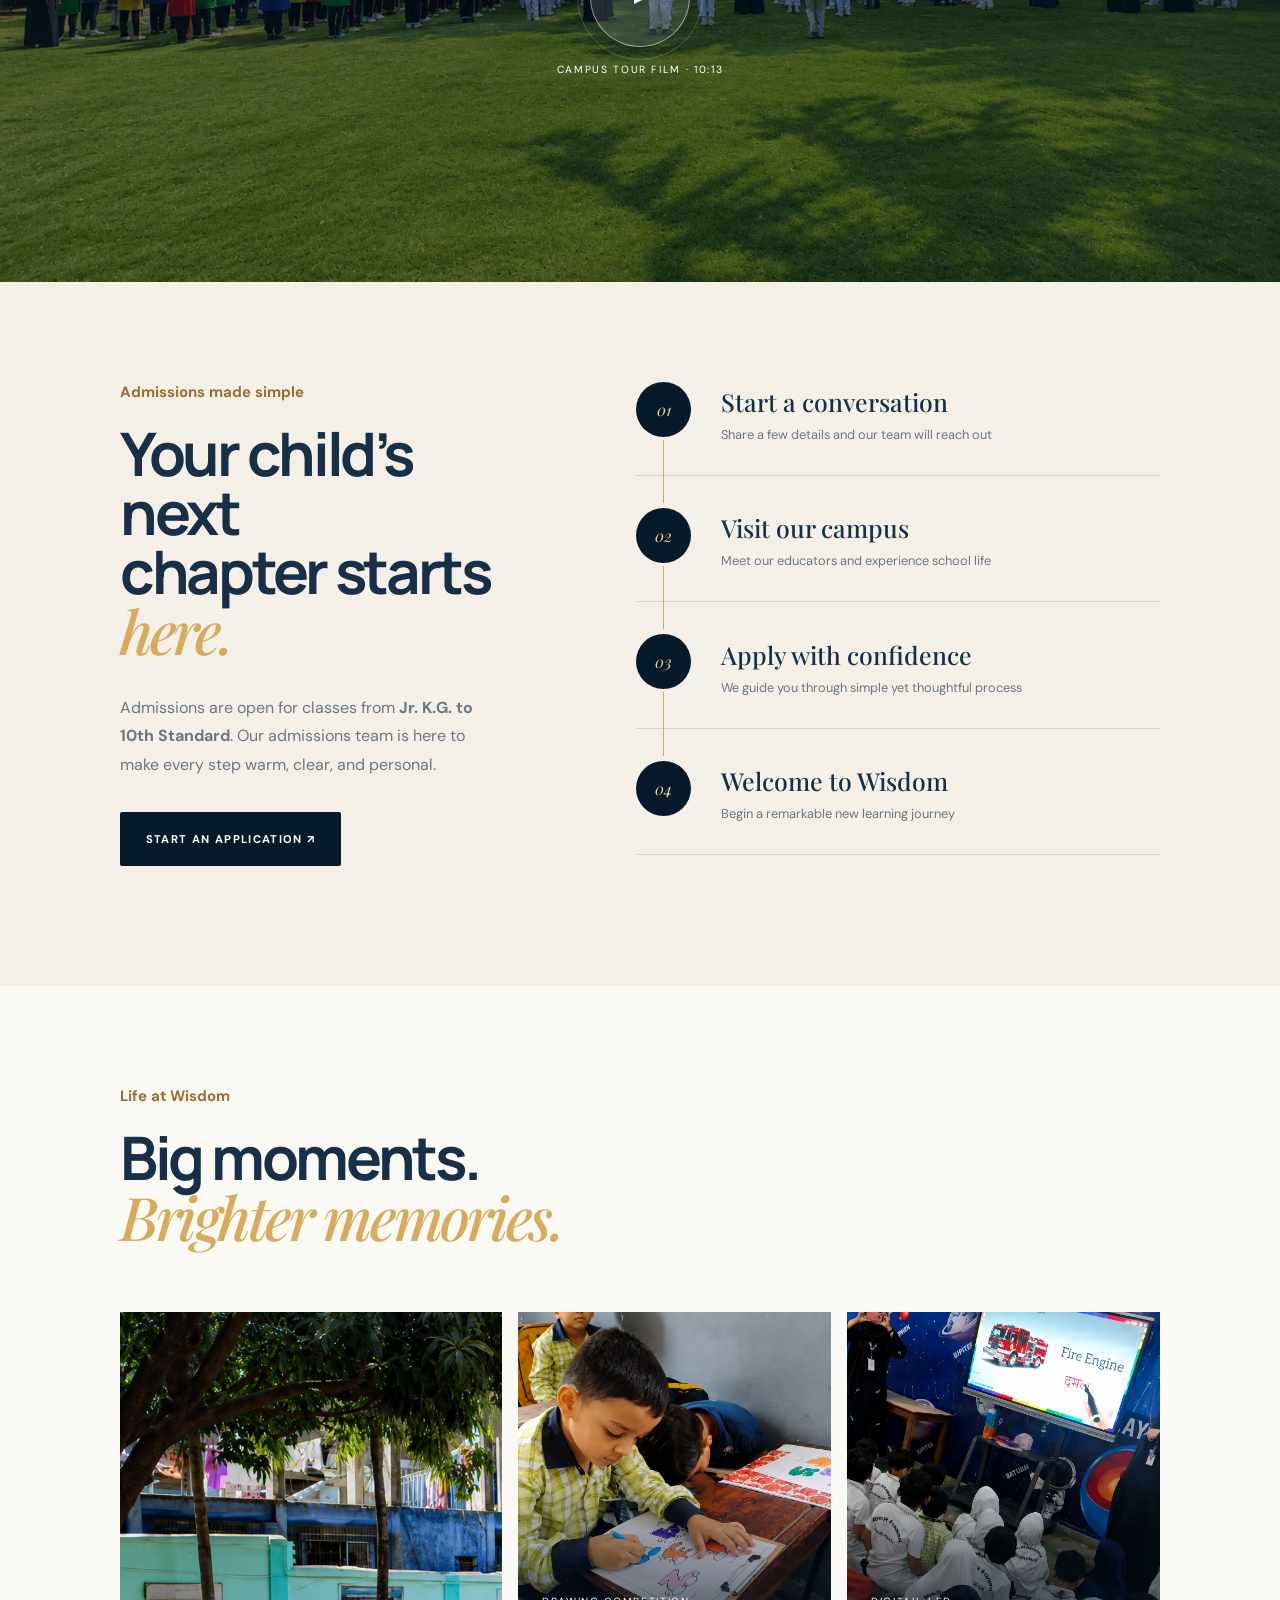
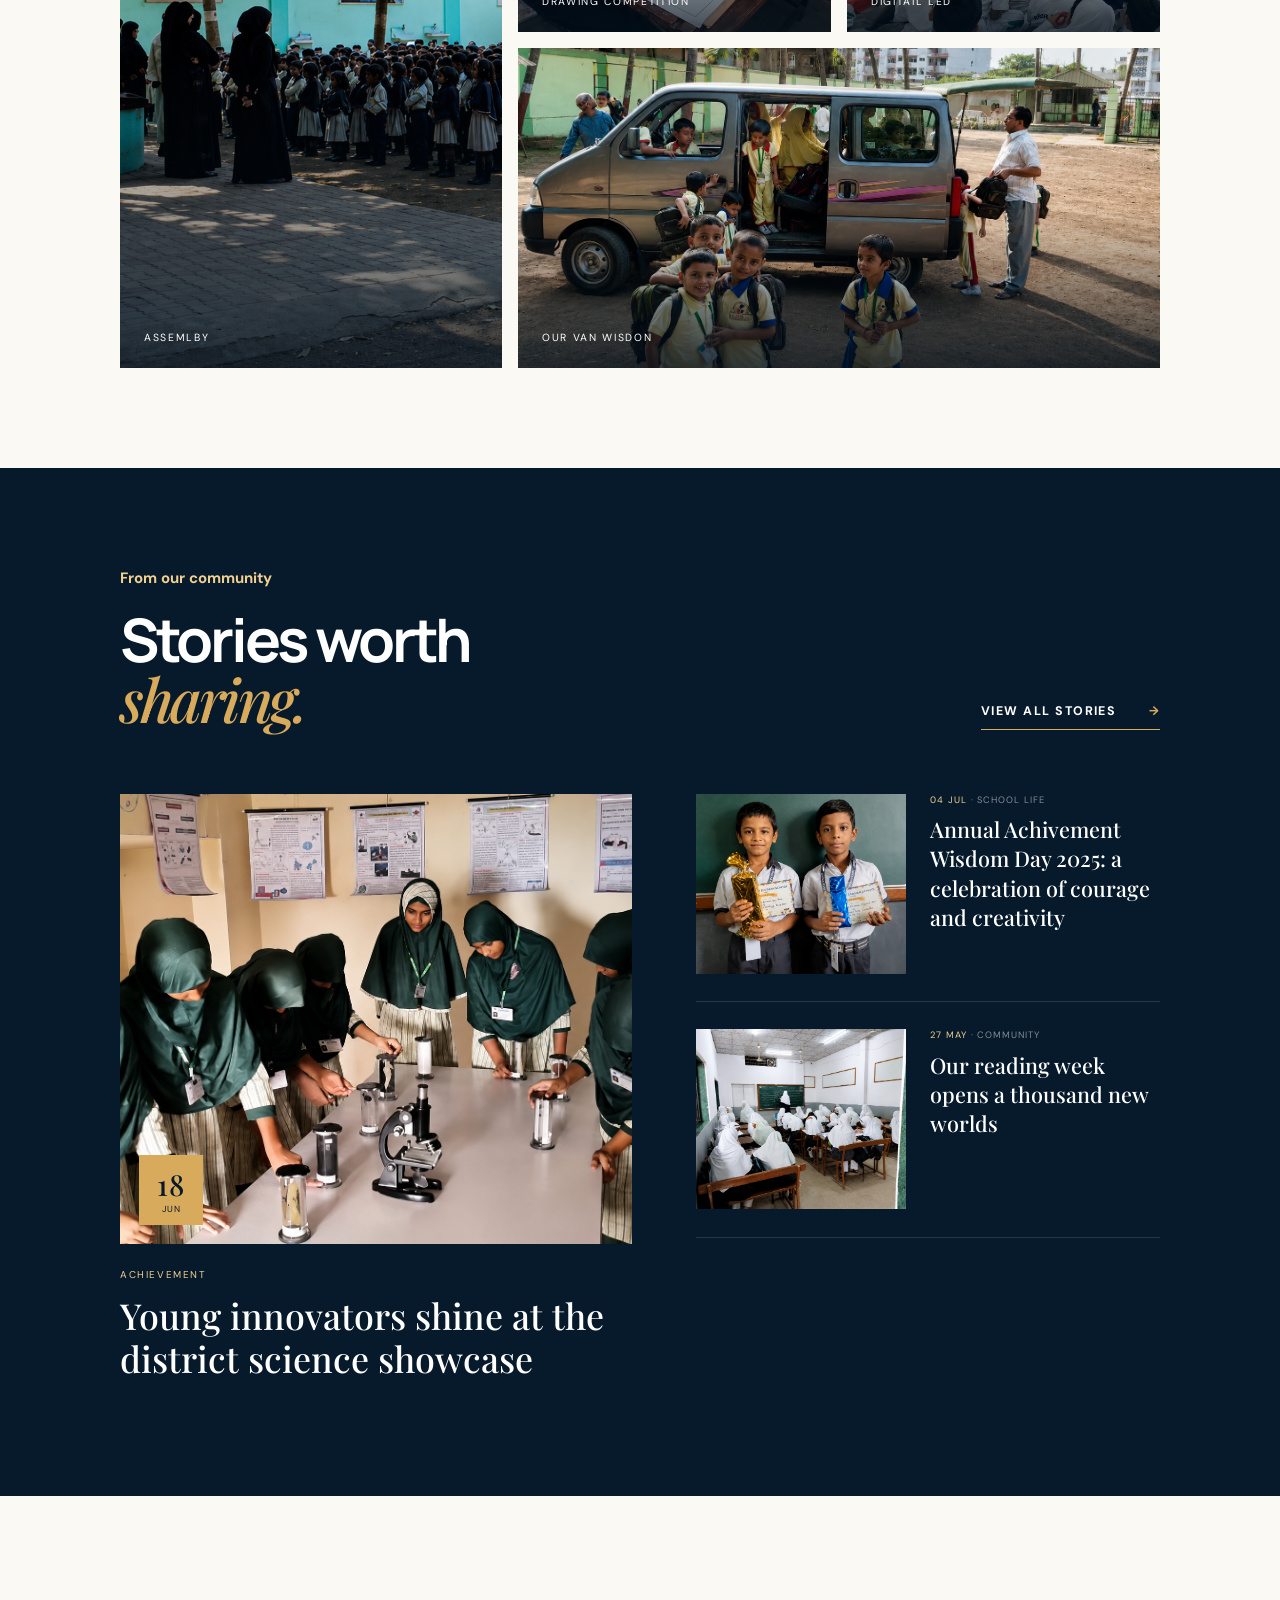
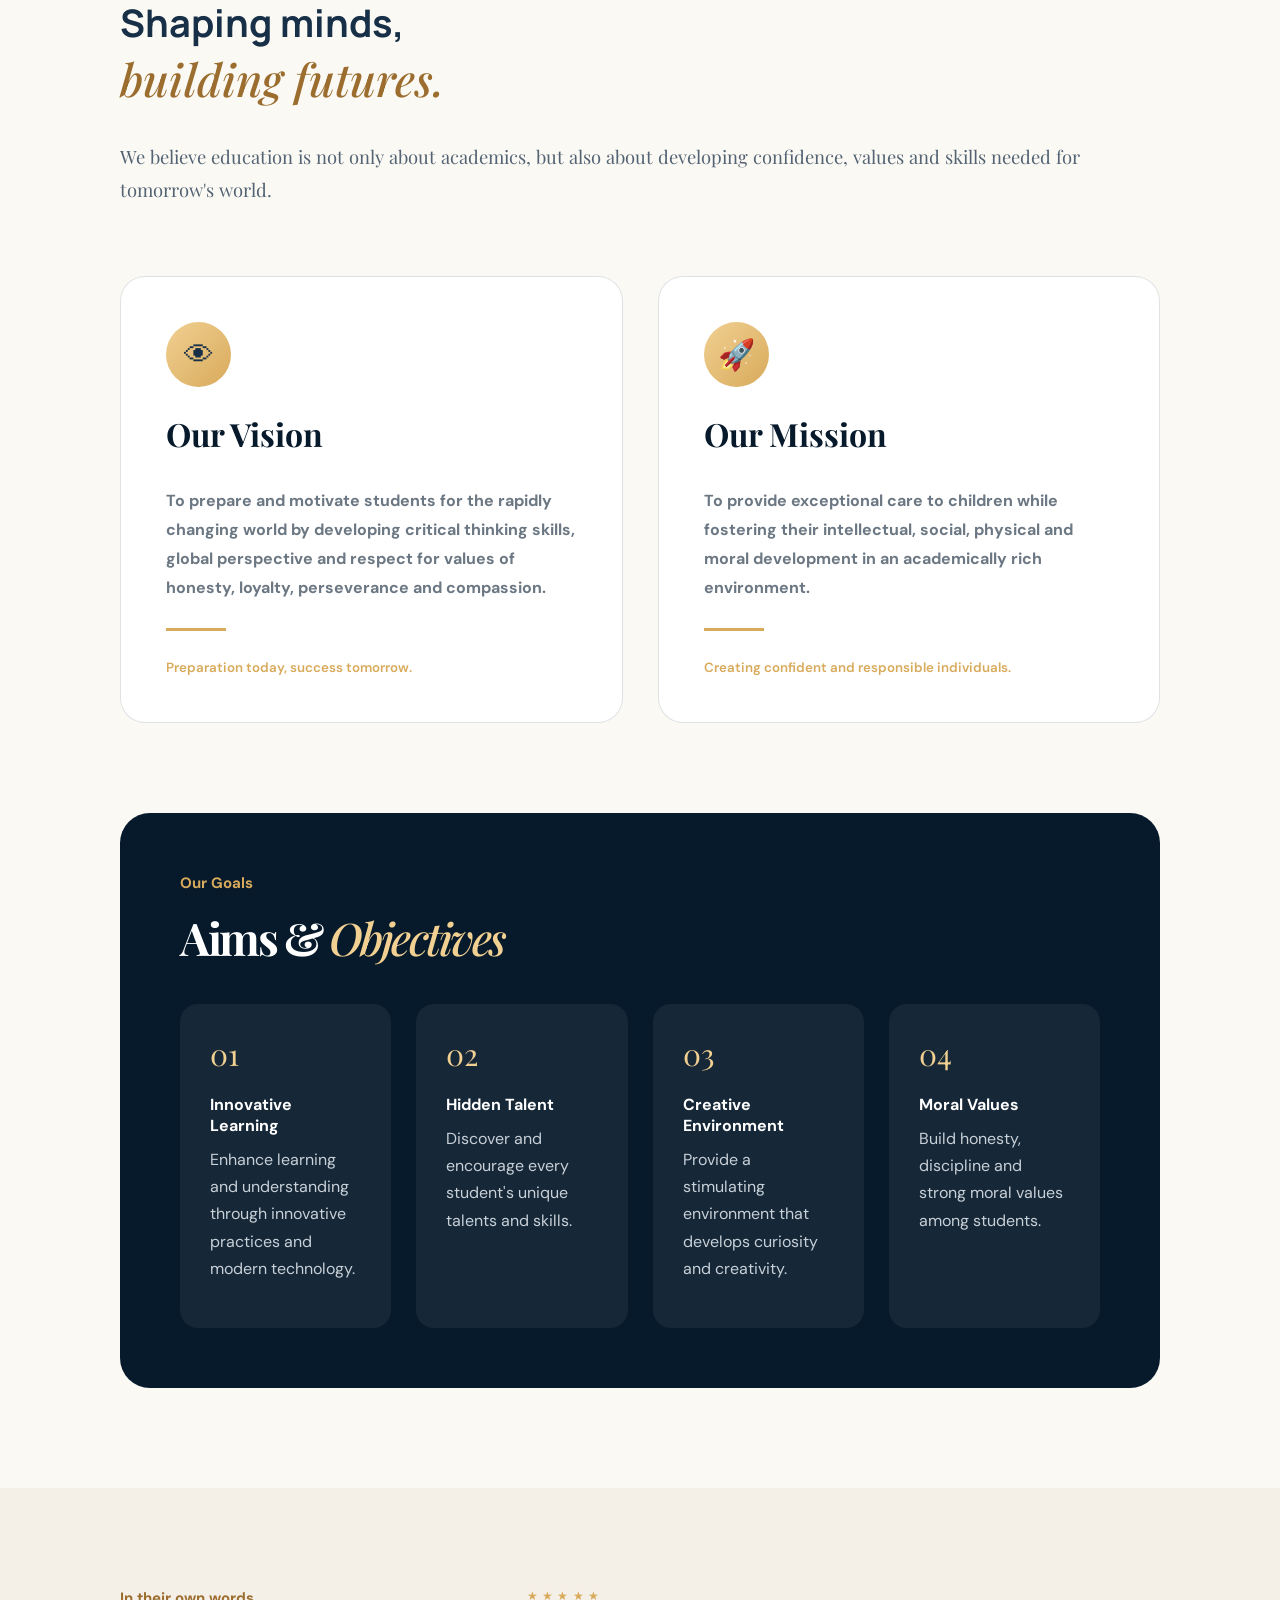
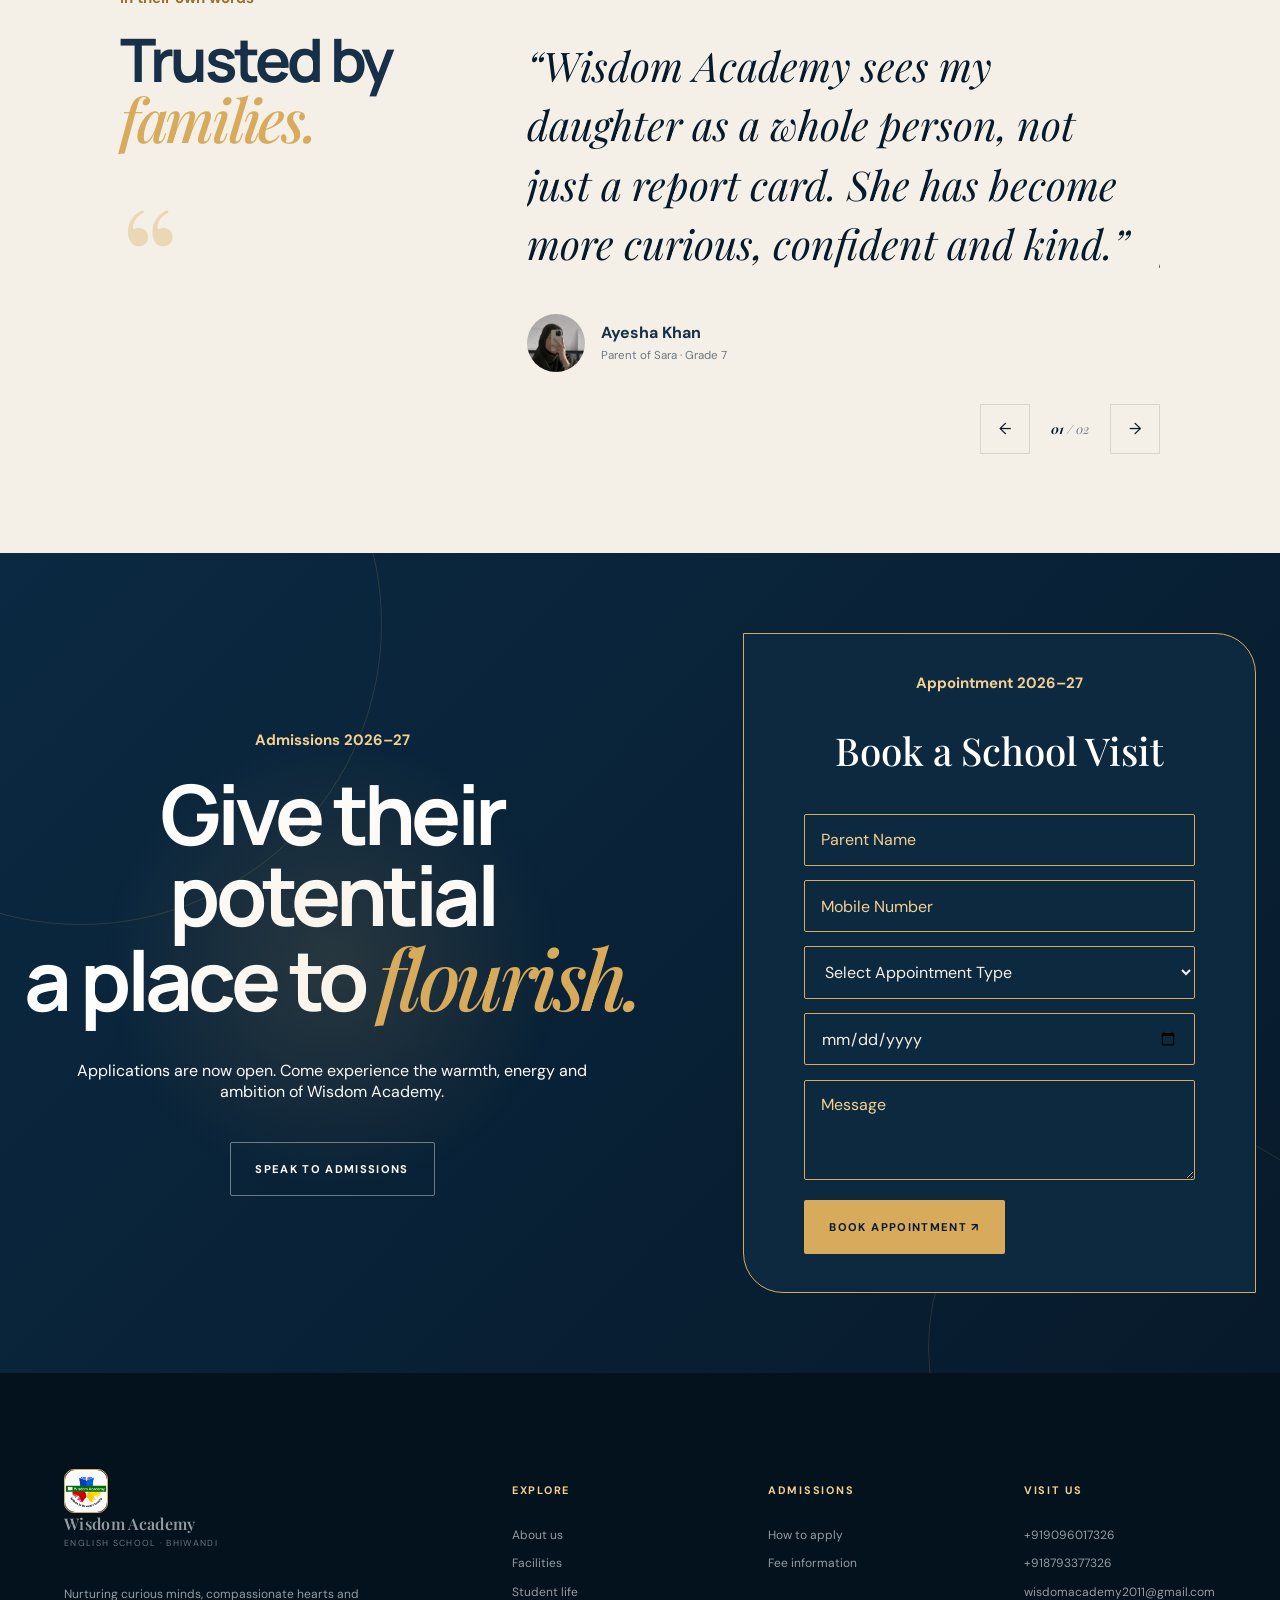
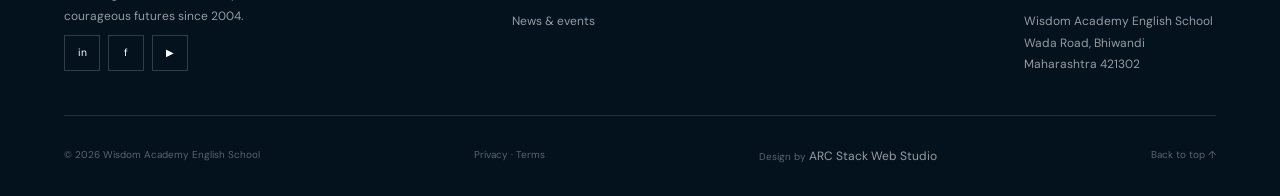
==== commit faac64a9: "Bhwaindi School" ====
--- a/index.html
+++ b/index.html
@@ -81,7 +81,7 @@
       <!-- <div class="hero-orb orb-one"><img src="assets/school-logo.jpeg" alt=""></div> -->
       <div class="hero-orb orb-two"></div>
       <div class="hero-content">
-        <p class="eyebrow hero-eyebrow"><span></span> Bhiwandi, Maharashtra · Est. 2011</p>
+        <p class="eyebrow hero-eyebrow"><span></span> Bhiwandi School, Maharashtra · Est. 2011</p>
         <h1>Where Wisdom<br>finds its <em>wings.</em></h1>
         <p class="hero-copy">Building future leaders through an education shaped by curiosity, character and the courage
           to imagine more.</p>
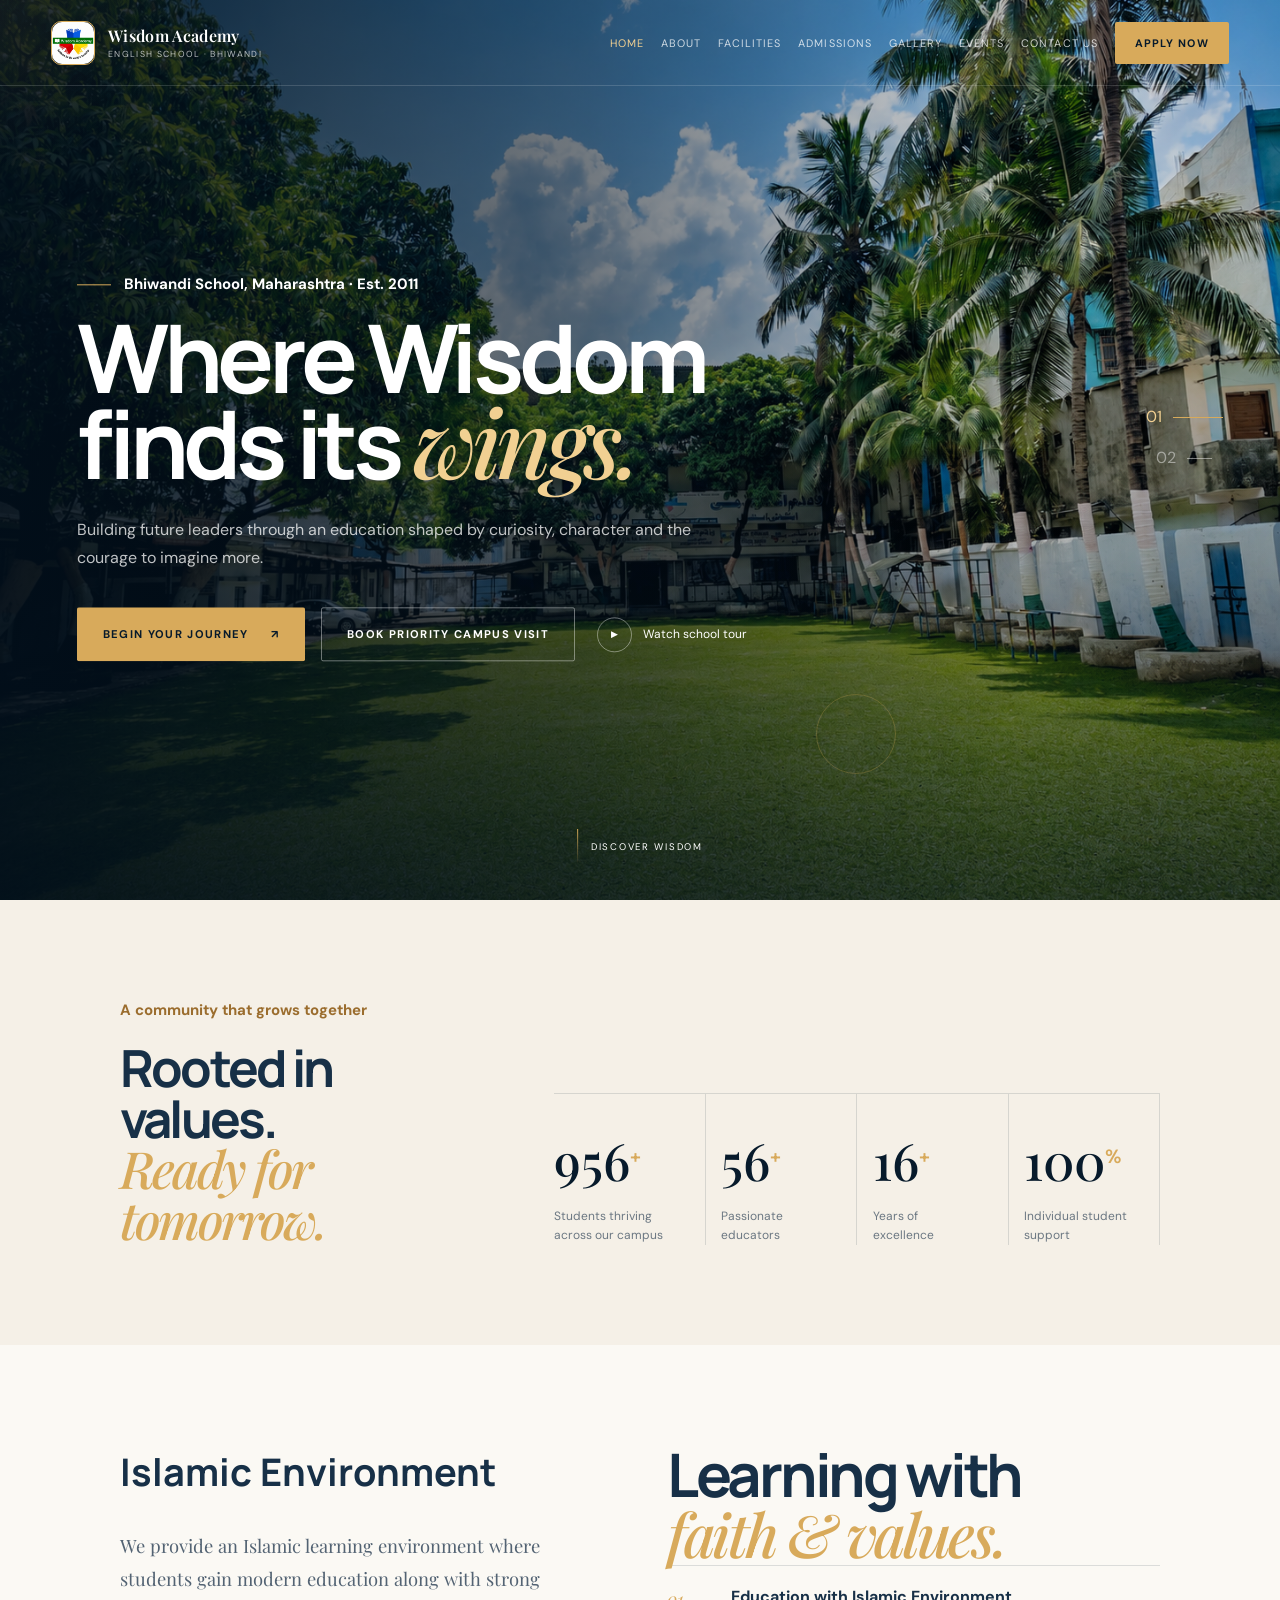
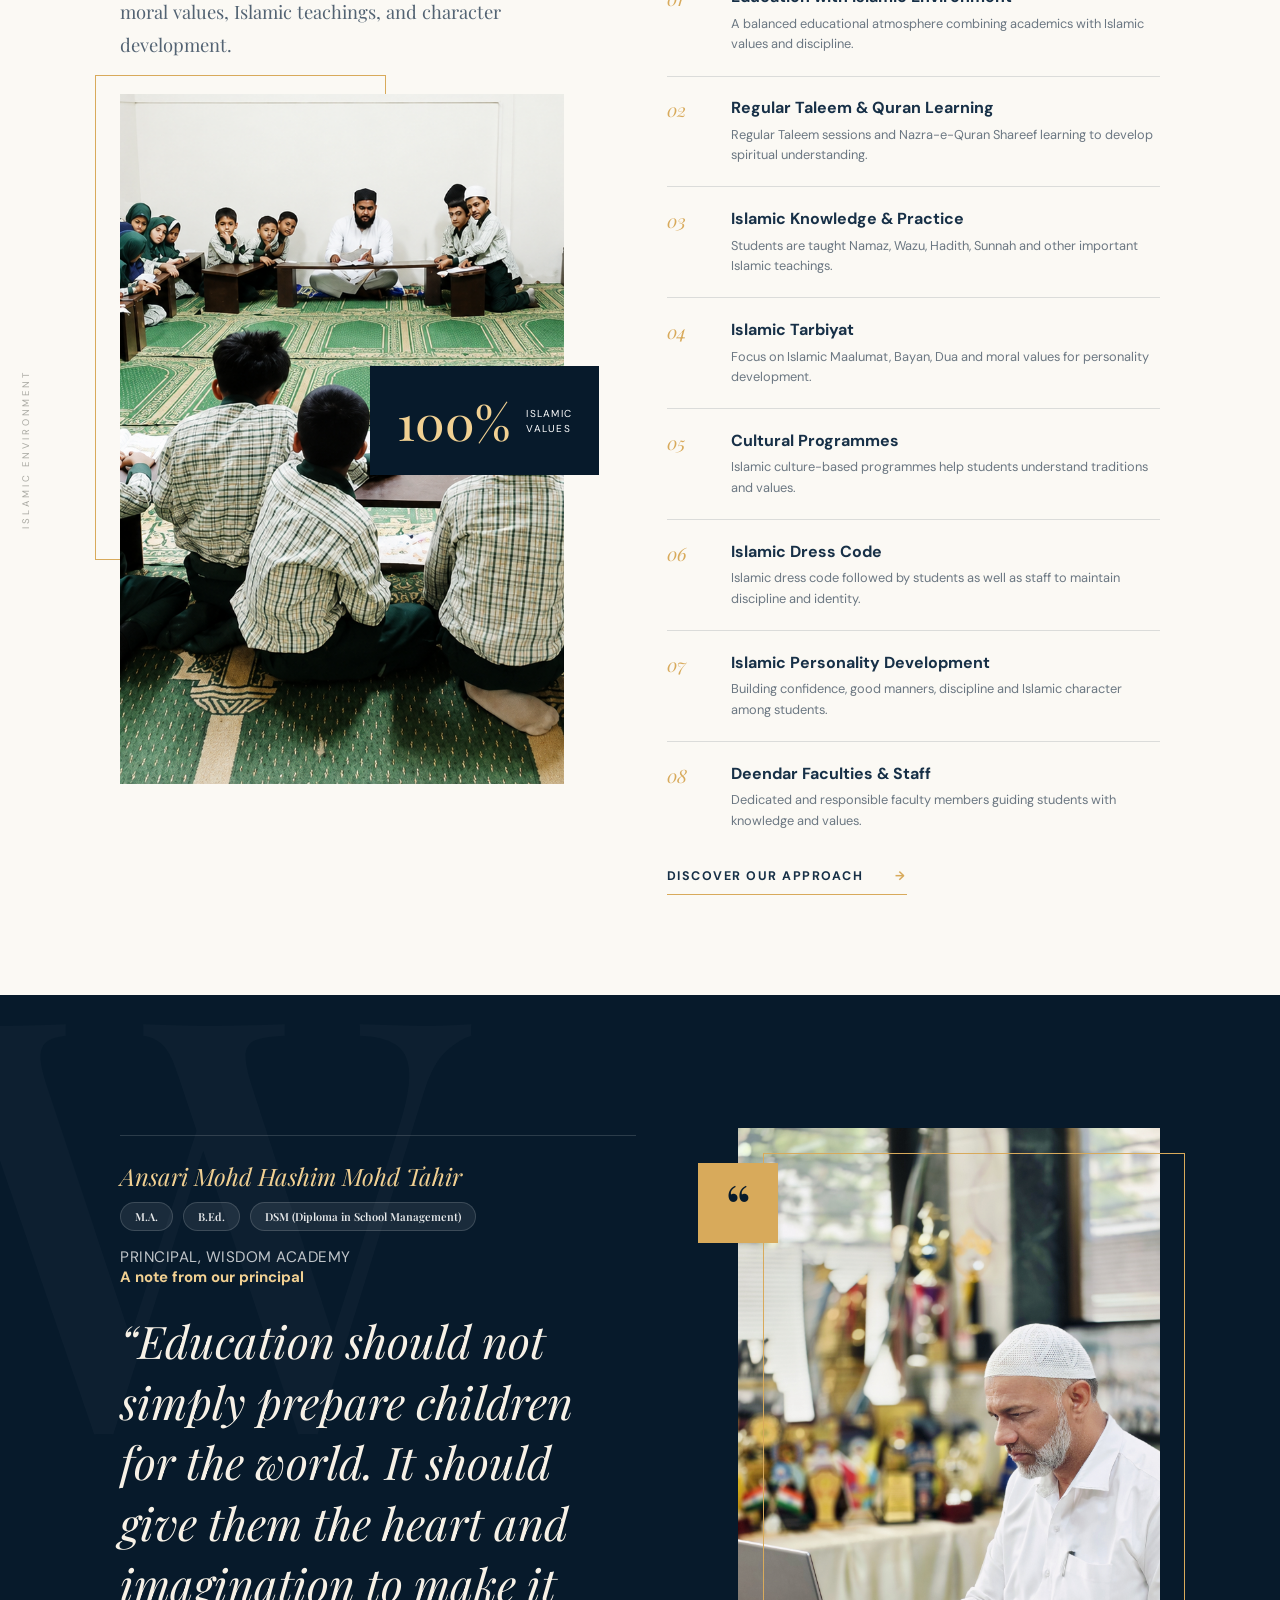
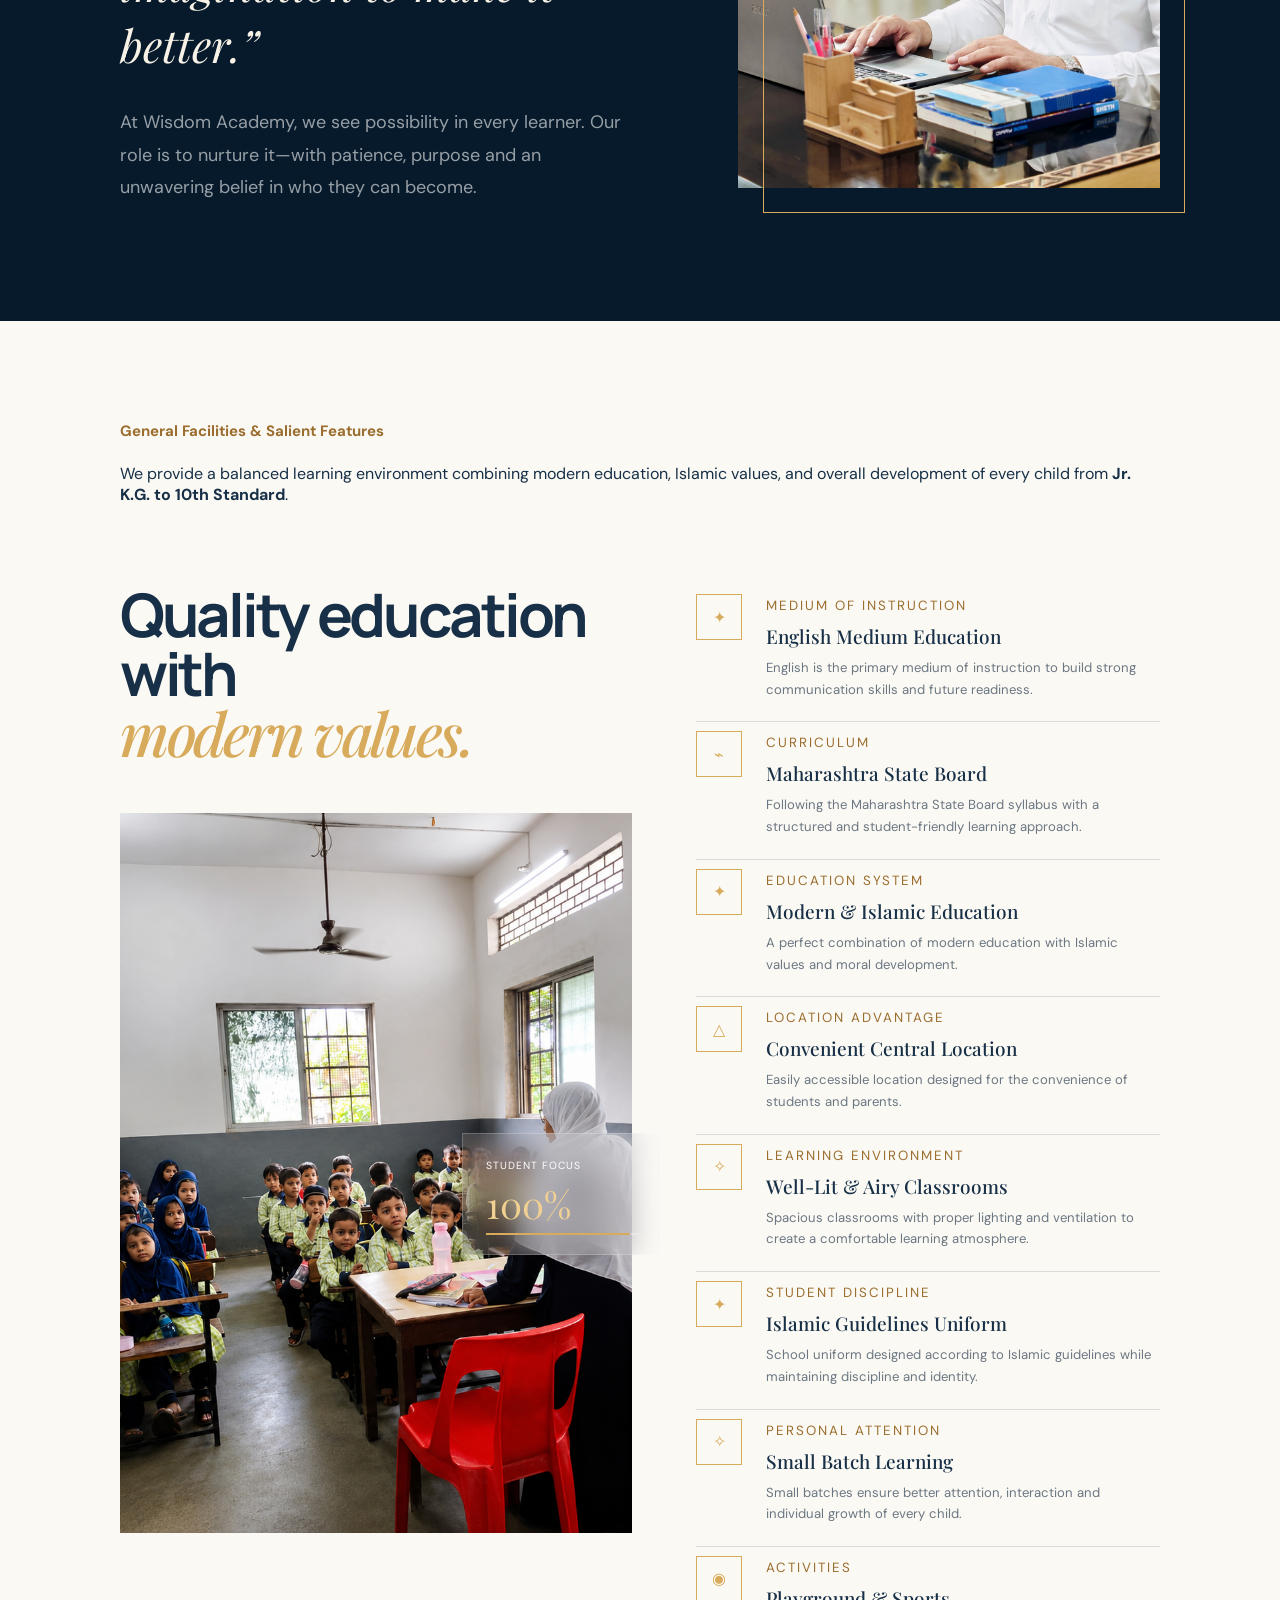
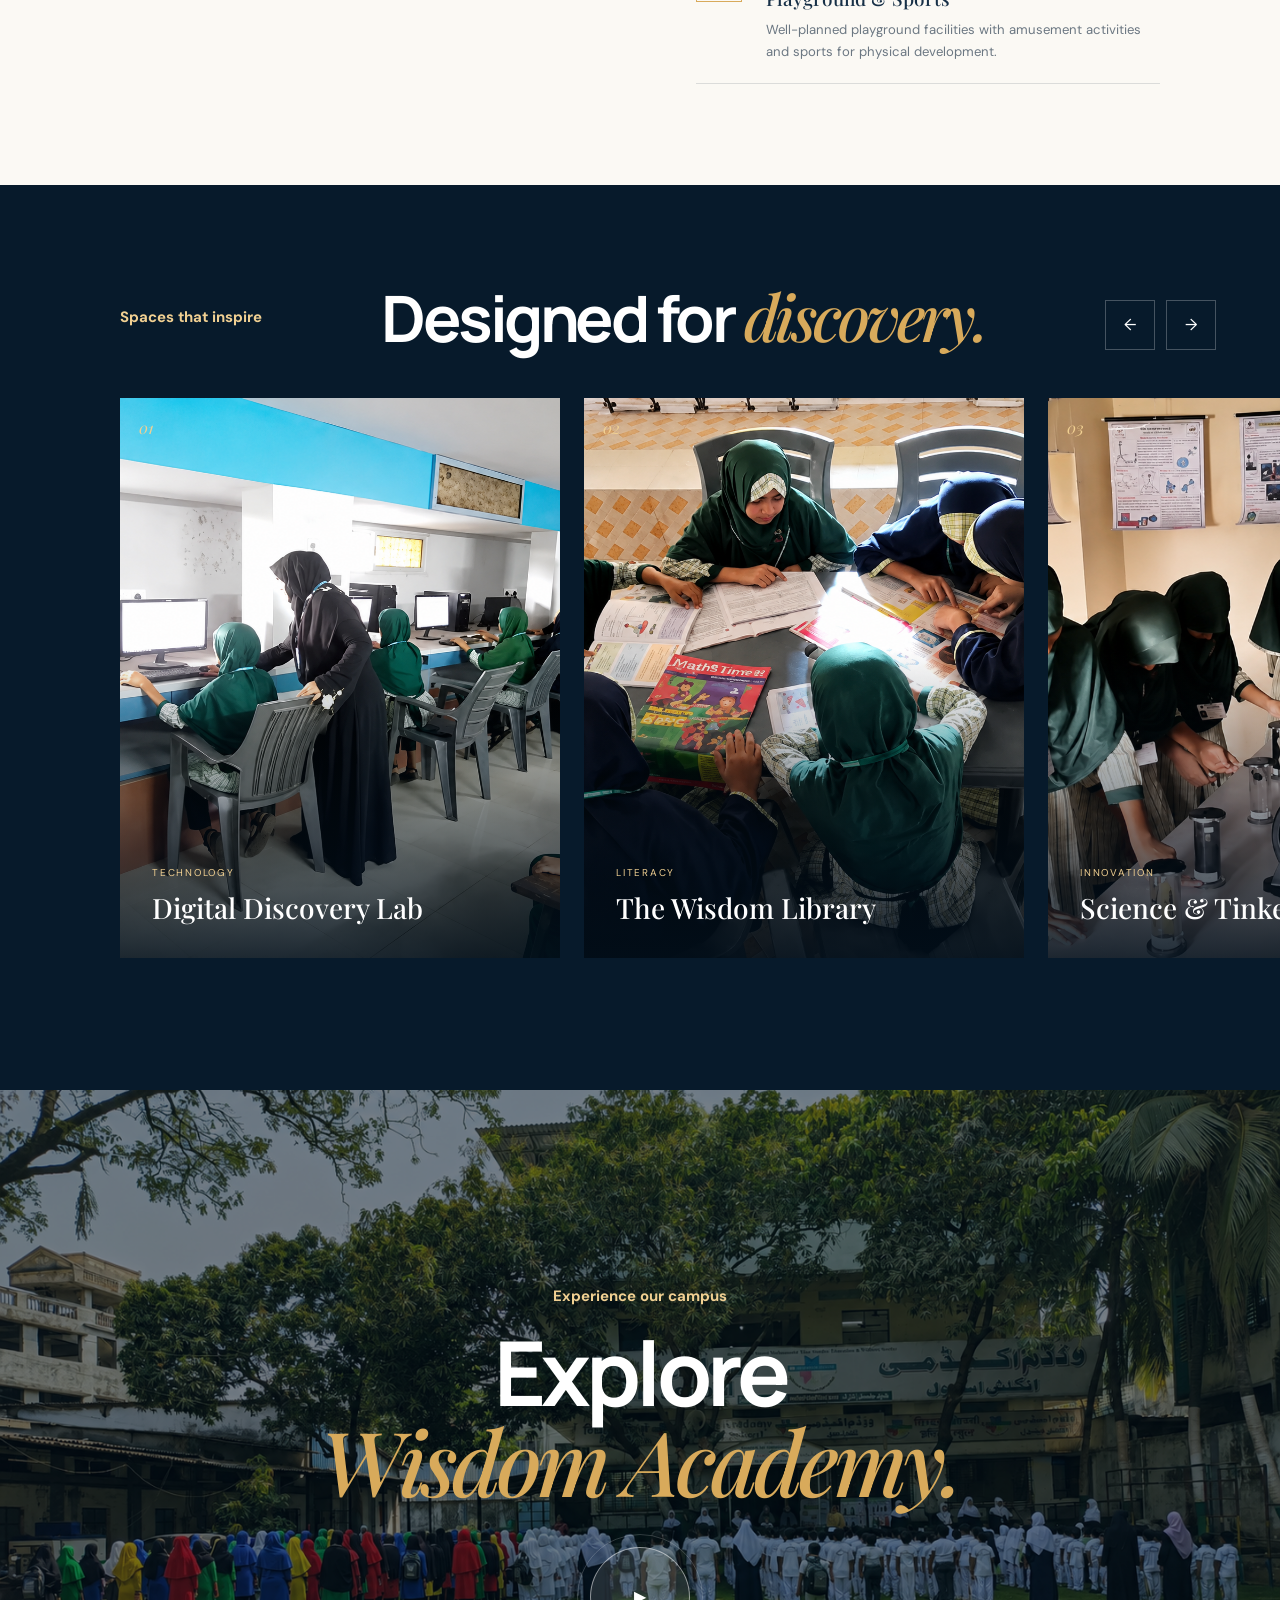
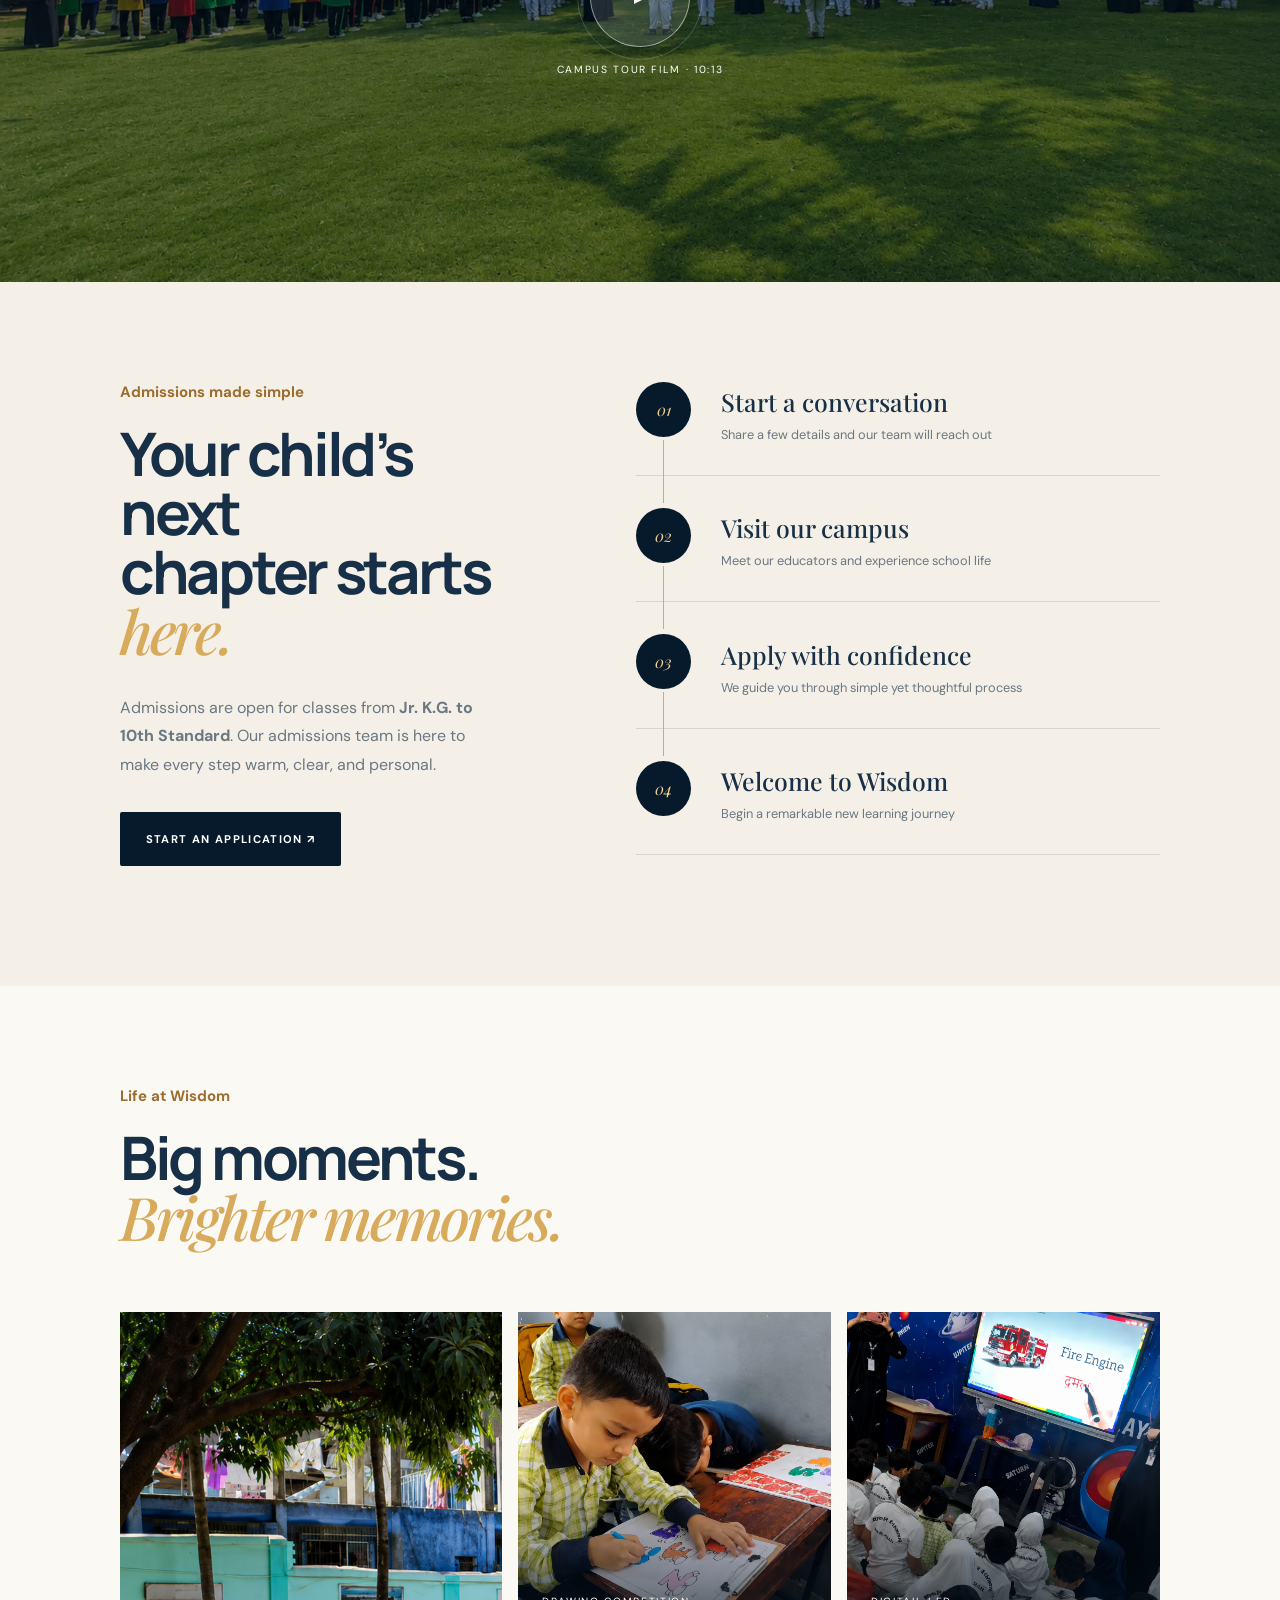
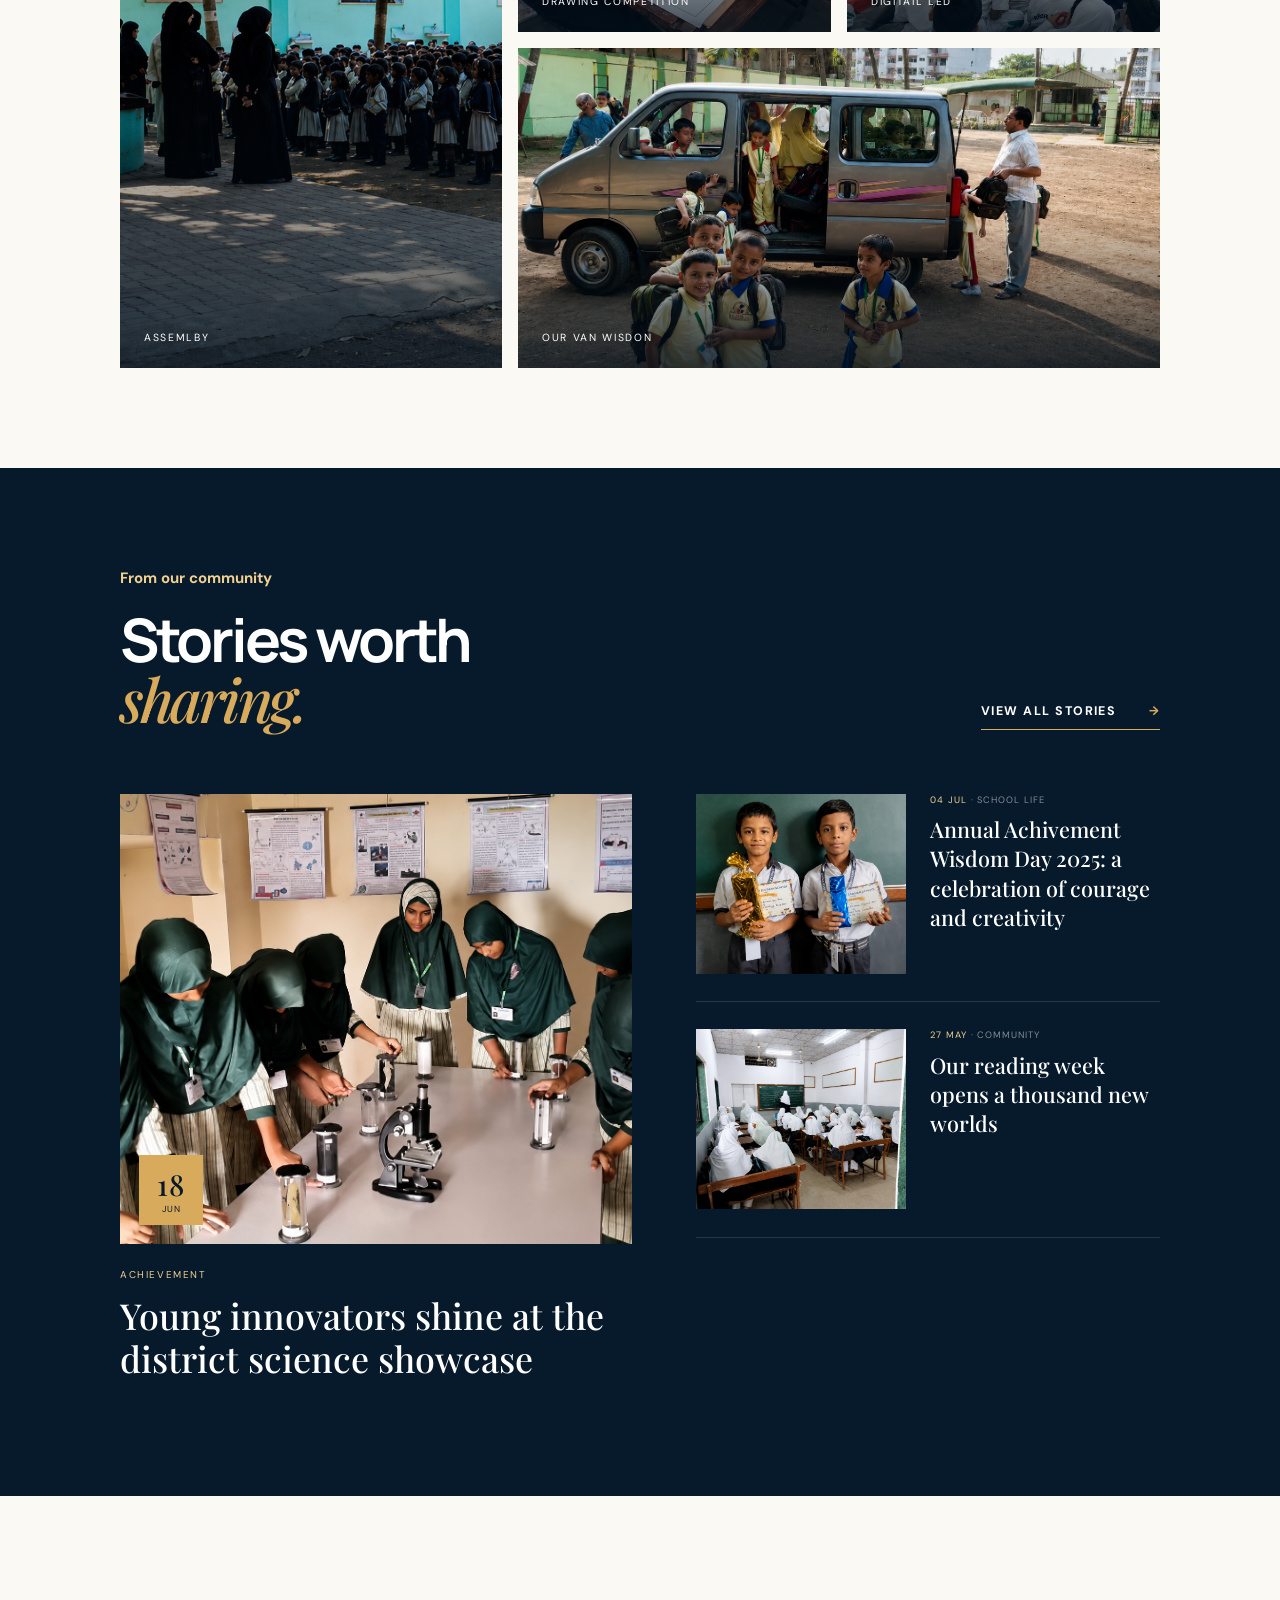
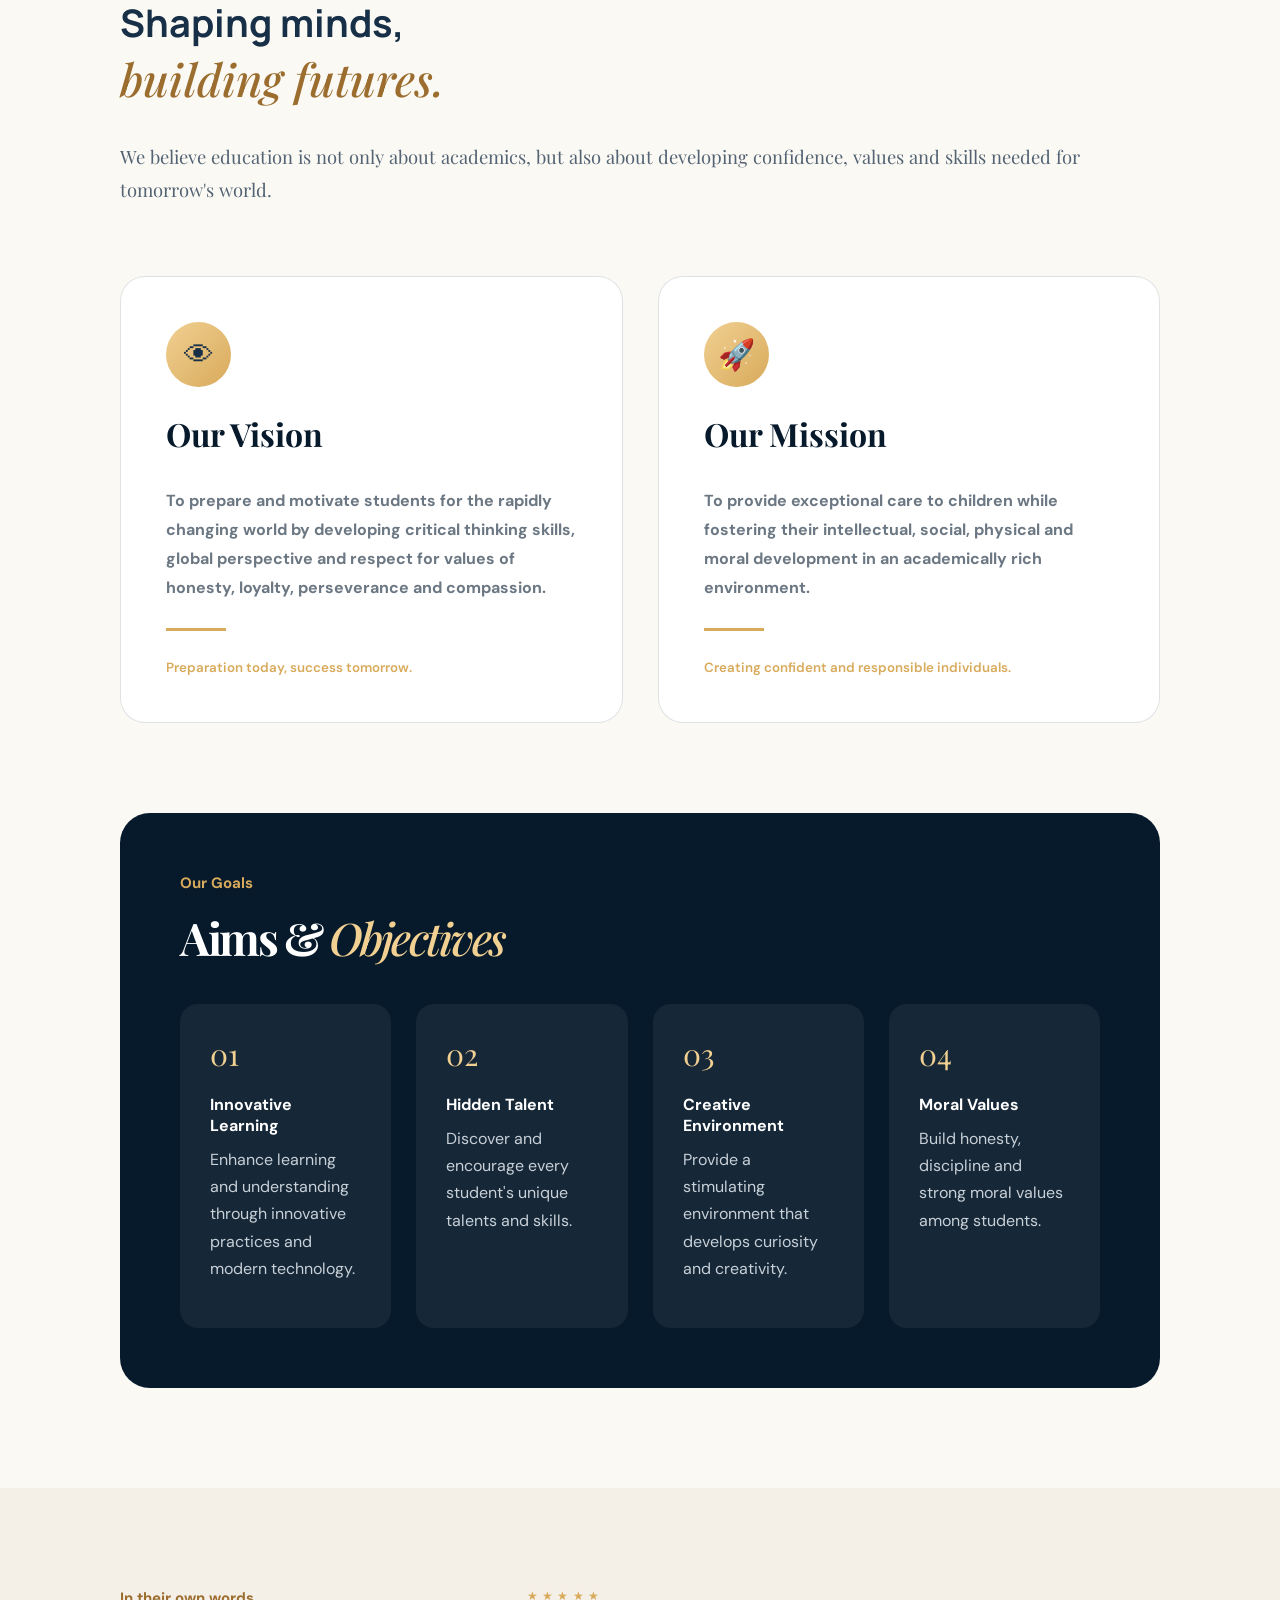
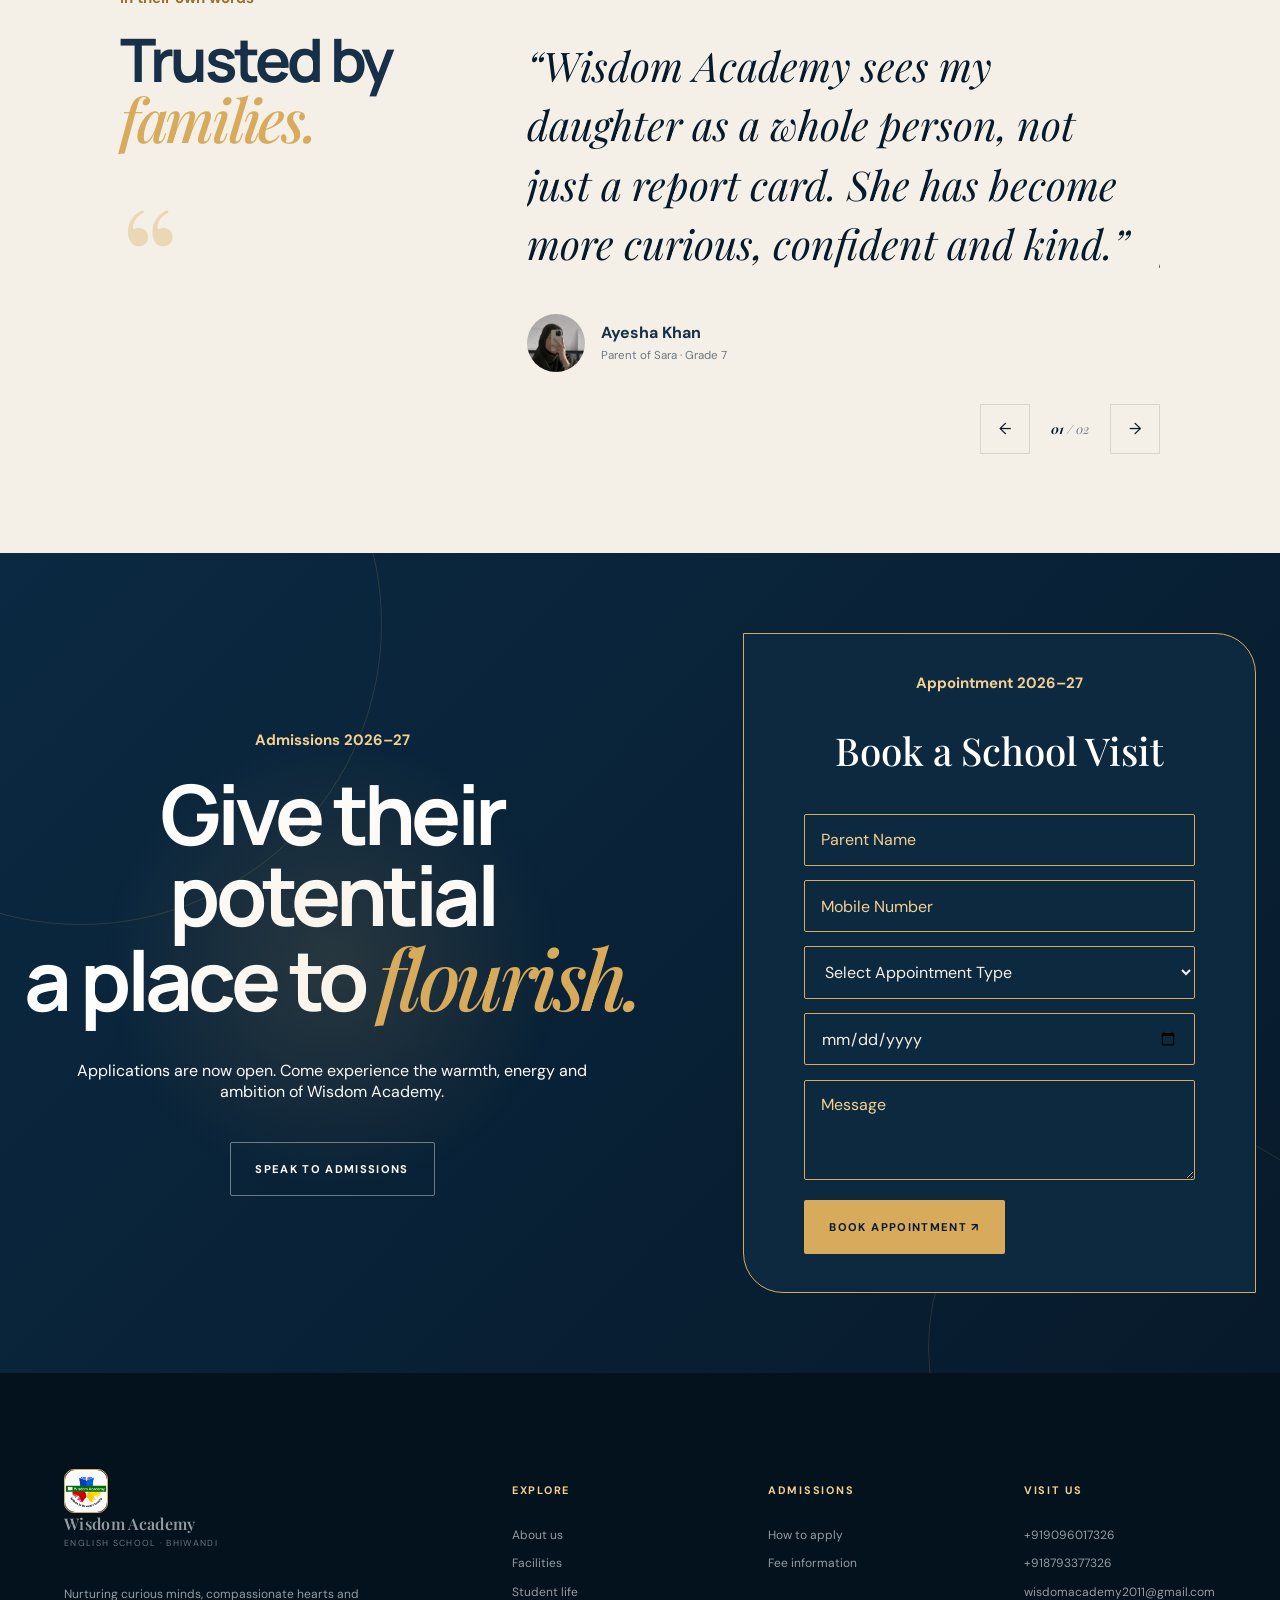
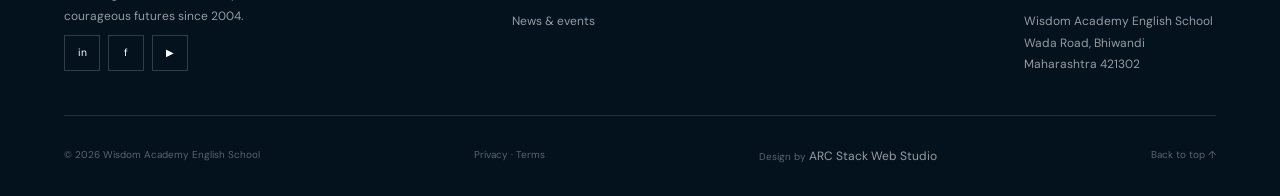
==== commit 04292aa9: "link added" ====
--- a/index.html
+++ b/index.html
@@ -8,6 +8,9 @@
   <meta name="description"
     content="Wisdom Academy English School — an ambitious learning community in Bhiwandi, Maharashtra.">
   <title>Wisdom Academy English School | Bhiwandi</title>
+   <!-- Website Favicon / School Logo -->
+  <link rel="icon" type="image/jpeg" href="assets/school-logo.jpeg">
+
   <link rel="preconnect" href="https://fonts.googleapis.com">
   <link rel="preconnect" href="https://fonts.gstatic.com" crossorigin>
   <link
@@ -26,7 +29,7 @@
     </a>
     <button class="menu-toggle" aria-label="Open menu" aria-expanded="false"><span></span><span></span></button>
     <nav class="nav" aria-label="Main navigation">
-      <a class="active" href="#home">Home</a>
+      <a class="active" href="index.html">Home</a>
       <a href="#about">About</a>
       <a href="#General-Facilities">Facilities</a>
       <a href="#admissions">Admissions</a>
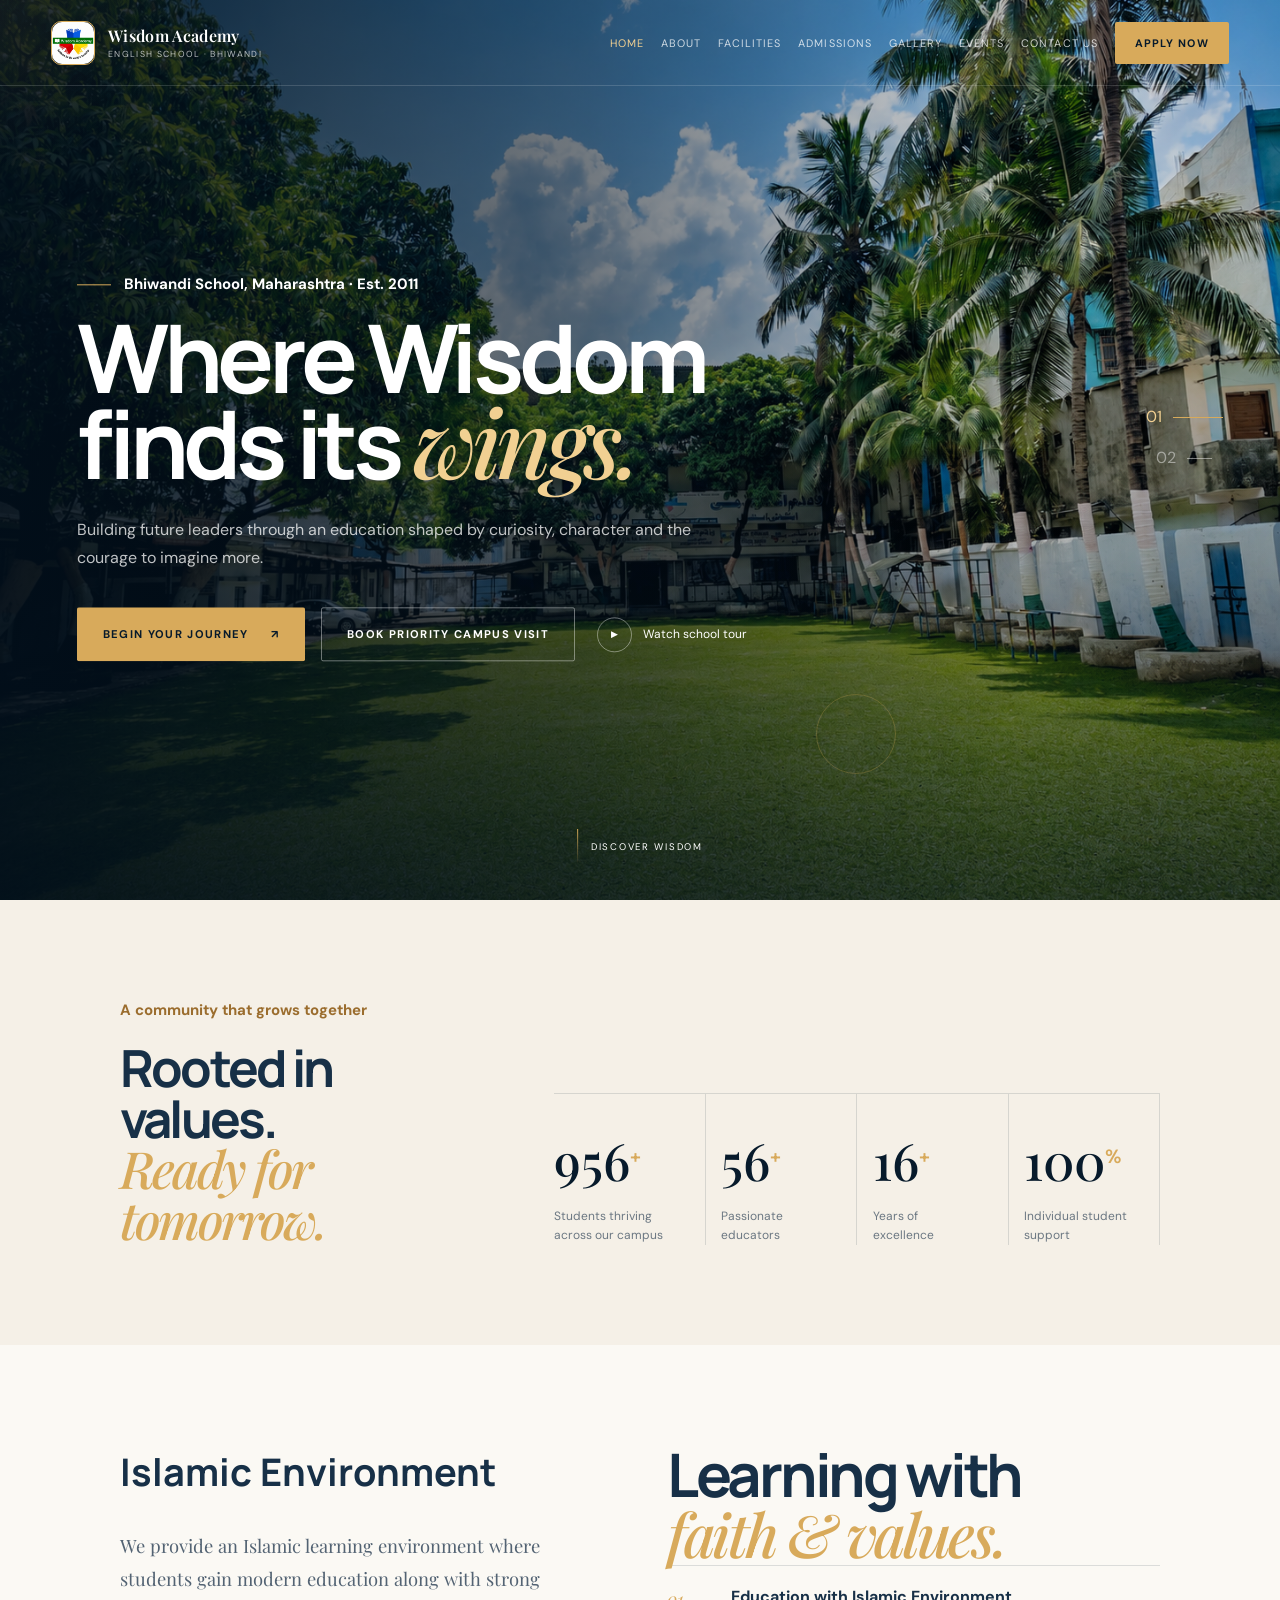
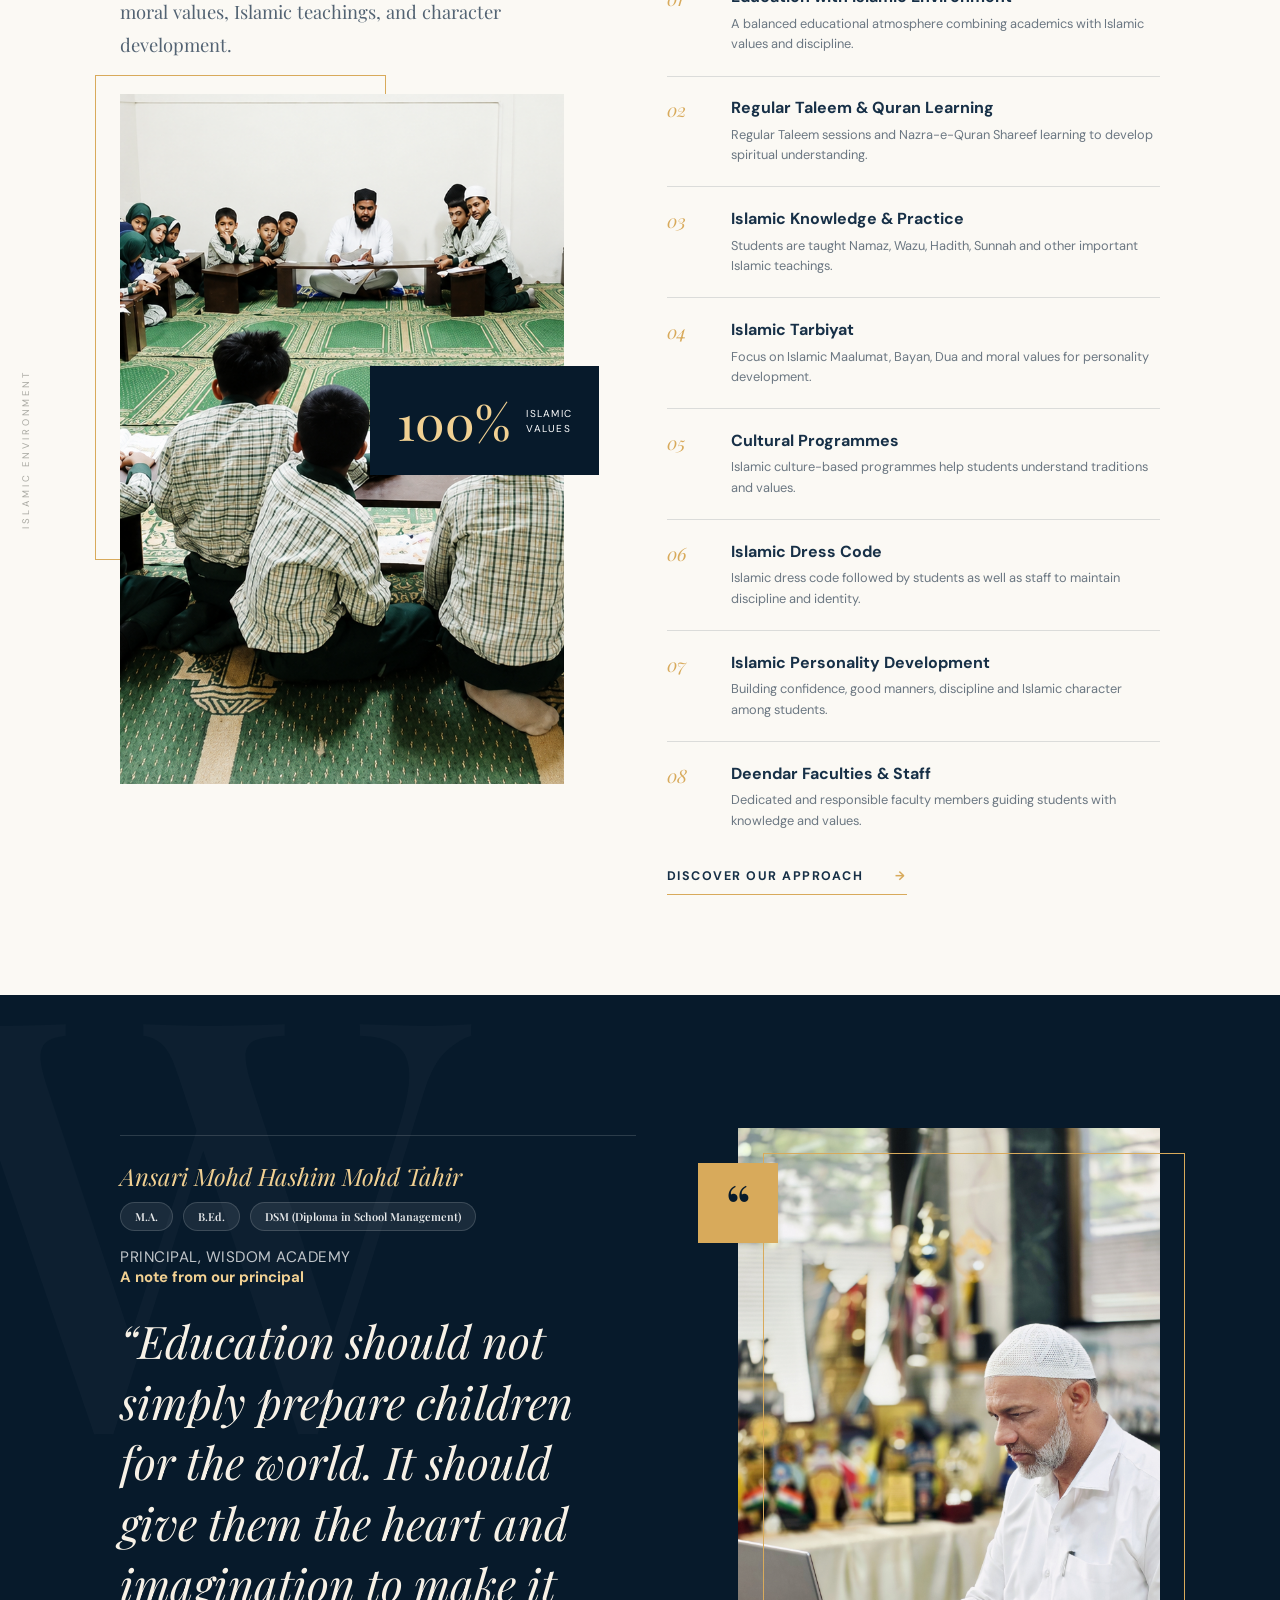
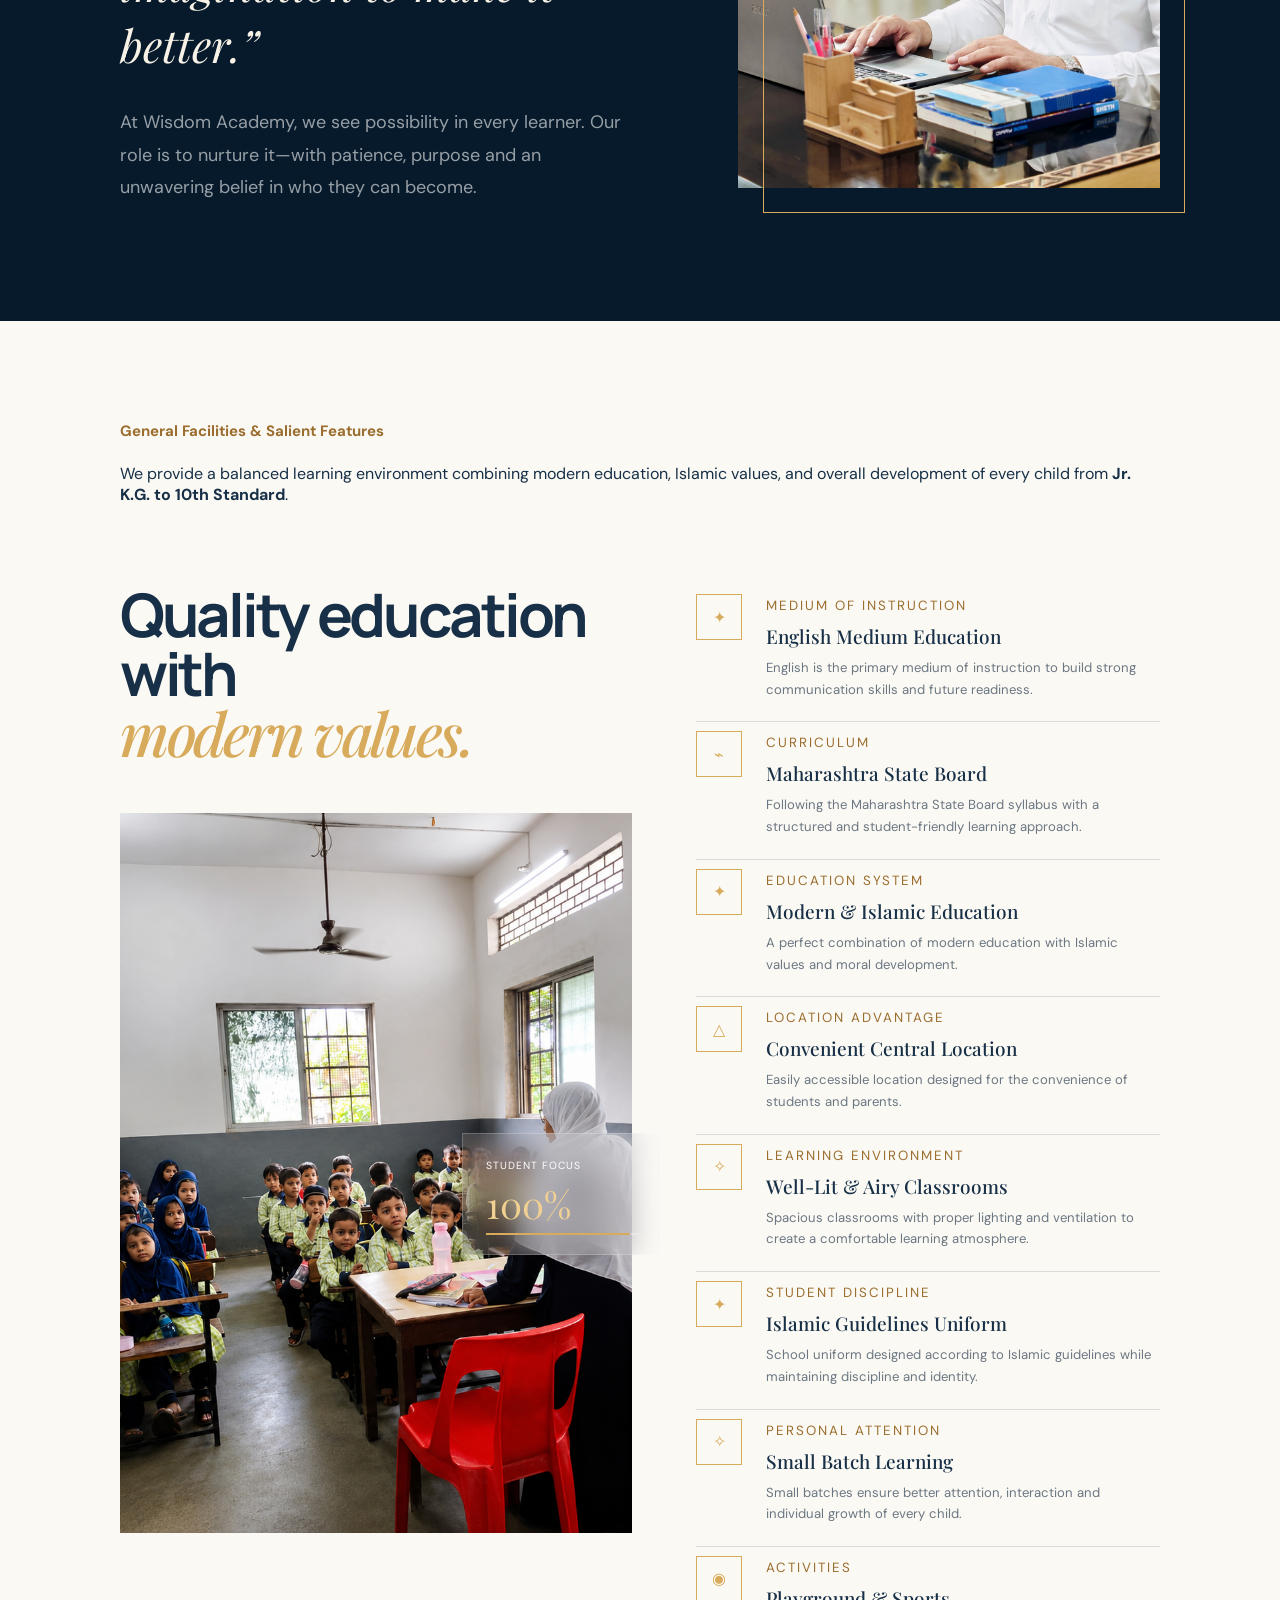
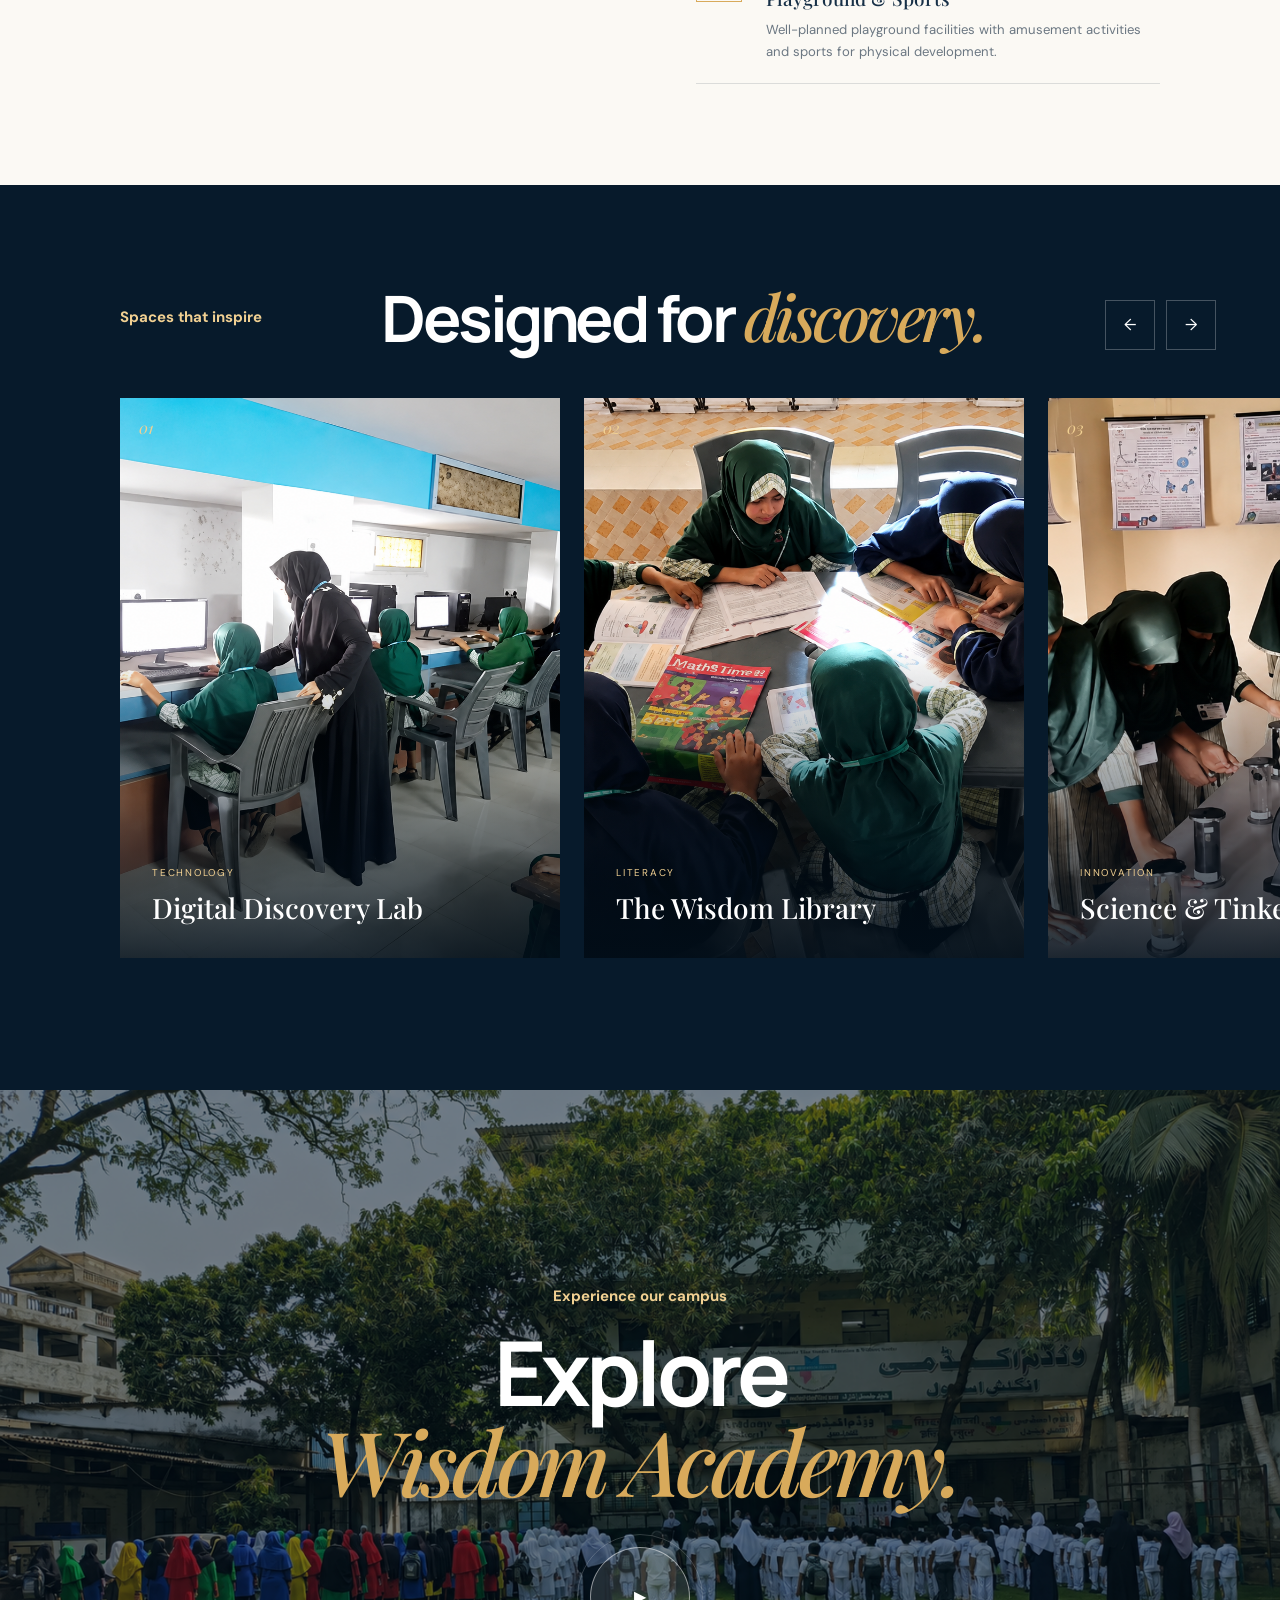
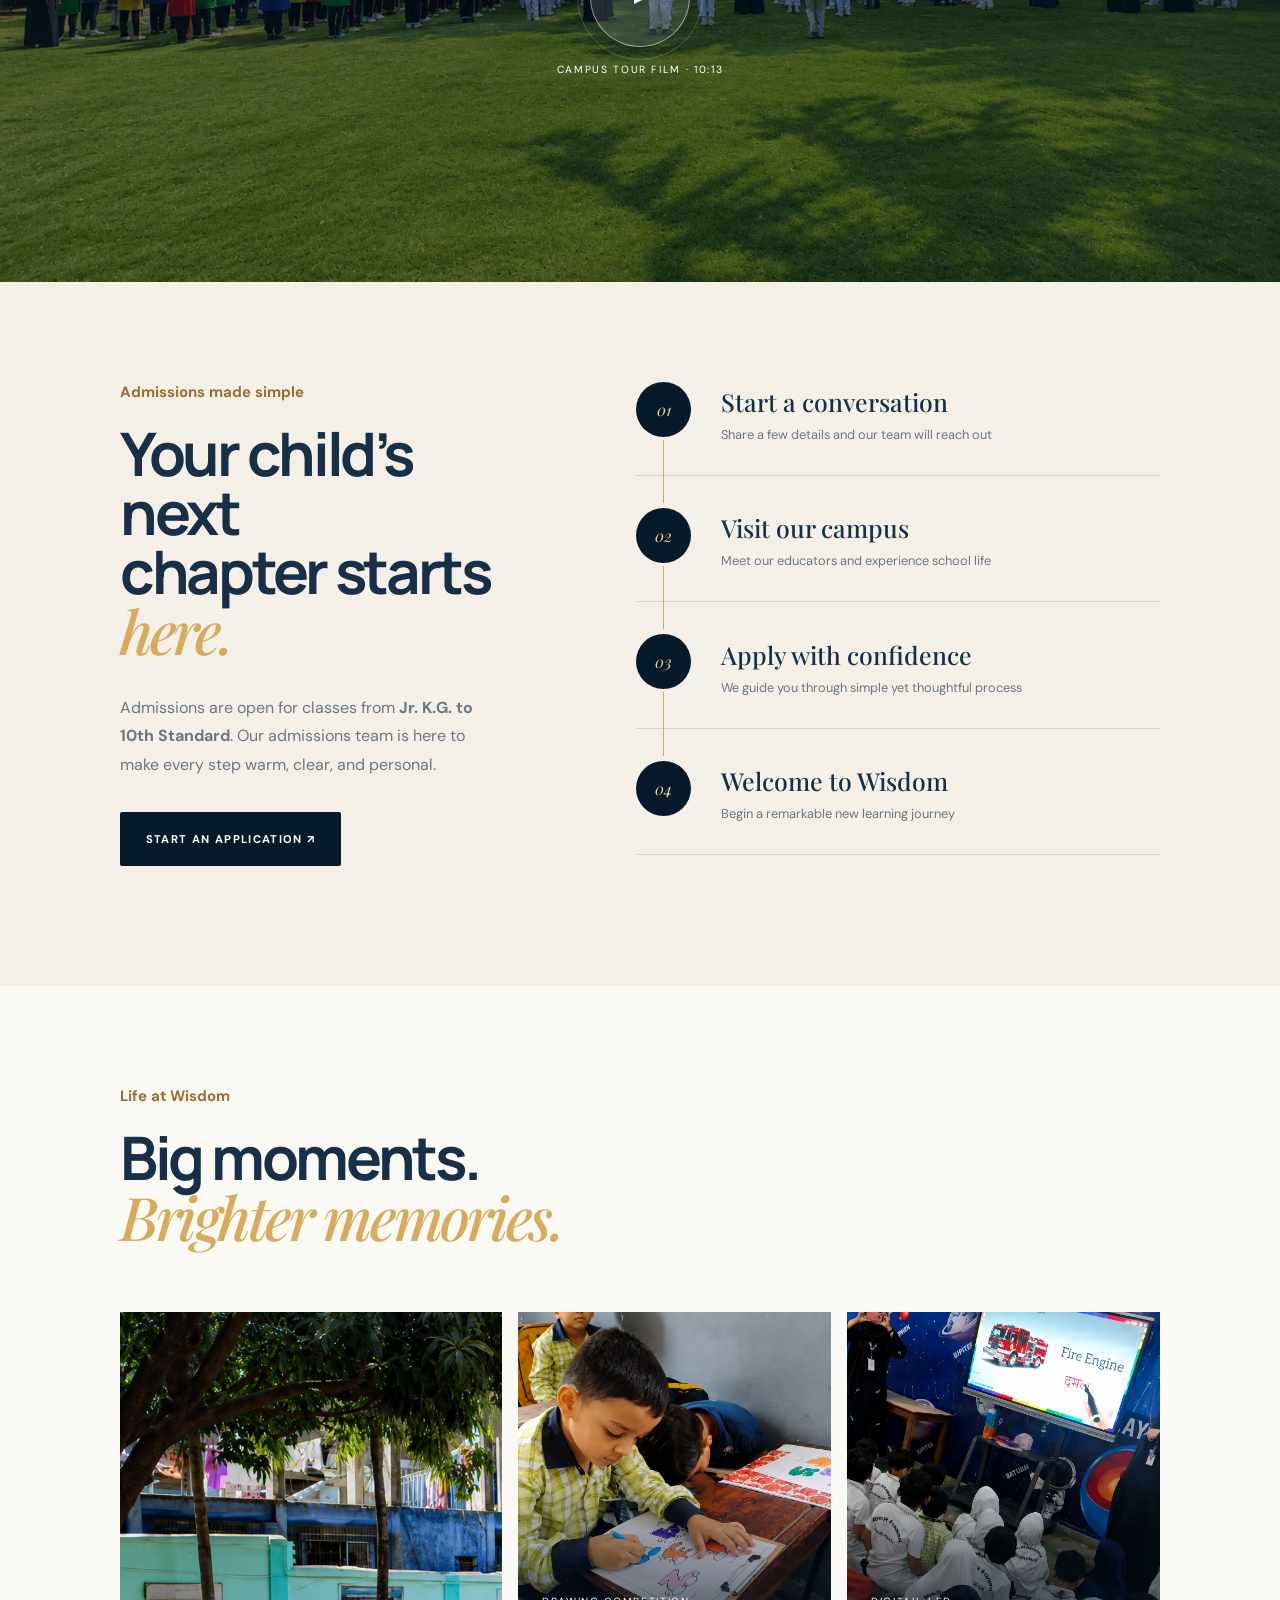
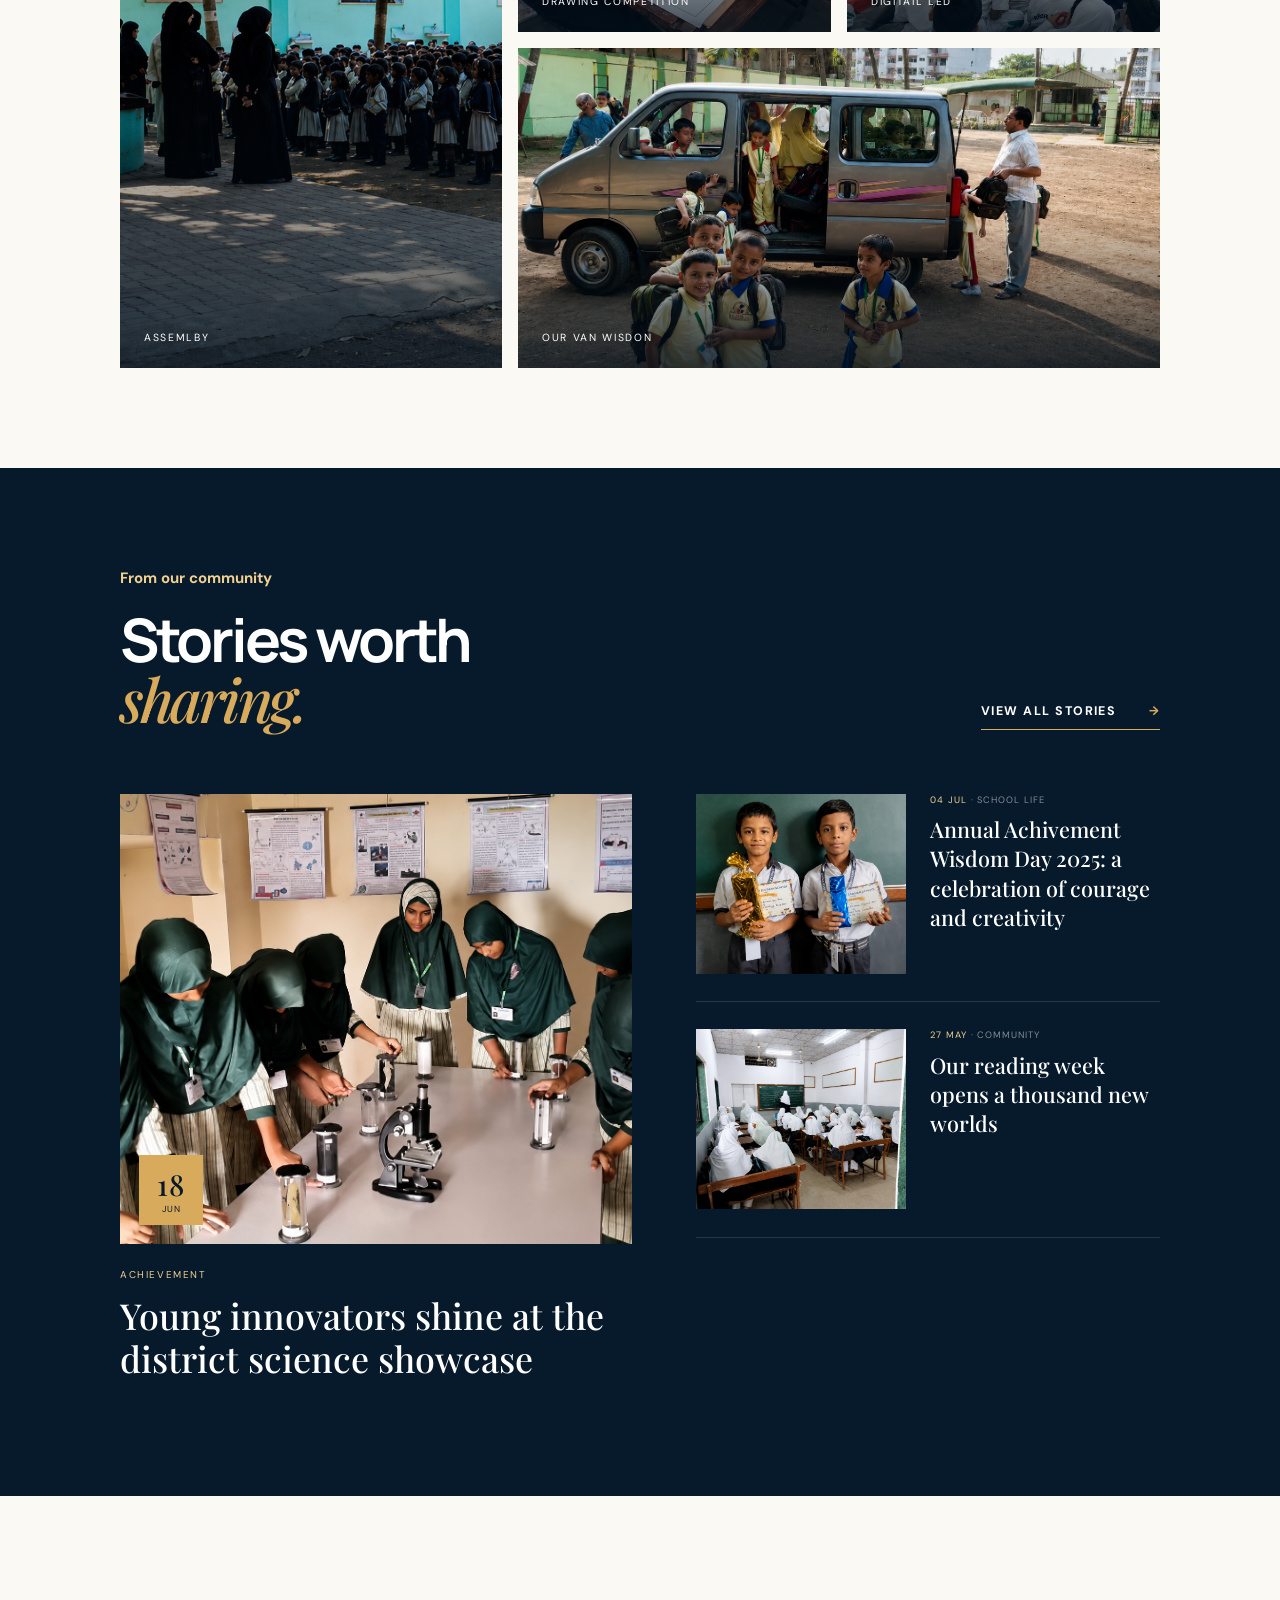
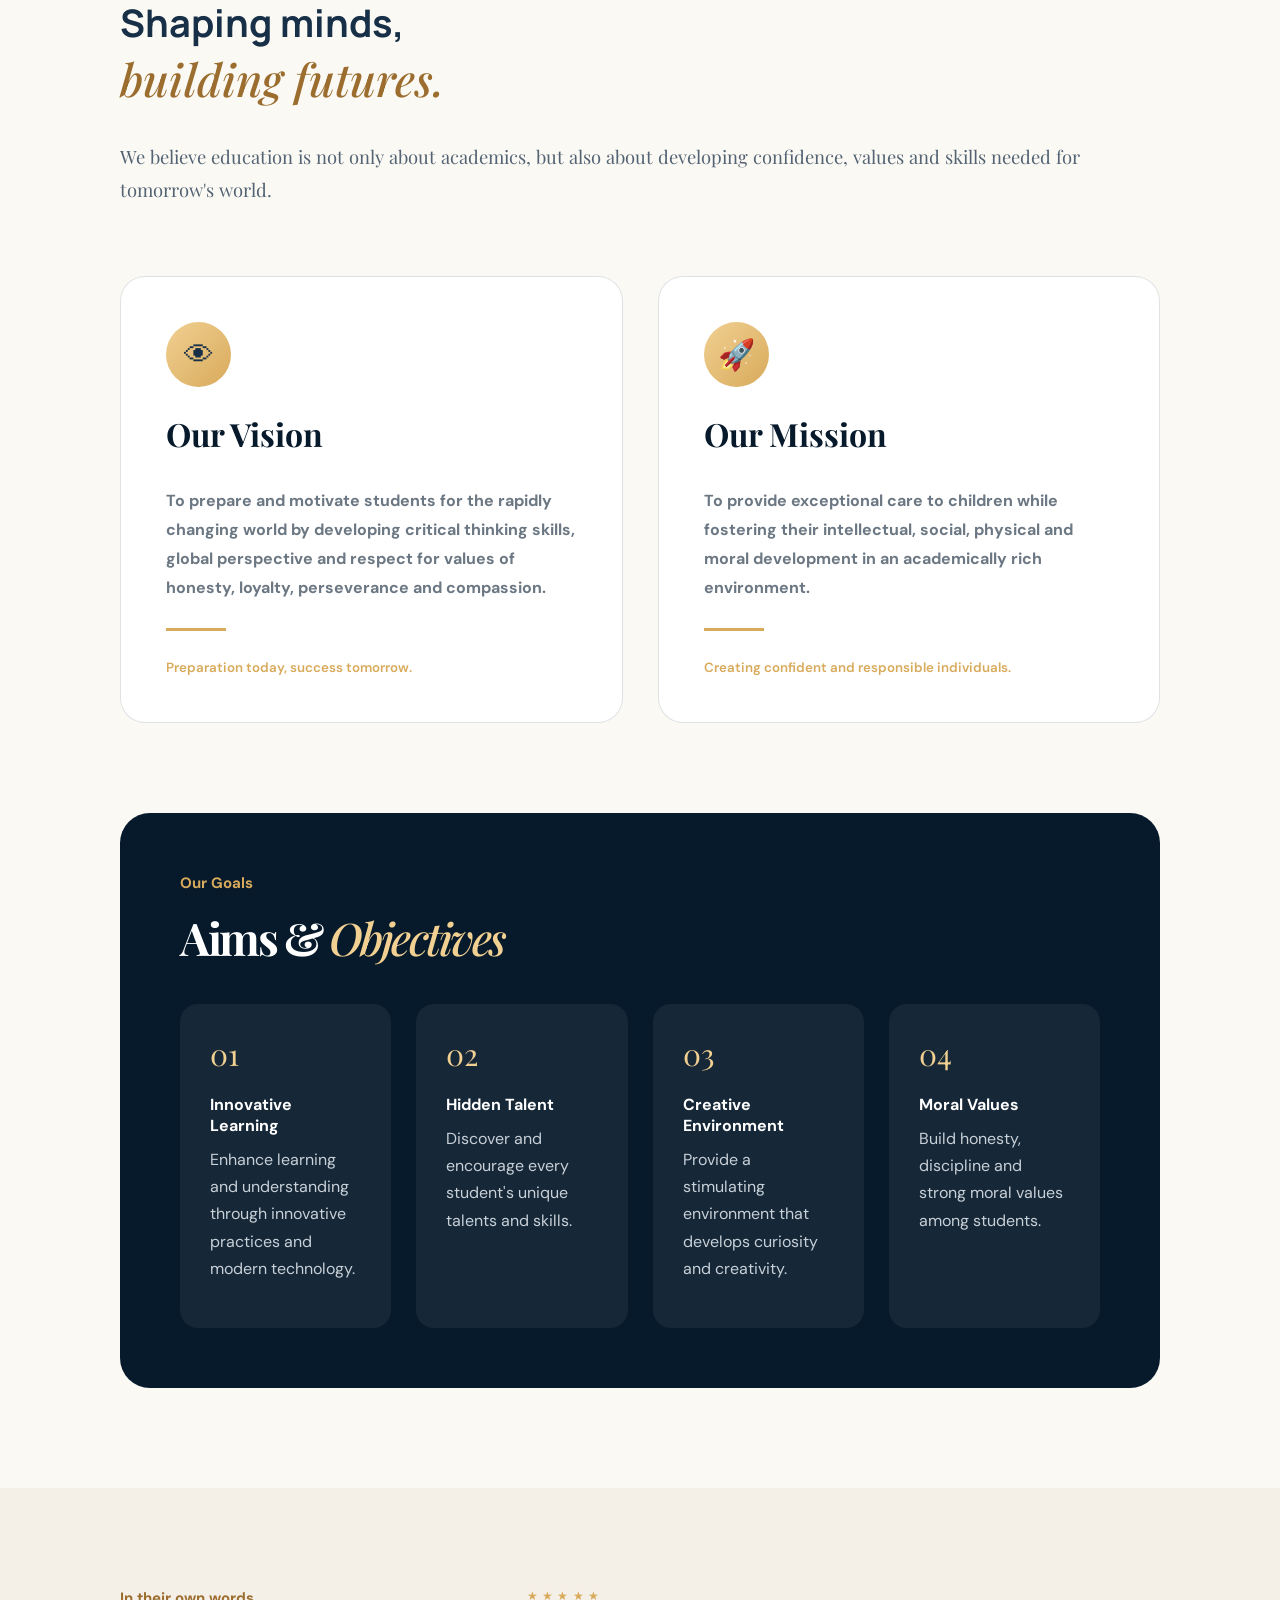
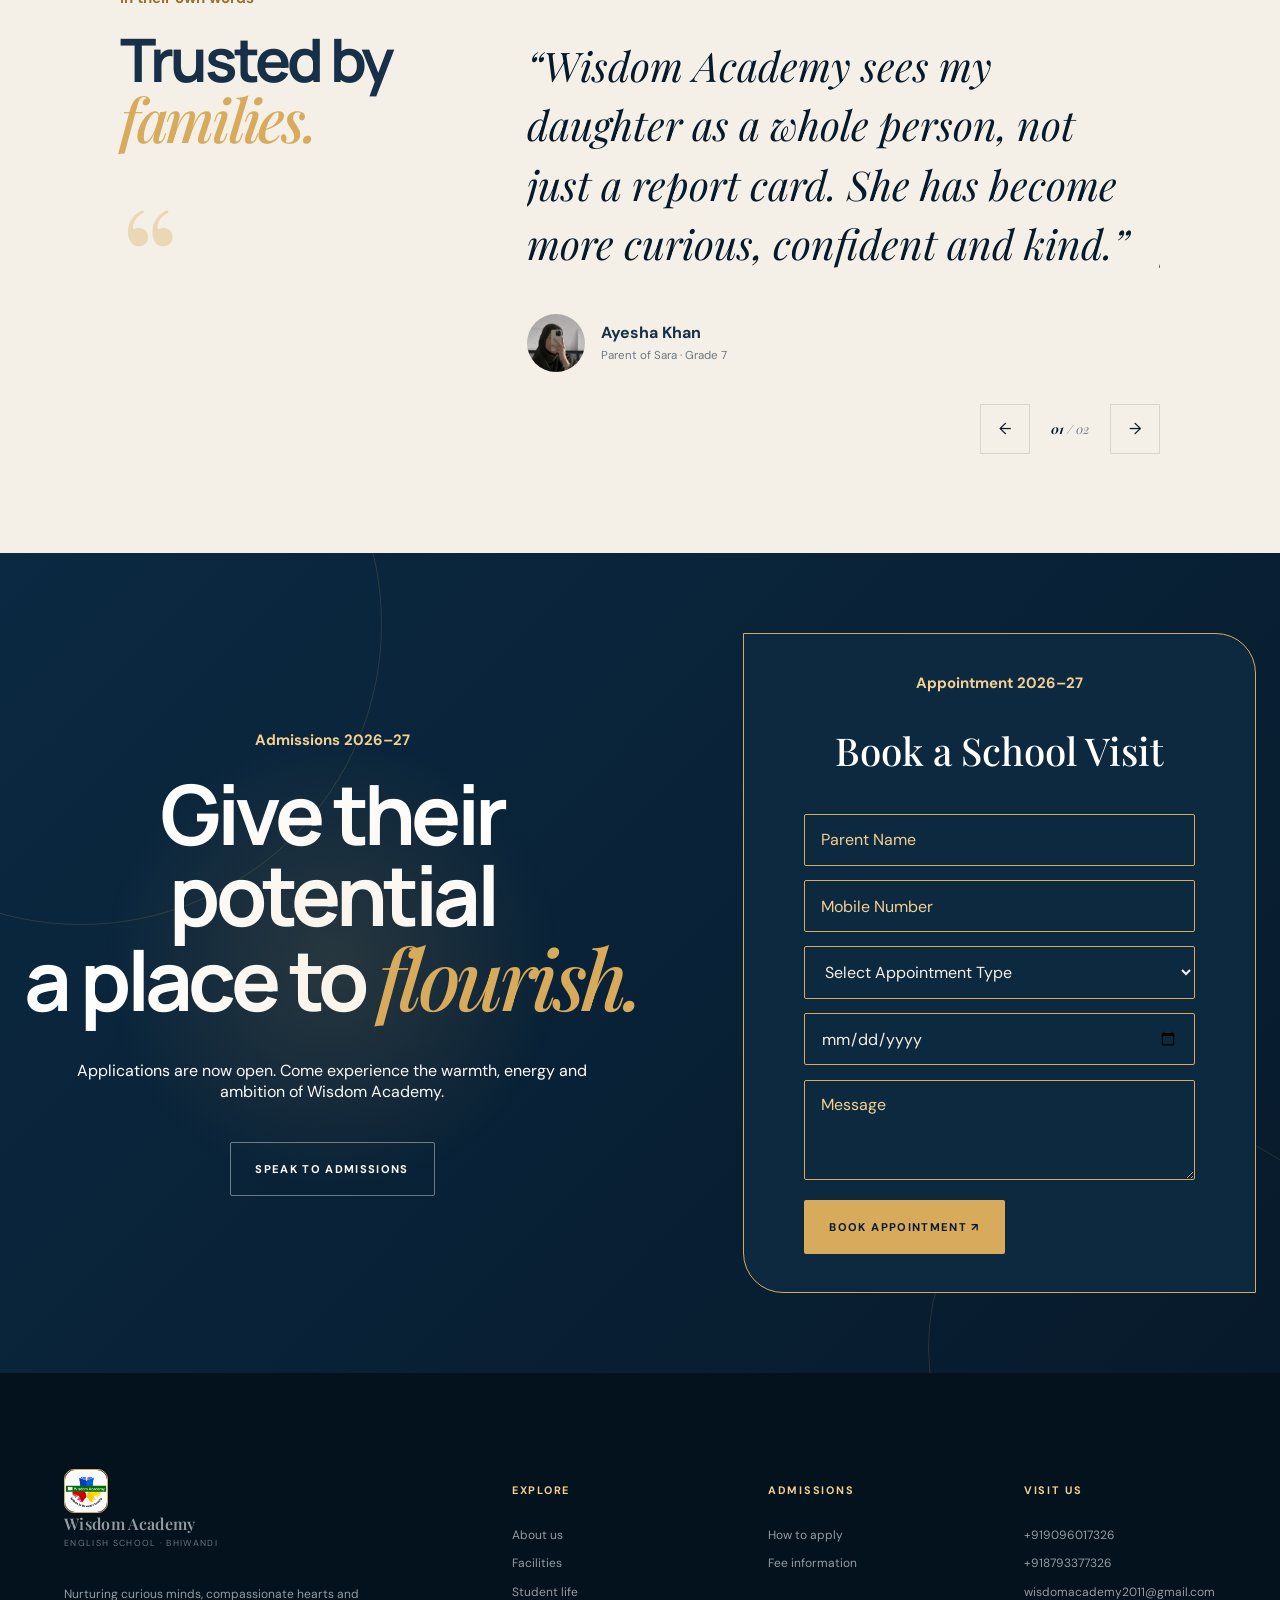
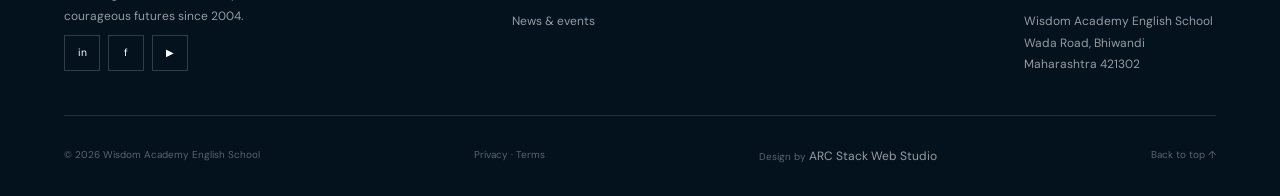
==== commit e51344da: "UI Changes" ====
--- a/index.html
+++ b/index.html
@@ -566,8 +566,8 @@
       </header>
       <div class="event-grid">
         <article class="featured-event reveal-left">
-          <div class="event-image">
-            <img src="assets/Science-Lab-after.png" alt="Student achievement celebration">
+          <div class="event-image Science-Lab">
+            <img src="assets/Science-Lab-after.png" alt="Student Lab Activity">
             <span class="date-badge"><b>18</b> JUN</span>
           </div>
 
--- a/styles.css
+++ b/styles.css
@@ -2653,7 +2653,8 @@
 
     .academic-visual>img {
         max-width: 100%;
-        height: auto
+        height: auto;
+        margin-left:10px;
     }
 
     .floating-score {
@@ -2684,7 +2685,9 @@
 
     .principal-image {
         padding-bottom: 25px;
-        width: 100%
+        width: 100%;
+        margin-right: 20px;
+        
     }
 
     .academic-grid {
@@ -2702,6 +2705,12 @@
         padding: 5.5rem 1.25rem
     }
 
+    .Science-Lab img {
+        margin-left: 25px;
+    }
+
+   
+
 }
 
 @media (max-width:512px) {
@@ -2711,6 +2720,10 @@
 
     .about {
         gap: 260px;
+    }
+
+    .Science-Lab img {
+        margin-left: 25px;
     }
 }
 
@@ -2720,4 +2733,12 @@
         right: -22px;
         bottom: 10px;
     }
+}
+
+@media (max-width: 455px) {
+    .about-image::before {
+        bottom: -40px;
+        left: -4px;
+        width: 80%;
+    }
 }
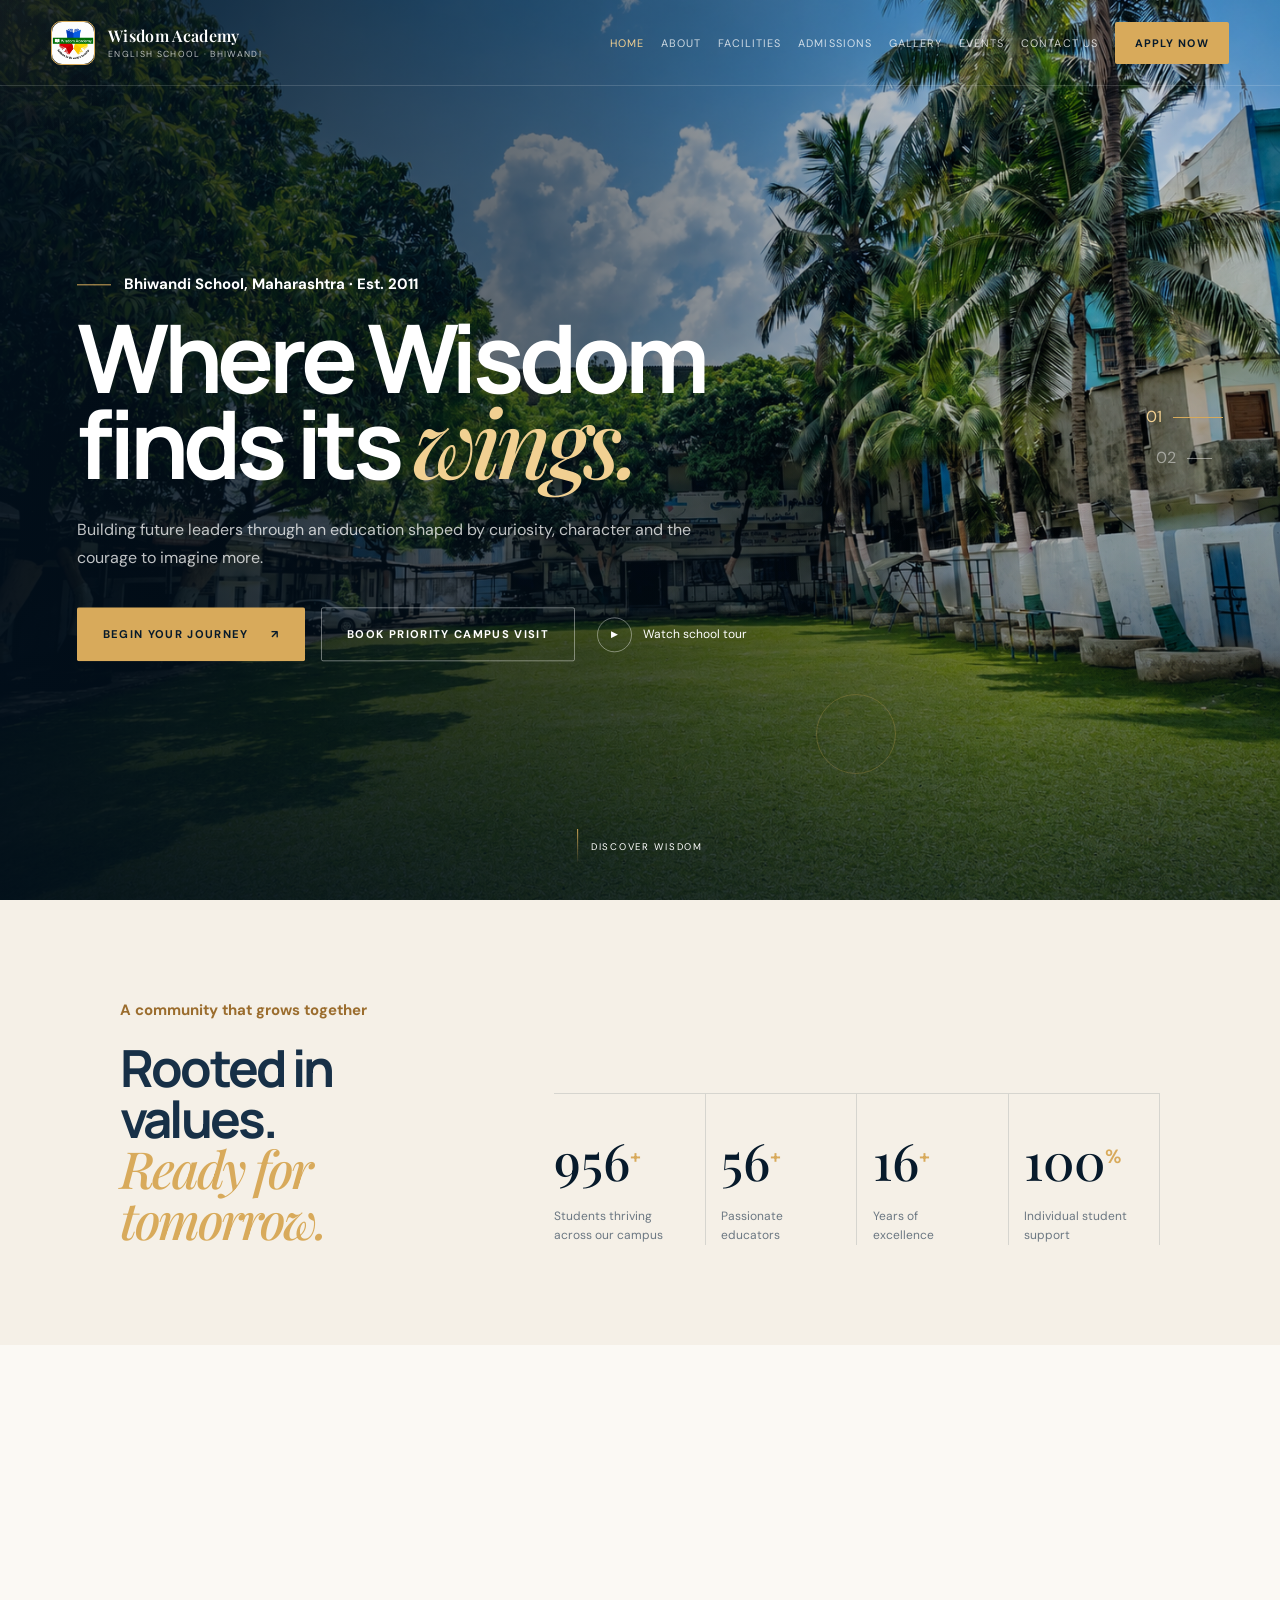
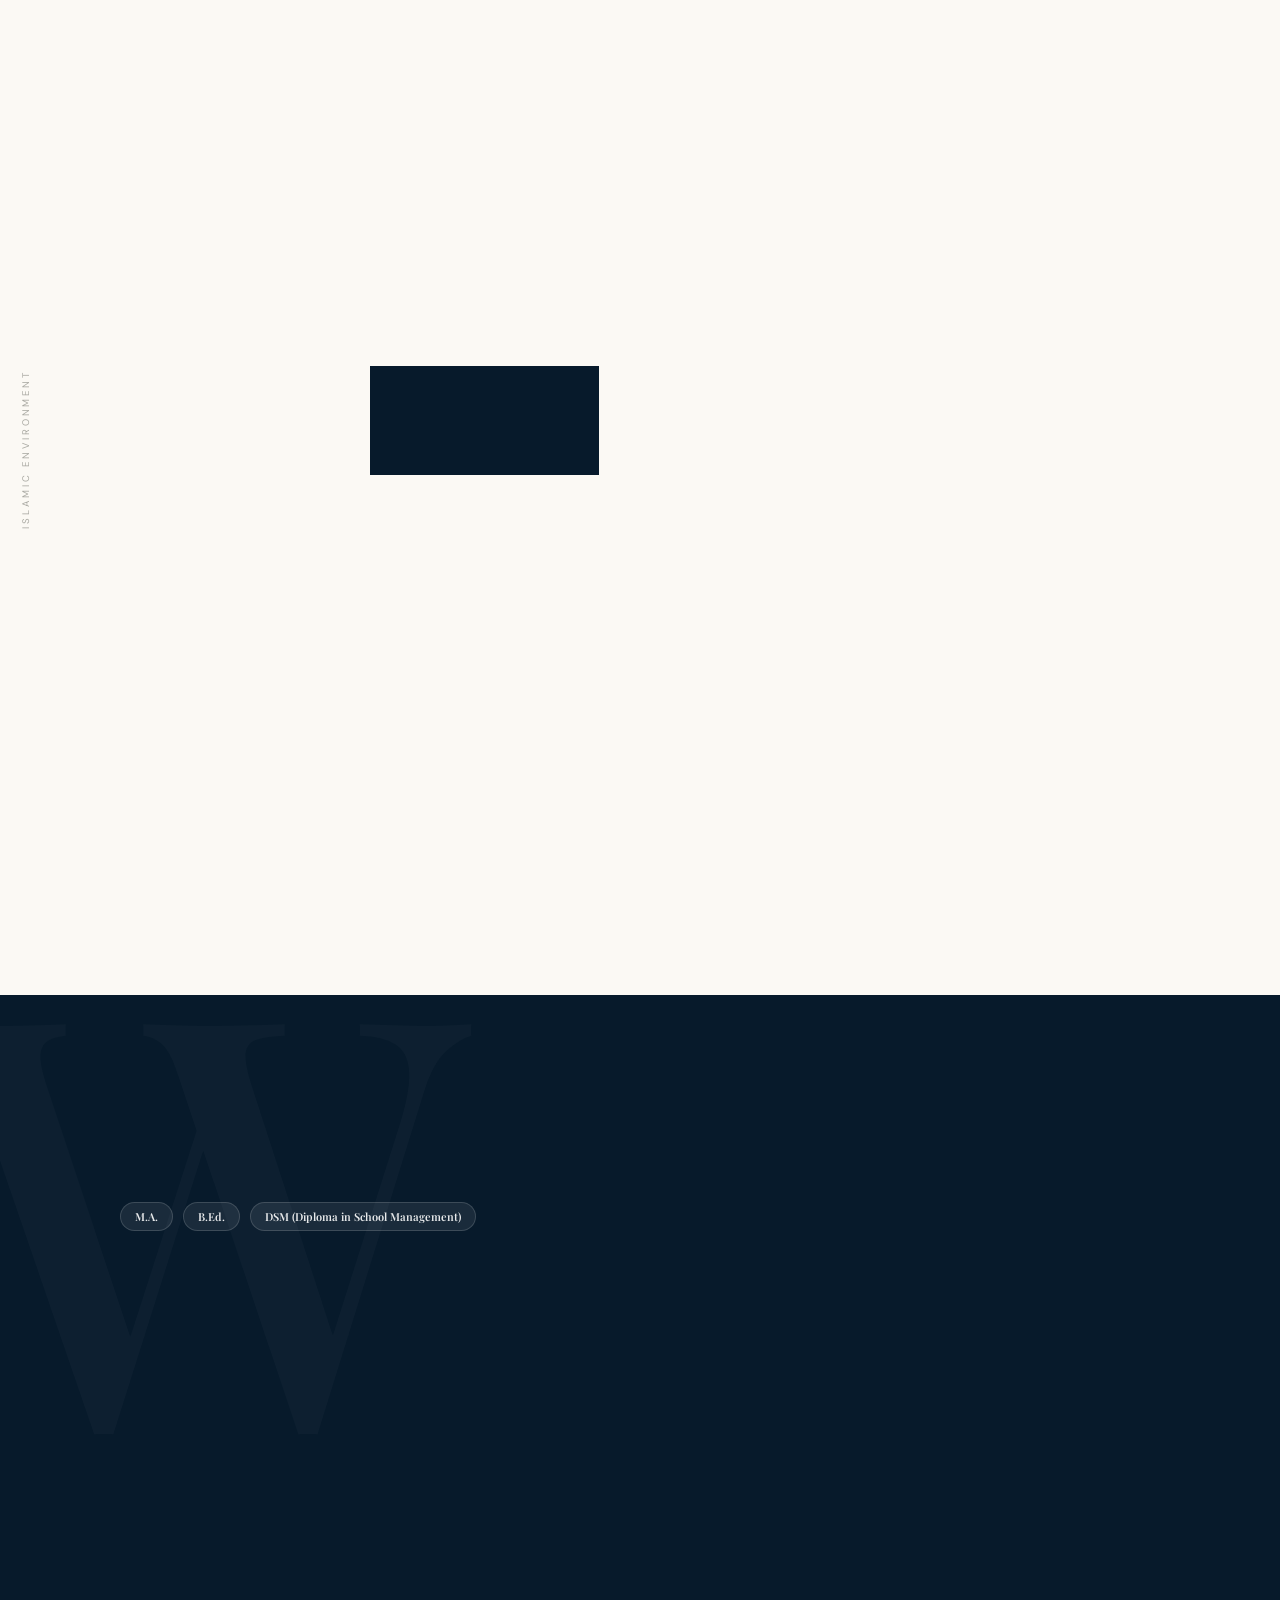
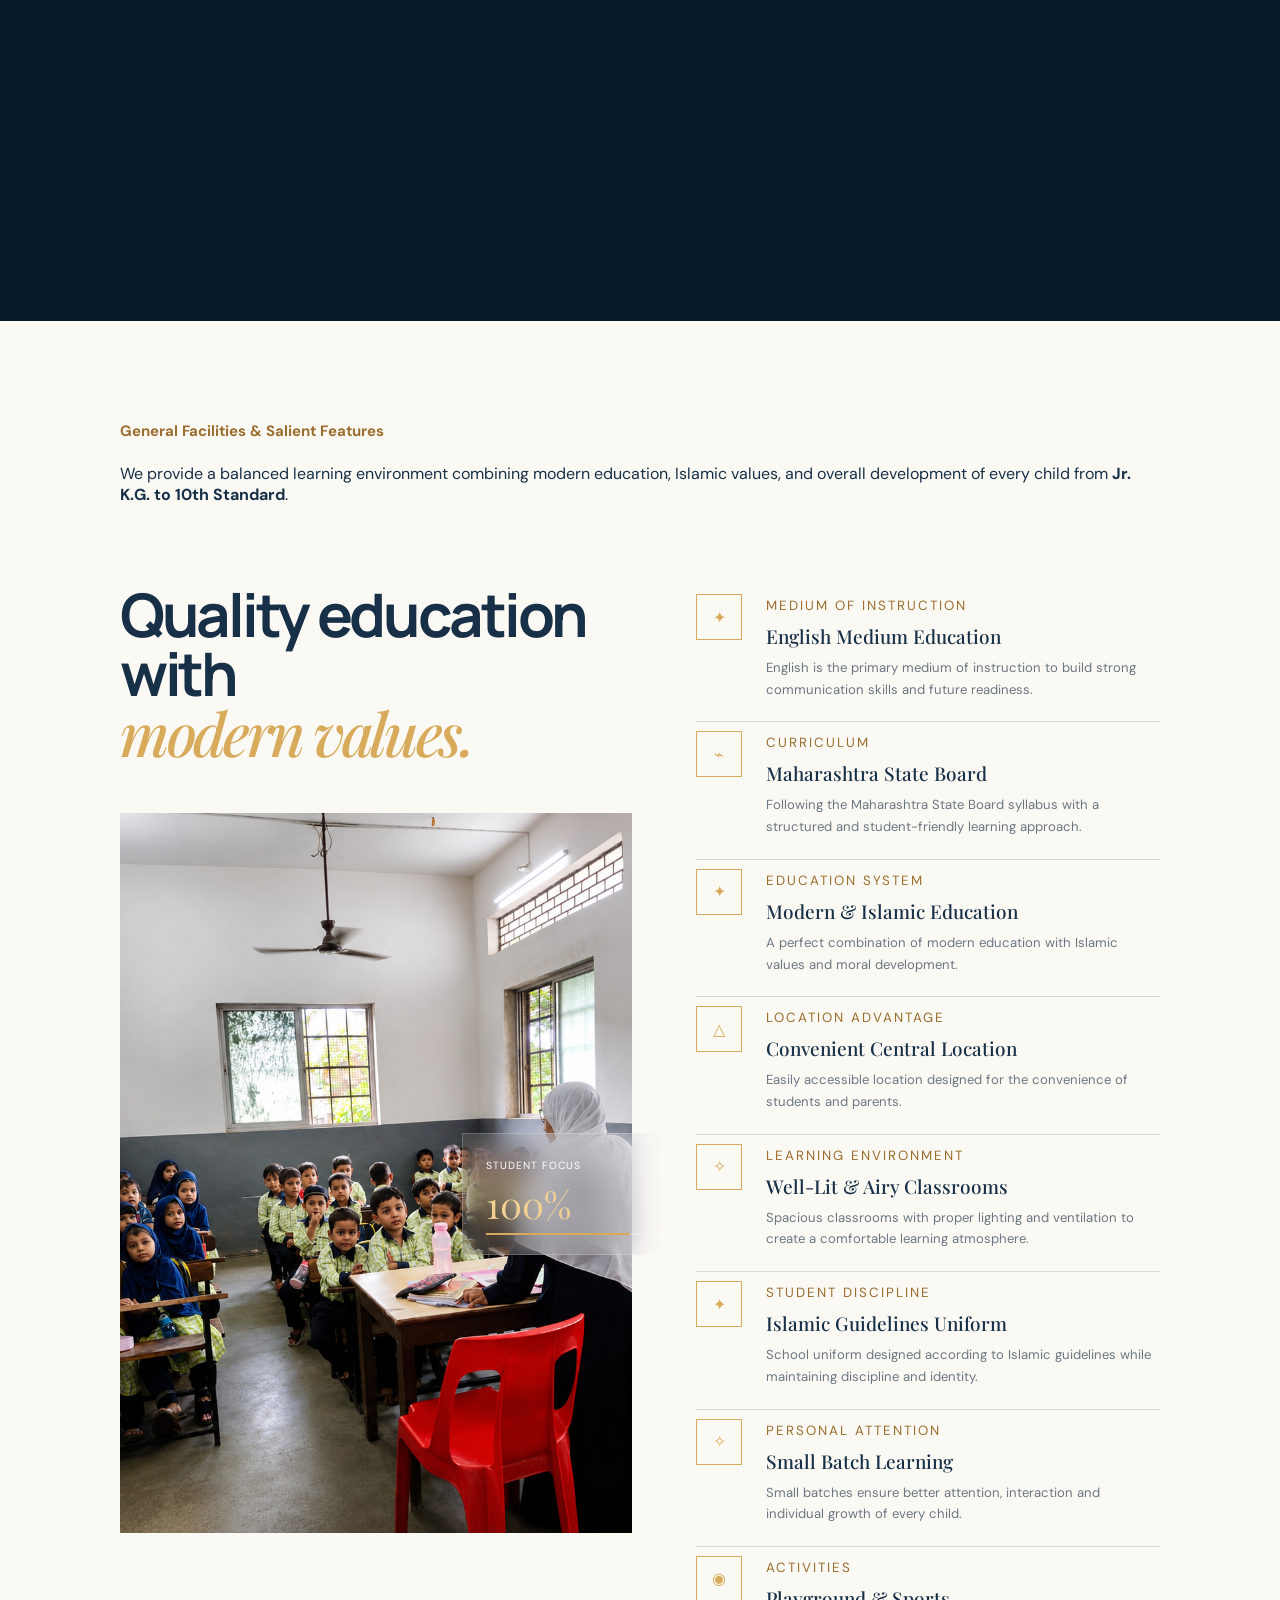
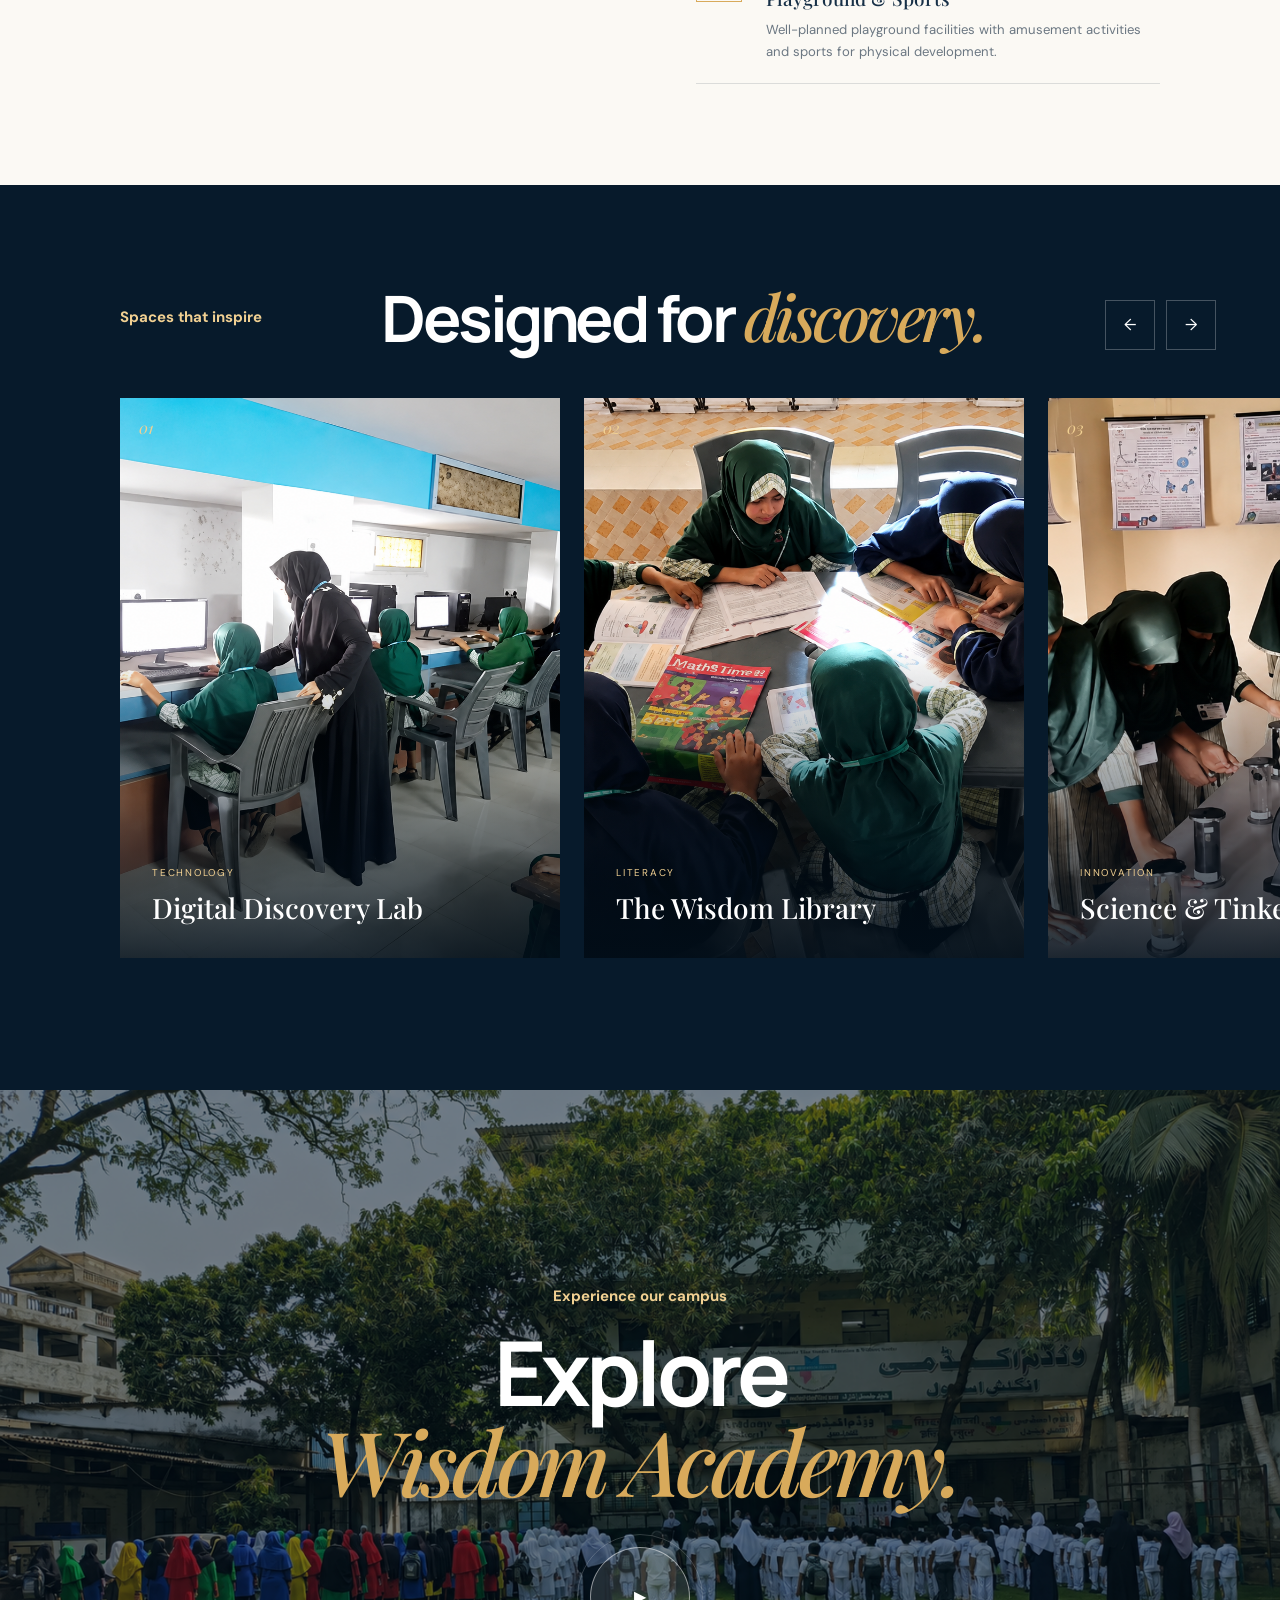
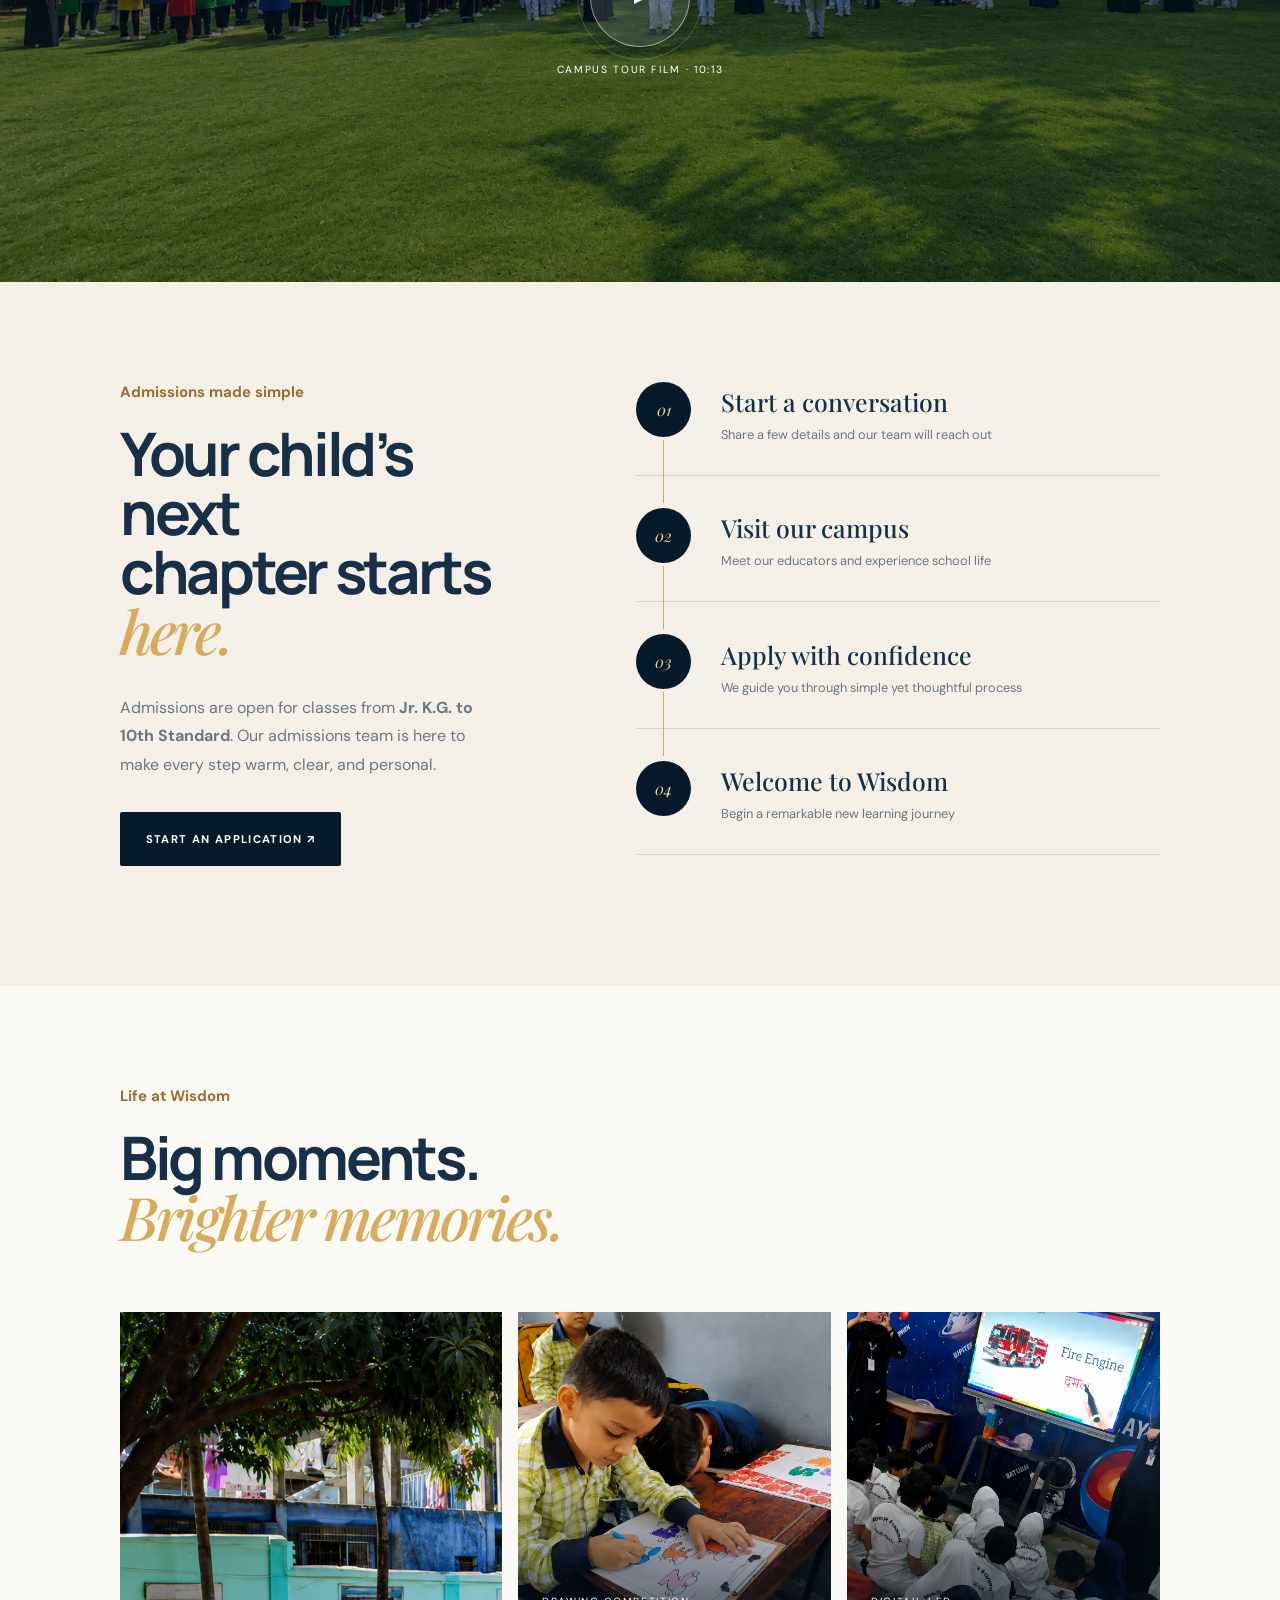
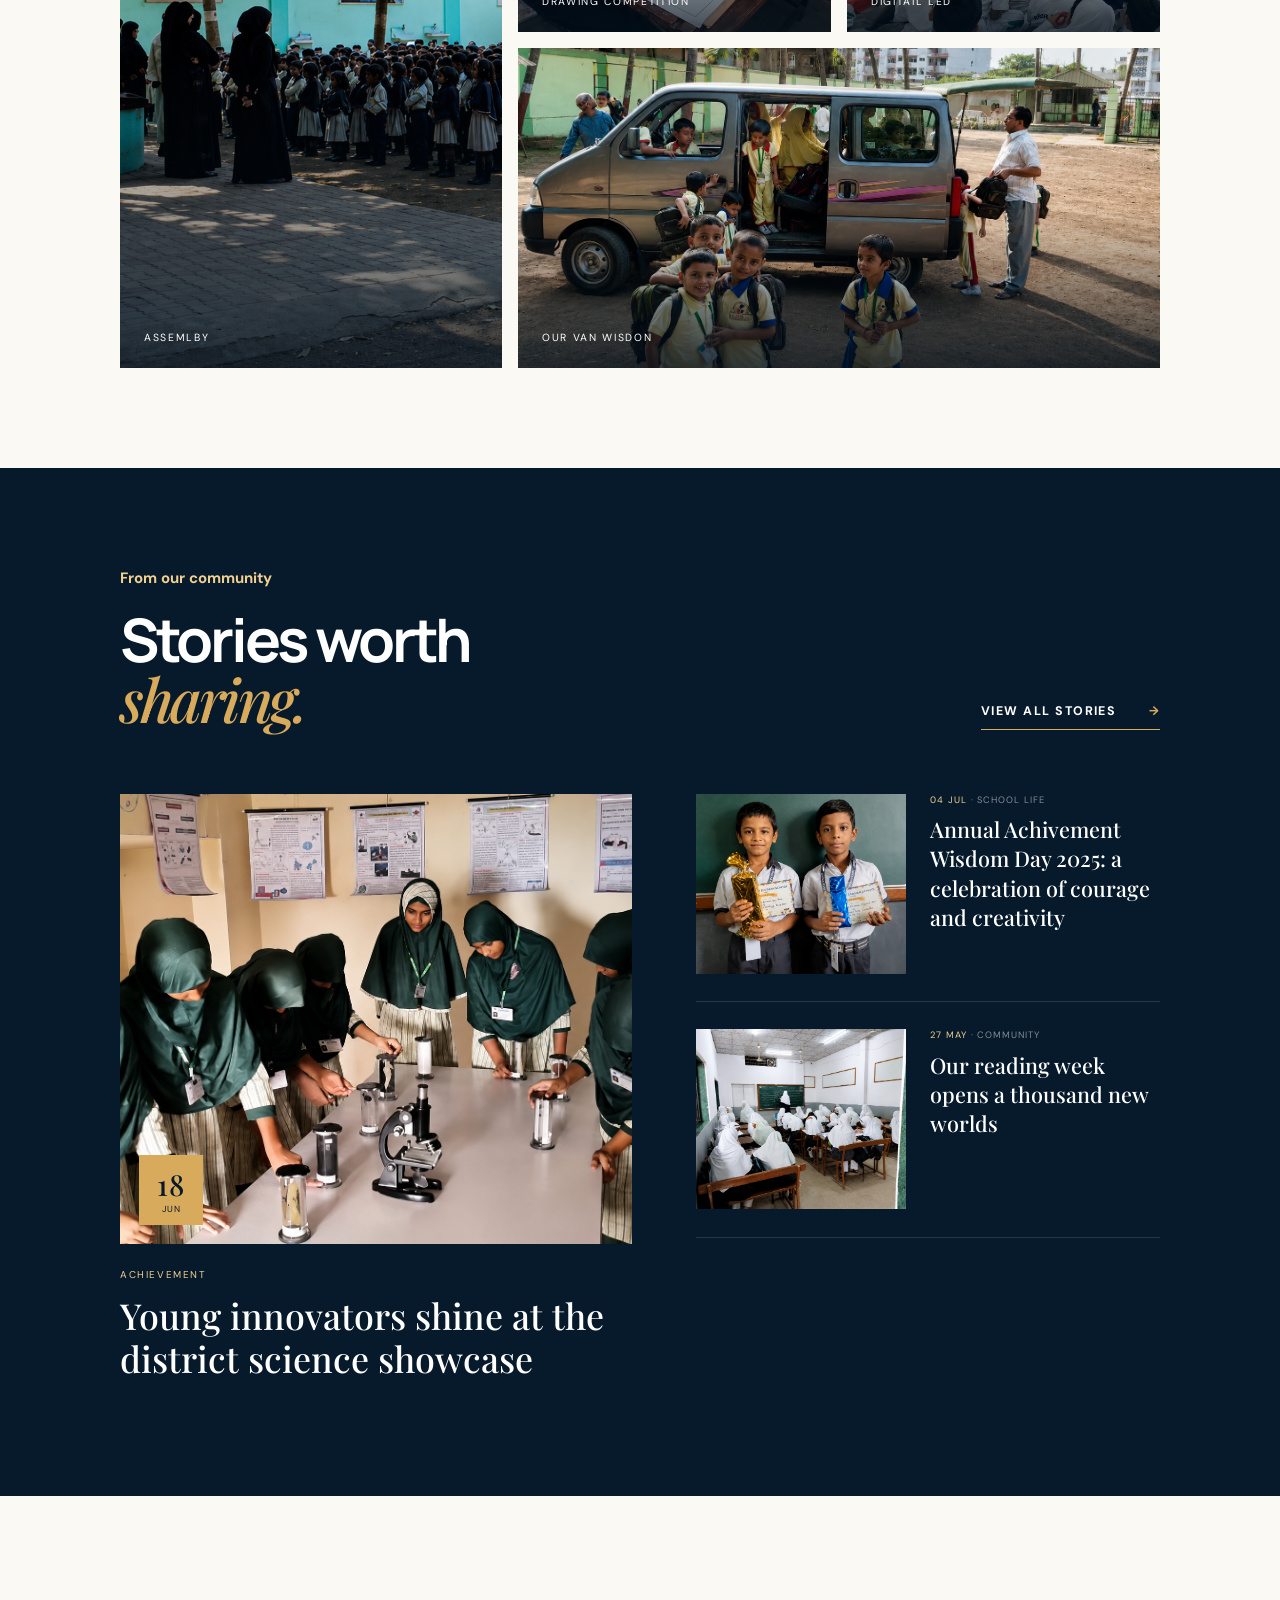
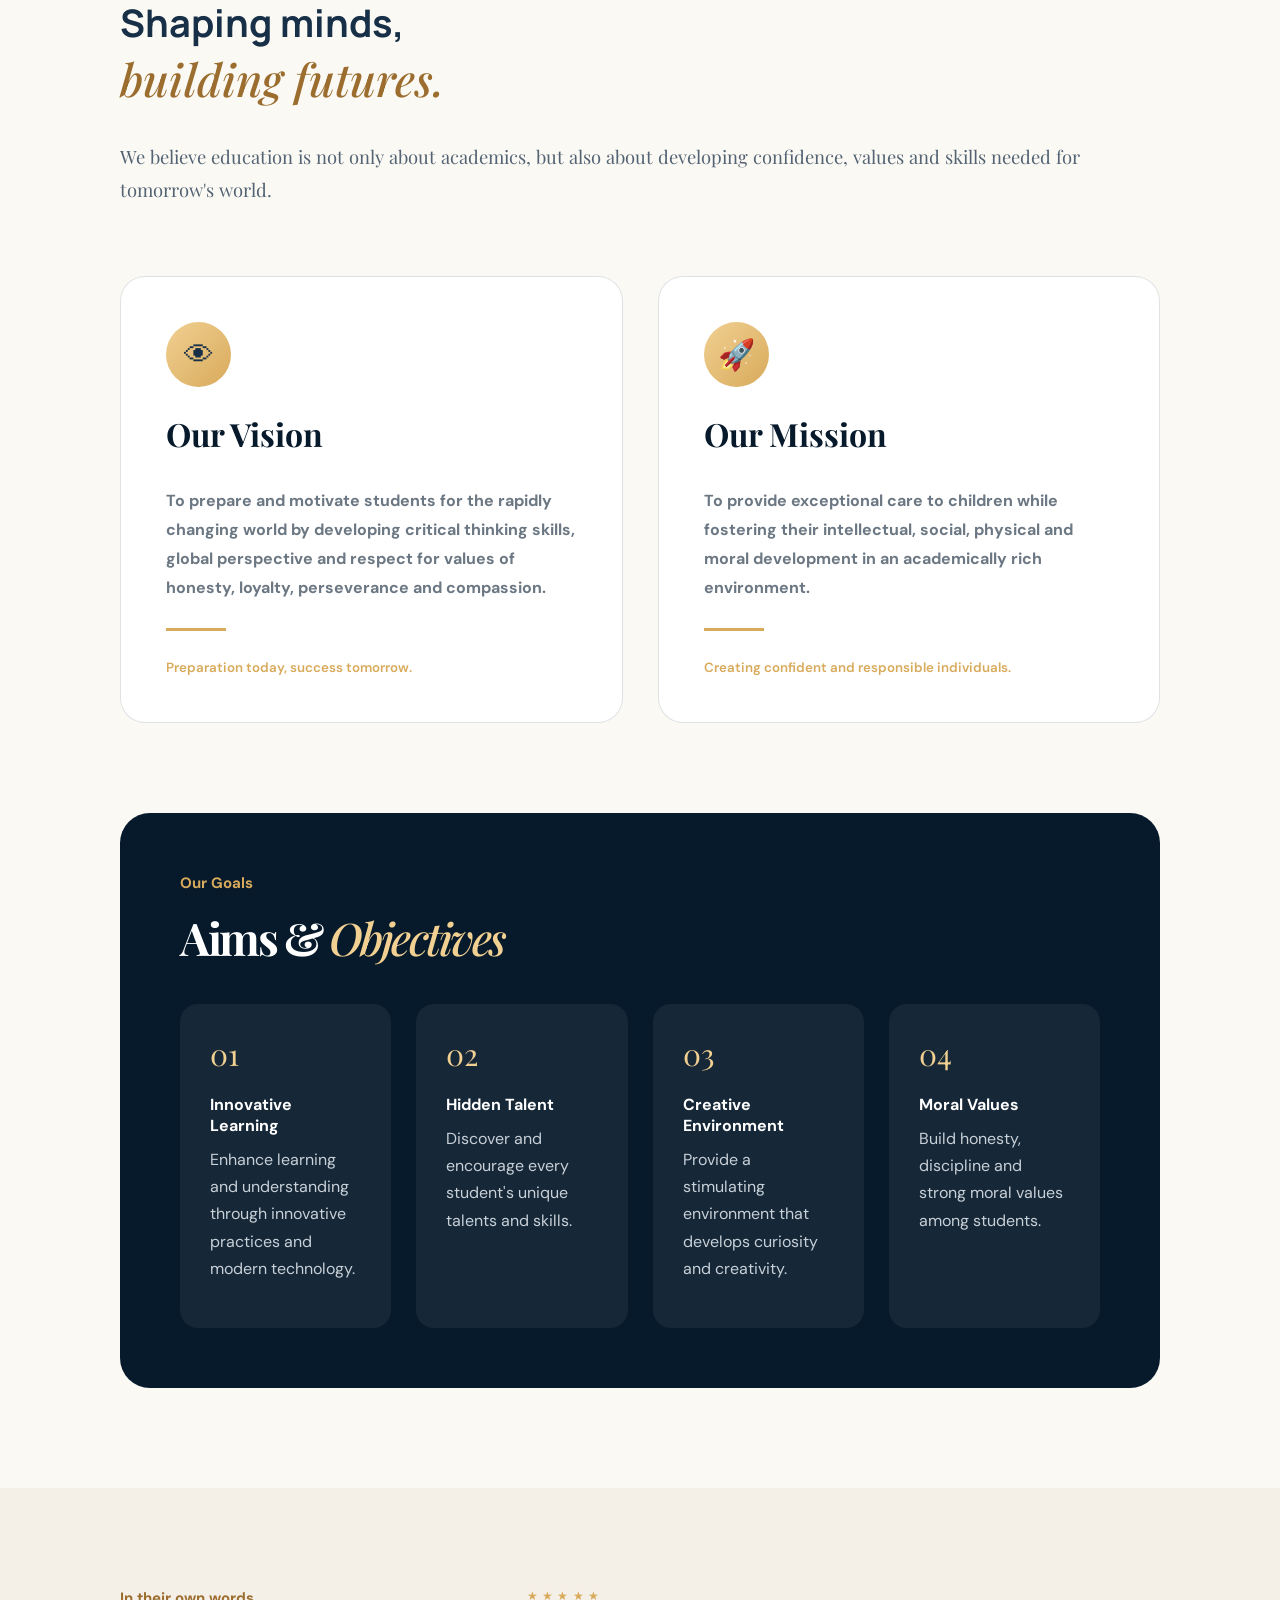
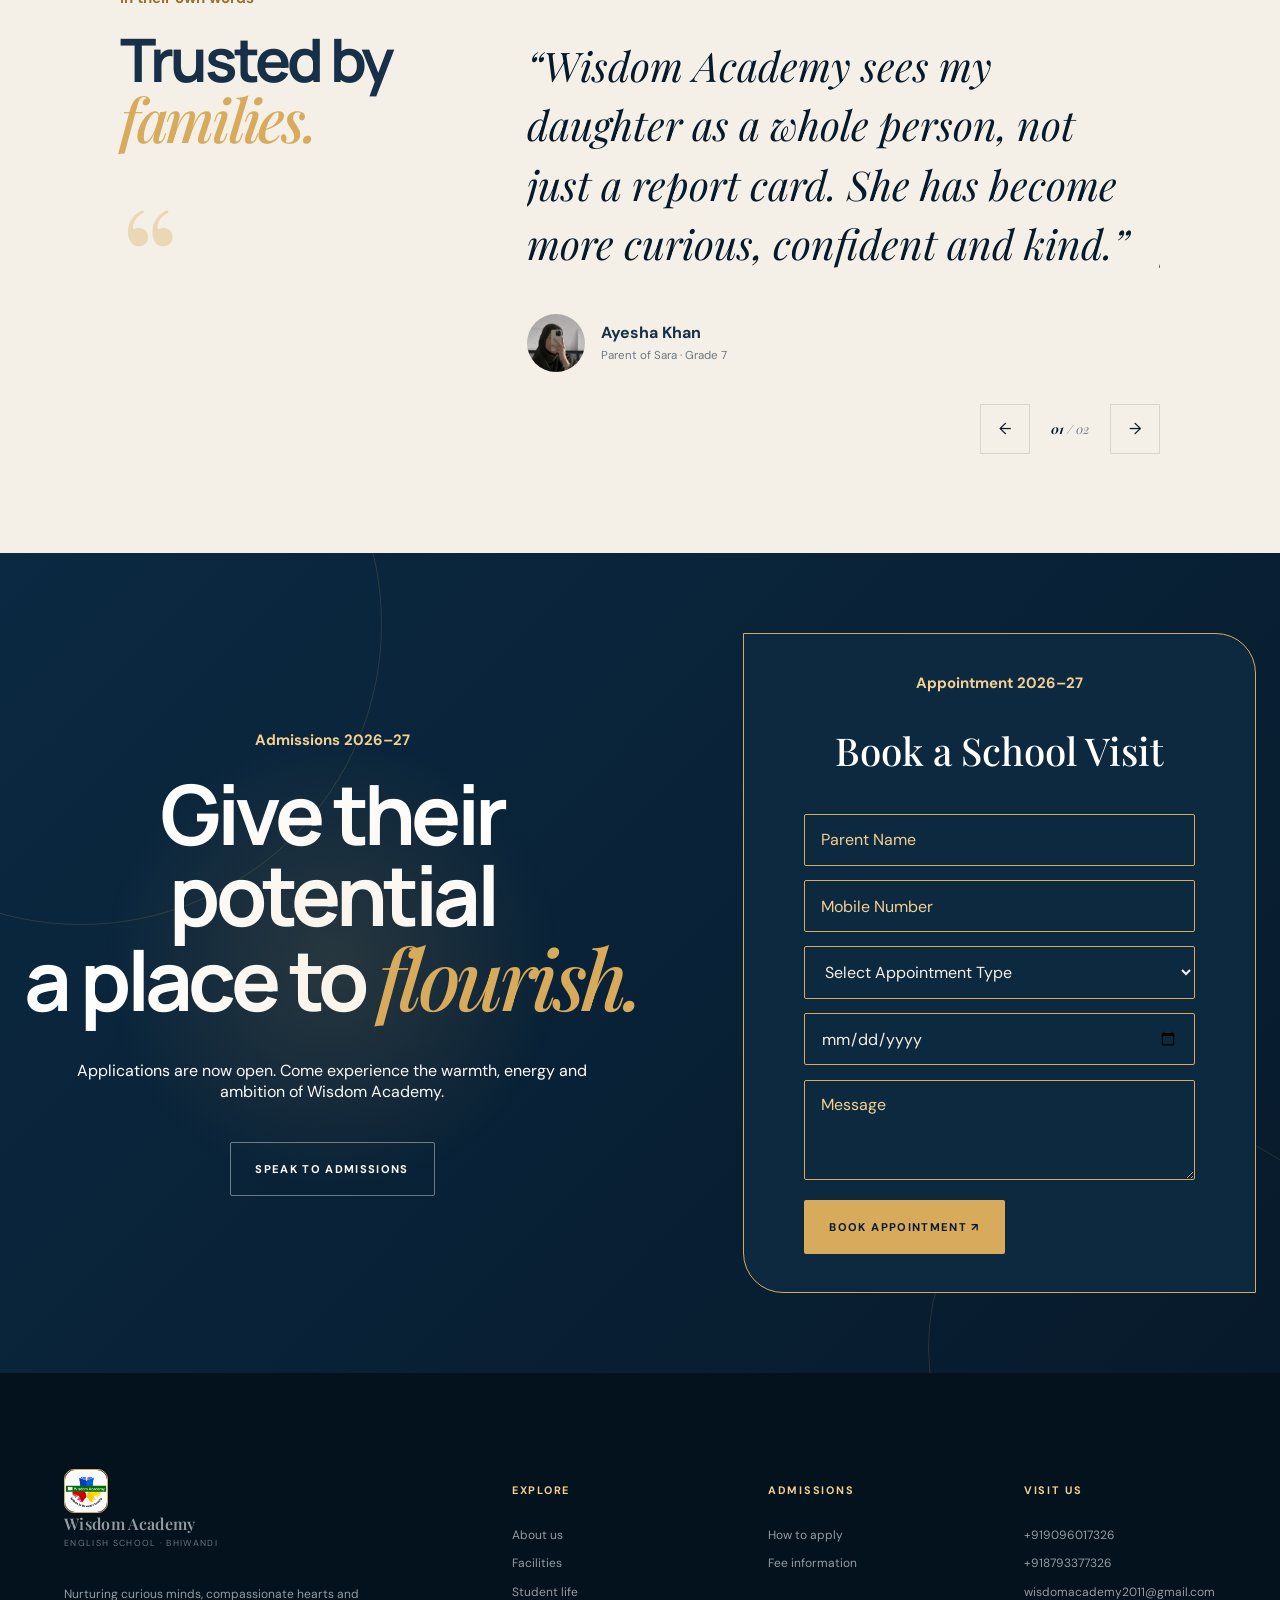
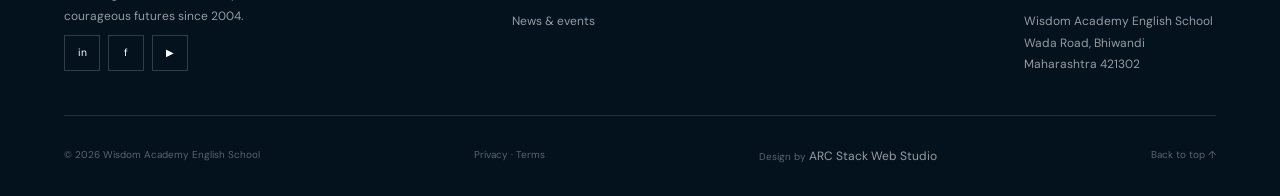
==== commit 79c75306: "link issues" ====
--- a/index.html
+++ b/index.html
@@ -23,7 +23,7 @@
   <div class="cursor-glow" aria-hidden="true"></div>
 
   <header class="site-header" id="header">
-    <a class="brand" href="#home" aria-label="Wisdom Academy home">
+    <a class="brand" href="index.html" aria-label="Wisdom Academy home">
       <span class="brand-mark"><img src="assets/school-logo.jpeg" alt="School-Logo"></span>
       <span><strong>Wisdom Academy</strong><small>English School · Bhiwandi</small></span>
     </a>
@@ -808,10 +808,13 @@
         <div class="appointment-box">
           <p class="eyebrow light">Appointment 2026–27</p>
           <h3>Book a School Visit</h3>
-          <form id="appointment-form">
-            <input type="text" id="parentName" name="parentName" placeholder="Parent Name" required>
-
-            <input type="tel" id="phone" name="phone" placeholder="Mobile Number" required>
+          <form id="appointment-form" novalidate>
+            <input type="text" id="parentName" name="parentName" placeholder="Parent Name" required
+              pattern="[A-Za-z]+( [A-Za-z]+)*" title="Enter letters and spaces only." autocomplete="name">
+
+            <input type="tel" id="phone" name="phone" placeholder="Mobile Number" required
+              inputmode="numeric" minlength="10" maxlength="10" pattern="[6-9][0-9]{9}"
+              title="Enter a valid 10-digit Indian mobile number starting with 6, 7, 8, or 9." autocomplete="tel">
 
             <select id="appointmentType" name="appointmentType" required>
               <option value="">Select Appointment Type</option>
@@ -934,4 +937,4 @@
   <script src="script.js"></script>
 </body>
 
-</html>+</html>
